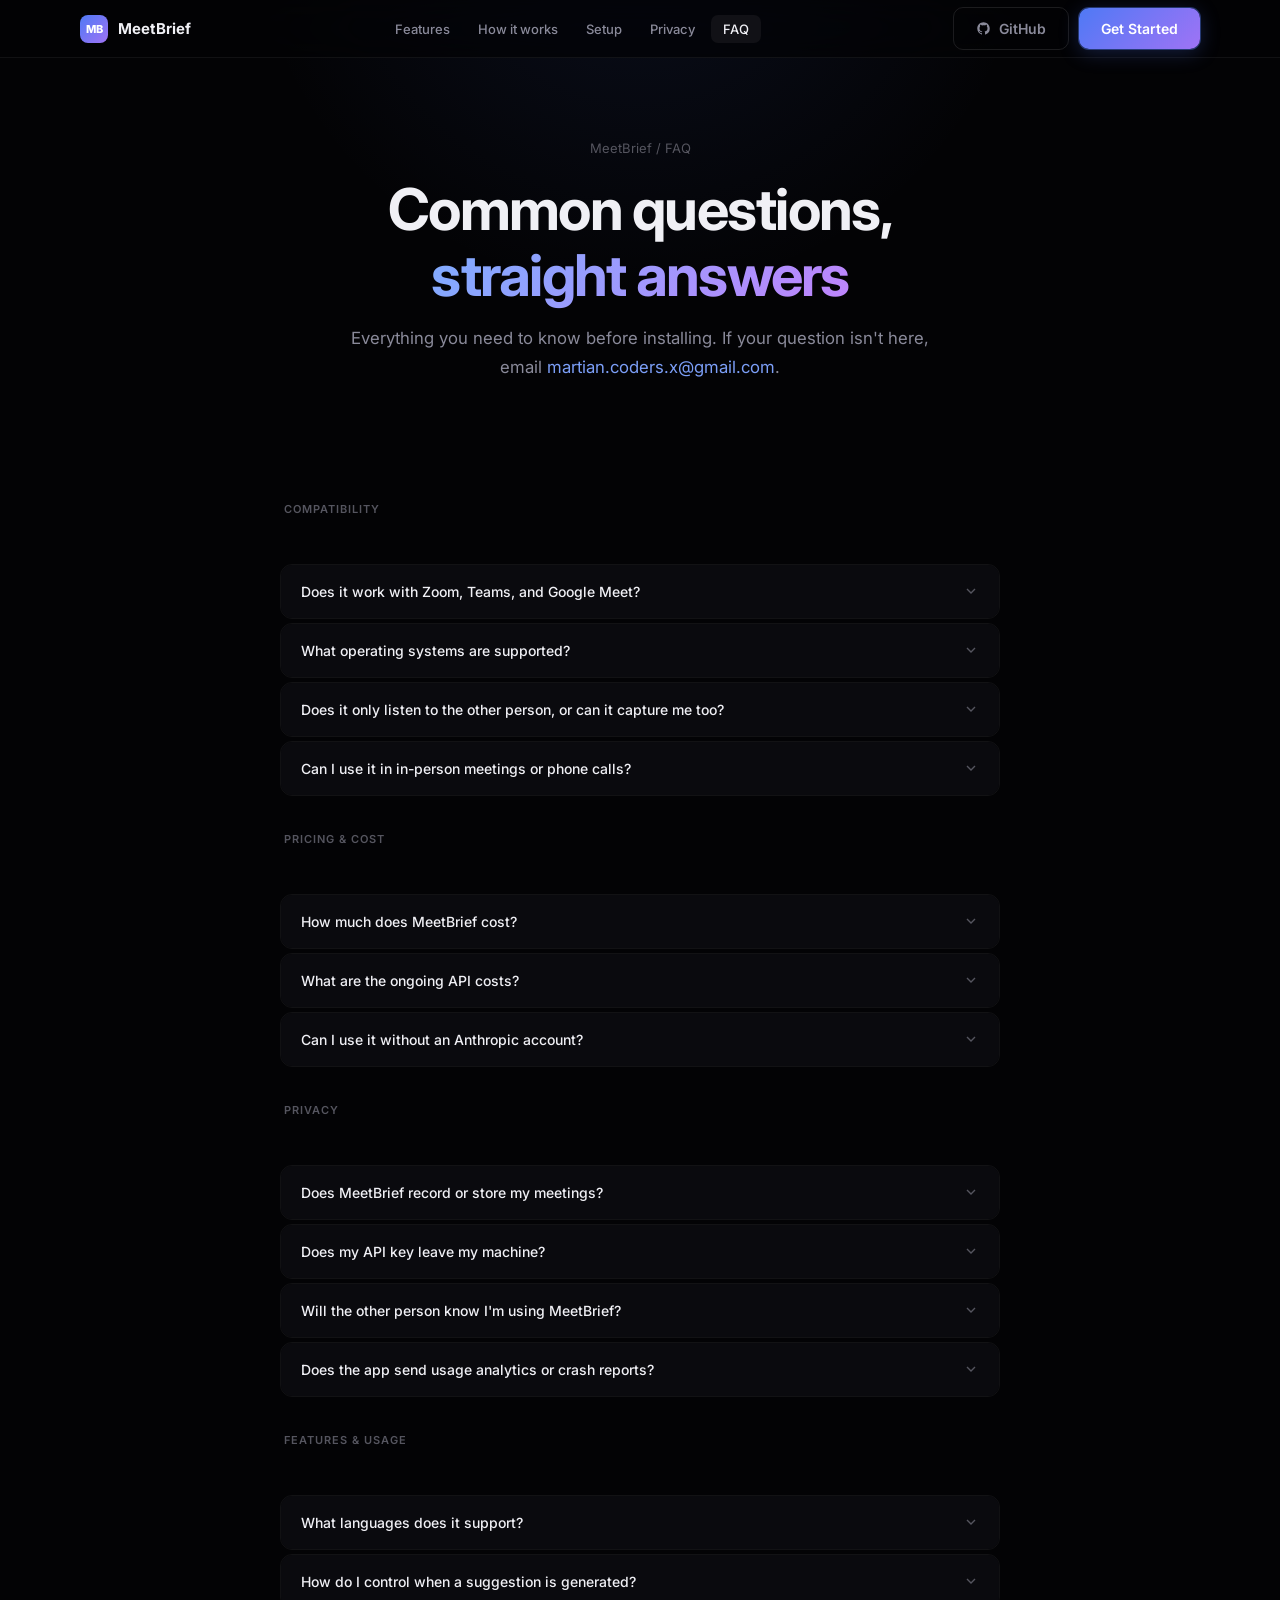
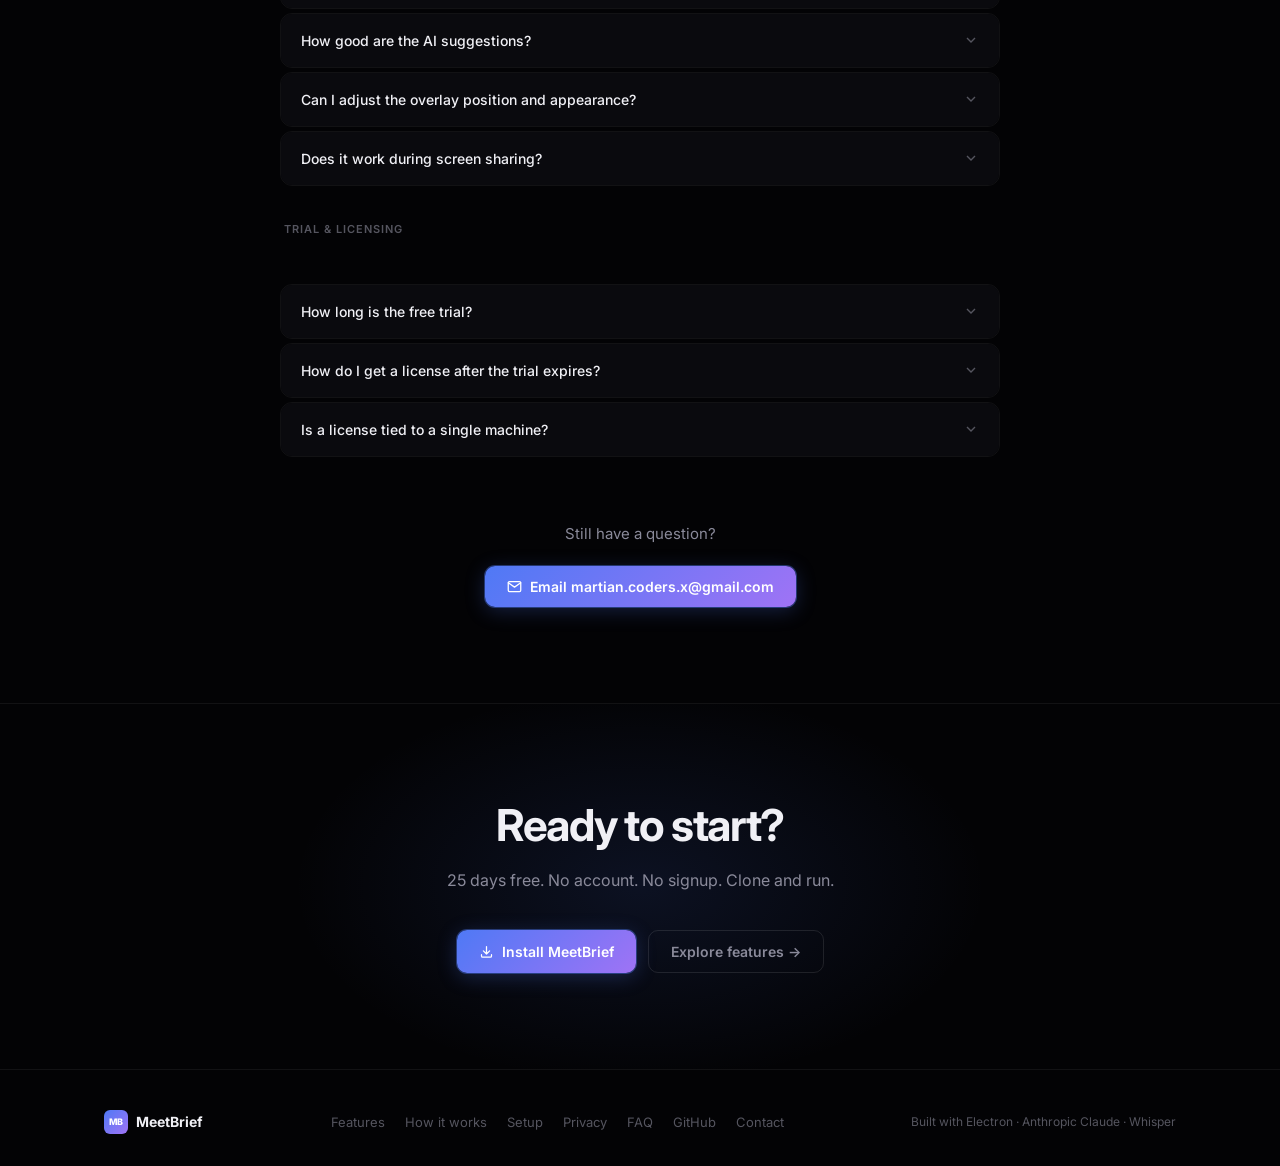
==== faq.html @ afb7a904 "Add MeetBrief landing site — 6-page SEO-optimized site with shared CSS" ====
<!DOCTYPE html>
<html lang="en">
<head>
<meta charset="UTF-8">
<meta name="viewport" content="width=device-width, initial-scale=1.0">
<title>MeetBrief FAQ — Common Questions About the AI Meeting Copilot</title>
<meta name="description" content="Answers to the most common questions about MeetBrief: which meeting apps it works with, API costs, privacy, multilingual support, licensing, and how to get started.">
<meta property="og:title" content="MeetBrief FAQ — AI Meeting Copilot Questions Answered">
<meta property="og:description" content="Does MeetBrief work with Zoom? How much does it cost? Is it private? All answered here.">
<meta property="og:type" content="website">
<link rel="preconnect" href="https://fonts.googleapis.com">
<link rel="preconnect" href="https://fonts.gstatic.com" crossorigin>
<link href="https://fonts.googleapis.com/css2?family=Inter:wght@300;400;500;600;700;800&family=JetBrains+Mono:wght@400;500&display=swap" rel="stylesheet">
<link rel="stylesheet" href="style.css">
</head>
<body>

<nav>
  <div class="nav-inner">
    <a href="index.html" class="nav-logo">
      <div class="nav-logo-mark">MB</div>
      MeetBrief
    </a>
    <ul class="nav-links">
      <li><a href="features.html">Features</a></li>
      <li><a href="how-it-works.html">How it works</a></li>
      <li><a href="install.html">Setup</a></li>
      <li><a href="privacy.html">Privacy</a></li>
      <li><a href="faq.html" class="active">FAQ</a></li>
    </ul>
    <div class="nav-cta">
      <a href="https://github.com/martian-coder/TinyTools" target="_blank" class="btn btn-ghost">
        <svg viewBox="0 0 24 24" fill="currentColor"><path d="M12 2C6.477 2 2 6.484 2 12.017c0 4.425 2.865 8.18 6.839 9.504.5.092.682-.217.682-.483 0-.237-.008-.868-.013-1.703-2.782.605-3.369-1.343-3.369-1.343-.454-1.158-1.11-1.466-1.11-1.466-.908-.62.069-.608.069-.608 1.003.07 1.531 1.032 1.531 1.032.892 1.53 2.341 1.088 2.91.832.092-.647.35-1.088.636-1.338-2.22-.253-4.555-1.113-4.555-4.951 0-1.093.39-1.988 1.029-2.688-.103-.253-.446-1.272.098-2.65 0 0 .84-.27 2.75 1.026A9.564 9.564 0 0112 6.844c.85.004 1.705.115 2.504.337 1.909-1.296 2.747-1.027 2.747-1.027.546 1.379.202 2.398.1 2.651.64.7 1.028 1.595 1.028 2.688 0 3.848-2.339 4.695-4.566 4.943.359.309.678.92.678 1.855 0 1.338-.012 2.419-.012 2.747 0 .268.18.58.688.482A10.019 10.019 0 0022 12.017C22 6.484 17.522 2 12 2z"/></svg>
        GitHub
      </a>
      <a href="install.html" class="btn btn-primary">Get Started</a>
    </div>
  </div>
</nav>

<section class="page-hero">
  <div class="container">
    <div class="page-breadcrumb"><a href="index.html">MeetBrief</a> / FAQ</div>
    <h1 class="fade-up">Common questions,<br><span class="grad-text">straight answers</span></h1>
    <p class="page-sub fade-up fade-up-delay-1">Everything you need to know before installing. If your question isn't here, email <a href="mailto:martian.coders.x@gmail.com">martian.coders.x@gmail.com</a>.</p>
  </div>
</section>

<section style="padding-top:0;">
  <div class="container">
    <div class="faq-wrap">

      <!-- COMPATIBILITY -->
      <div class="faq-category fade-up">Compatibility</div>

      <div class="faq-list fade-up fade-up-delay-1">
        <div class="faq-item">
          <div class="faq-q" onclick="toggleFaq(this)">
            Does it work with Zoom, Teams, and Google Meet?
            <svg class="faq-chevron" viewBox="0 0 24 24" fill="none" stroke="currentColor" stroke-width="2" width="16" height="16"><polyline points="6 9 12 15 18 9"/></svg>
          </div>
          <div class="faq-a">Yes. MeetBrief captures system audio — whatever is playing through your speakers or headphones. This means it works with any meeting app: Zoom, Microsoft Teams, Google Meet, Webex, Slack huddles, Discord, phone calls through speakers, or any other audio source. No app integration required.</div>
        </div>

        <div class="faq-item">
          <div class="faq-q" onclick="toggleFaq(this)">
            What operating systems are supported?
            <svg class="faq-chevron" viewBox="0 0 24 24" fill="none" stroke="currentColor" stroke-width="2" width="16" height="16"><polyline points="6 9 12 15 18 9"/></svg>
          </div>
          <div class="faq-a"><strong>macOS</strong> (Apple Silicon and Intel) is best supported. System audio capture uses a native subprocess. Screen Recording permission is required. <strong>Windows</strong> works via WASAPI loopback audio capture. <strong>Linux</strong> works with microphone input by default; system audio capture requires a PulseAudio loopback module (<code>pactl load-module module-loopback</code>).</div>
        </div>

        <div class="faq-item">
          <div class="faq-q" onclick="toggleFaq(this)">
            Does it only listen to the other person, or can it capture me too?
            <svg class="faq-chevron" viewBox="0 0 24 24" fill="none" stroke="currentColor" stroke-width="2" width="16" height="16"><polyline points="6 9 12 15 18 9"/></svg>
          </div>
          <div class="faq-a">By default MeetBrief captures system audio (speaker output) — which is the remote participant's voice, not yours. This is intentional: you want suggestions for responding to what <em>they</em> said, not transcription of your own words. Microphone input can be enabled in settings, but the default is system audio only.</div>
        </div>

        <div class="faq-item">
          <div class="faq-q" onclick="toggleFaq(this)">
            Can I use it in in-person meetings or phone calls?
            <svg class="faq-chevron" viewBox="0 0 24 24" fill="none" stroke="currentColor" stroke-width="2" width="16" height="16"><polyline points="6 9 12 15 18 9"/></svg>
          </div>
          <div class="faq-a">Yes. If you enable microphone input, MeetBrief can transcribe voices from the room or a speakerphone. For phone calls played through speakers, system audio capture picks it up automatically. The quality depends on ambient noise — a quiet room with a good microphone works well.</div>
        </div>
      </div>

      <!-- COST -->
      <div class="faq-category fade-up" style="margin-top:36px;">Pricing & Cost</div>

      <div class="faq-list fade-up fade-up-delay-1">
        <div class="faq-item">
          <div class="faq-q" onclick="toggleFaq(this)">
            How much does MeetBrief cost?
            <svg class="faq-chevron" viewBox="0 0 24 24" fill="none" stroke="currentColor" stroke-width="2" width="16" height="16"><polyline points="6 9 12 15 18 9"/></svg>
          </div>
          <div class="faq-a">MeetBrief includes a <strong>25-day free trial</strong> with no limitations. After the trial, a one-time license is required. Email <a href="mailto:martian.coders.x@gmail.com">martian.coders.x@gmail.com</a> with the subject "MeetBrief License" to get a key. You'll receive a <code>MEET-XXXX-XXXX-XXXX</code> format license key to enter directly in the app.</div>
        </div>

        <div class="faq-item">
          <div class="faq-q" onclick="toggleFaq(this)">
            What are the ongoing API costs?
            <svg class="faq-chevron" viewBox="0 0 24 24" fill="none" stroke="currentColor" stroke-width="2" width="16" height="16"><polyline points="6 9 12 15 18 9"/></svg>
          </div>
          <div class="faq-a">API costs depend on your provider and usage. With Anthropic Claude and prompt caching enabled, a one-hour meeting typically costs <strong>under $0.10</strong> in API calls. Without caching it would be approximately $0.50–$0.80. With Ollama (fully local), there is no per-call cost beyond electricity and compute.</div>
        </div>

        <div class="faq-item">
          <div class="faq-q" onclick="toggleFaq(this)">
            Can I use it without an Anthropic account?
            <svg class="faq-chevron" viewBox="0 0 24 24" fill="none" stroke="currentColor" stroke-width="2" width="16" height="16"><polyline points="6 9 12 15 18 9"/></svg>
          </div>
          <div class="faq-a">Yes. Set <code>LLM_PROVIDER=ollama</code> in your <code>.env</code> and run any model locally via Ollama. No API key needed and no per-call cost. You'll need a reasonably capable GPU or Apple Silicon CPU for acceptable latency — smaller models like Mistral 7B or Llama 3.1 8B work well on modern hardware.</div>
        </div>
      </div>

      <!-- PRIVACY -->
      <div class="faq-category fade-up" id="privacy" style="margin-top:36px;">Privacy</div>

      <div class="faq-list fade-up fade-up-delay-1">
        <div class="faq-item">
          <div class="faq-q" onclick="toggleFaq(this)">
            Does MeetBrief record or store my meetings?
            <svg class="faq-chevron" viewBox="0 0 24 24" fill="none" stroke="currentColor" stroke-width="2" width="16" height="16"><polyline points="6 9 12 15 18 9"/></svg>
          </div>
          <div class="faq-a">Audio is never recorded or written to disk during a session — it's processed in memory by Whisper and discarded after transcription. If you enable Session History in settings, the text transcript and AI suggestions are saved locally to your <code>userData</code> folder. Nothing is ever uploaded to any server.</div>
        </div>

        <div class="faq-item">
          <div class="faq-q" onclick="toggleFaq(this)">
            Does my API key leave my machine?
            <svg class="faq-chevron" viewBox="0 0 24 24" fill="none" stroke="currentColor" stroke-width="2" width="16" height="16"><polyline points="6 9 12 15 18 9"/></svg>
          </div>
          <div class="faq-a">Your API key is sent only to <code>api.anthropic.com</code> — the official Anthropic API endpoint — in the Authorization header of HTTPS requests. It is never sent to any MeetBrief endpoint (there isn't one). It is stored locally and not included in any other outbound traffic.</div>
        </div>

        <div class="faq-item">
          <div class="faq-q" onclick="toggleFaq(this)">
            Will the other person know I'm using MeetBrief?
            <svg class="faq-chevron" viewBox="0 0 24 24" fill="none" stroke="currentColor" stroke-width="2" width="16" height="16"><polyline points="6 9 12 15 18 9"/></svg>
          </div>
          <div class="faq-a">MeetBrief makes no attempt to be stealthy — that's an explicit non-goal. The overlay is visible on your screen. Whether the other person can see it depends entirely on your screen sharing settings. If you're not sharing your screen, they won't see the overlay. If you are sharing, they may see it.</div>
        </div>

        <div class="faq-item">
          <div class="faq-q" onclick="toggleFaq(this)">
            Does the app send usage analytics or crash reports?
            <svg class="faq-chevron" viewBox="0 0 24 24" fill="none" stroke="currentColor" stroke-width="2" width="16" height="16"><polyline points="6 9 12 15 18 9"/></svg>
          </div>
          <div class="faq-a">No. MeetBrief contains no analytics SDK, no crash reporter (like Sentry or Crashlytics), and no usage telemetry. The app makes no background network calls. You can verify this by inspecting the source code and searching for <code>fetch(</code> or <code>axios</code> calls.</div>
        </div>
      </div>

      <!-- FEATURES -->
      <div class="faq-category fade-up" style="margin-top:36px;">Features & Usage</div>

      <div class="faq-list fade-up fade-up-delay-1">
        <div class="faq-item">
          <div class="faq-q" onclick="toggleFaq(this)">
            What languages does it support?
            <svg class="faq-chevron" viewBox="0 0 24 24" fill="none" stroke="currentColor" stroke-width="2" width="16" height="16"><polyline points="6 9 12 15 18 9"/></svg>
          </div>
          <div class="faq-a">Whisper supports 99 languages for transcription. With the <em>translate</em> task enabled (the default), speech in any language is automatically converted to English text before being sent to the LLM. The AI response is always in English. This means you can use MeetBrief for multilingual meetings — a French speaker, a Mandarin speaker, and an Arabic speaker can all be transcribed and responded to from a single session.</div>
        </div>

        <div class="faq-item">
          <div class="faq-q" onclick="toggleFaq(this)">
            How do I control when a suggestion is generated?
            <svg class="faq-chevron" viewBox="0 0 24 24" fill="none" stroke="currentColor" stroke-width="2" width="16" height="16"><polyline points="6 9 12 15 18 9"/></svg>
          </div>
          <div class="faq-a">By default, suggestions are triggered automatically when Silero VAD detects approximately 1 second of silence after speech — meaning the other person has finished their turn. You can also force-generate at any time using the configurable hotkey (press it while they're still speaking if you want an early suggestion, or press it again to regenerate). The auto-trigger can be disabled in settings.</div>
        </div>

        <div class="faq-item">
          <div class="faq-q" onclick="toggleFaq(this)">
            How good are the AI suggestions?
            <svg class="faq-chevron" viewBox="0 0 24 24" fill="none" stroke="currentColor" stroke-width="2" width="16" height="16"><polyline points="6 9 12 15 18 9"/></svg>
          </div>
          <div class="faq-a">Quality depends heavily on the context you load before the meeting. A detailed system prompt — including your role, objectives, the other party's likely concerns, and key talking points — produces much better suggestions than a blank or sparse context. Think of it like briefing a very smart assistant before a call. With good context and Claude, suggestions are typically relevant and usable within 1–2 seconds of the speaker finishing.</div>
        </div>

        <div class="faq-item">
          <div class="faq-q" onclick="toggleFaq(this)">
            Can I adjust the overlay position and appearance?
            <svg class="faq-chevron" viewBox="0 0 24 24" fill="none" stroke="currentColor" stroke-width="2" width="16" height="16"><polyline points="6 9 12 15 18 9"/></svg>
          </div>
          <div class="faq-a">Yes. The overlay position, size, and opacity are adjustable in settings. It defaults to the bottom-right corner of your screen at medium opacity. You can move it to any screen position and control whether it auto-hides when not showing new content.</div>
        </div>

        <div class="faq-item">
          <div class="faq-q" onclick="toggleFaq(this)">
            Does it work during screen sharing?
            <svg class="faq-chevron" viewBox="0 0 24 24" fill="none" stroke="currentColor" stroke-width="2" width="16" height="16"><polyline points="6 9 12 15 18 9"/></svg>
          </div>
          <div class="faq-a">Yes, it continues capturing and generating suggestions during screen sharing. Whether the overlay is visible in your screen share depends on your meeting app and settings. In Zoom for example, you can share a specific window instead of your full desktop to exclude the overlay from what others see.</div>
        </div>
      </div>

      <!-- LICENSE -->
      <div class="faq-category fade-up" style="margin-top:36px;">Trial & Licensing</div>

      <div class="faq-list fade-up fade-up-delay-1">
        <div class="faq-item">
          <div class="faq-q" onclick="toggleFaq(this)">
            How long is the free trial?
            <svg class="faq-chevron" viewBox="0 0 24 24" fill="none" stroke="currentColor" stroke-width="2" width="16" height="16"><polyline points="6 9 12 15 18 9"/></svg>
          </div>
          <div class="faq-a">The trial is <strong>25 calendar days</strong> from first installation. All features are fully available during the trial with no limitations. After 25 days, the app shows a lock screen until a license key is entered. The trial timer is based on the installation date and cannot be reset by reinstalling.</div>
        </div>

        <div class="faq-item">
          <div class="faq-q" onclick="toggleFaq(this)">
            How do I get a license after the trial expires?
            <svg class="faq-chevron" viewBox="0 0 24 24" fill="none" stroke="currentColor" stroke-width="2" width="16" height="16"><polyline points="6 9 12 15 18 9"/></svg>
          </div>
          <div class="faq-a">Email <a href="mailto:martian.coders.x@gmail.com">martian.coders.x@gmail.com</a> with the subject "MeetBrief License". You'll receive a license key in the format <code>MEET-XXXX-XXXX-XXXX</code>. Enter it in the text field on the trial-expired screen and click Activate — the app will reload immediately.</div>
        </div>

        <div class="faq-item">
          <div class="faq-q" onclick="toggleFaq(this)">
            Is a license tied to a single machine?
            <svg class="faq-chevron" viewBox="0 0 24 24" fill="none" stroke="currentColor" stroke-width="2" width="16" height="16"><polyline points="6 9 12 15 18 9"/></svg>
          </div>
          <div class="faq-a">License keys are for personal use — one person, reasonable number of machines. There's no technical enforcement of machine limits. If you need a key for a team or enterprise deployment, email to discuss terms.</div>
        </div>
      </div>

    </div><!-- end faq-wrap -->

    <div style="margin-top:64px; text-align:center;" class="fade-up">
      <p style="font-size:15px; color:var(--text2); margin-bottom:20px;">Still have a question?</p>
      <a href="mailto:martian.coders.x@gmail.com" class="btn btn-primary">
        <svg viewBox="0 0 24 24" fill="none" stroke="currentColor" stroke-width="2" stroke-linecap="round" stroke-linejoin="round"><path d="M4 4h16c1.1 0 2 .9 2 2v12c0 1.1-.9 2-2 2H4c-1.1 0-2-.9-2-2V6c0-1.1.9-2 2-2z"/><polyline points="22,6 12,13 2,6"/></svg>
        Email martian.coders.x@gmail.com
      </a>
    </div>
  </div>
</section>

<!-- CTA -->
<section class="cta-section" style="border-top:1px solid var(--border);">
  <div class="cta-glow"></div>
  <div class="container">
    <h2 class="fade-up">Ready to start?</h2>
    <p class="fade-up fade-up-delay-1">25 days free. No account. No signup. Clone and run.</p>
    <div class="cta-actions">
      <a href="install.html" class="btn btn-primary fade-up fade-up-delay-2">
        <svg viewBox="0 0 24 24" fill="none" stroke="currentColor" stroke-width="2" stroke-linecap="round" stroke-linejoin="round"><path d="M4 17v2a2 2 0 0 0 2 2h12a2 2 0 0 0 2-2v-2M7 11l5 5 5-5m-5-7v12"/></svg>
        Install MeetBrief
      </a>
      <a href="features.html" class="btn btn-ghost fade-up fade-up-delay-3">Explore features →</a>
    </div>
  </div>
</section>

<footer>
  <div class="container">
    <div class="footer-inner">
      <a href="index.html" class="footer-logo"><div class="footer-logo-mark">MB</div>MeetBrief</a>
      <ul class="footer-links">
        <li><a href="features.html">Features</a></li>
        <li><a href="how-it-works.html">How it works</a></li>
        <li><a href="install.html">Setup</a></li>
        <li><a href="privacy.html">Privacy</a></li>
        <li><a href="faq.html">FAQ</a></li>
        <li><a href="https://github.com/martian-coder/TinyTools/tree/main/MeetingCopilot" target="_blank">GitHub</a></li>
        <li><a href="mailto:martian.coders.x@gmail.com">Contact</a></li>
      </ul>
      <div class="footer-right">Built with Electron · Anthropic Claude · Whisper</div>
    </div>
  </div>
</footer>

<script>
const observer = new IntersectionObserver(
  entries => entries.forEach(e => { if (e.isIntersecting) e.target.classList.add('visible'); }),
  { threshold: 0.08, rootMargin: '0px 0px -40px 0px' }
);
document.querySelectorAll('.fade-up').forEach(el => observer.observe(el));

function toggleFaq(el) {
  const item = el.closest('.faq-item');
  const isOpen = item.classList.contains('open');
  document.querySelectorAll('.faq-item.open').forEach(i => i.classList.remove('open'));
  if (!isOpen) item.classList.add('open');
}
</script>
</body>
</html>
---- style.css ----
/* ── Reset & base ── */
*, *::before, *::after { box-sizing: border-box; margin: 0; padding: 0; }

:root {
  --bg:       #030305;
  --bg2:      #0A0A0E;
  --bg3:      #111116;
  --bg4:      #16161C;
  --border:   rgba(255,255,255,0.06);
  --border2:  rgba(255,255,255,0.10);
  --text:     #F0F0F5;
  --text2:    #8A8A9A;
  --text3:    #55555F;
  --blue:     #4F79F5;
  --blue2:    #7C9FF8;
  --violet:   #9F73F5;
  --green:    #34D399;
  --amber:    #F5A623;
  --red:      #F56565;
  --grad:     linear-gradient(135deg, #4F79F5 0%, #9F73F5 100%);
  --grad-text: linear-gradient(135deg, #7EADFF 0%, #C084FC 100%);
  --font:     'Inter', system-ui, sans-serif;
  --mono:     'JetBrains Mono', monospace;
  --radius:   12px;
  --radius-lg: 20px;
  --shadow:   0 1px 0 rgba(255,255,255,0.04) inset, 0 4px 32px rgba(0,0,0,0.5);
}

html { scroll-behavior: smooth; }

body {
  font-family: var(--font);
  background: var(--bg);
  color: var(--text);
  -webkit-font-smoothing: antialiased;
  overflow-x: hidden;
}

/* ── Typography ── */
h1, h2, h3, h4 { font-weight: 700; letter-spacing: -0.03em; line-height: 1.15; }
h1 { font-size: clamp(2.2rem, 4.5vw, 3.6rem); }
h2 { font-size: clamp(1.8rem, 3.5vw, 2.75rem); }
h3 { font-size: 1.15rem; font-weight: 600; }
p { line-height: 1.7; color: var(--text2); }
a { color: var(--blue2); text-decoration: none; }
a:hover { text-decoration: underline; }
strong { color: var(--text); font-weight: 600; }
code { font-family: var(--mono); font-size: 0.88em; background: var(--bg3); padding: 2px 7px; border-radius: 5px; color: var(--blue2); }

/* ── Layout ── */
.container { max-width: 1120px; margin: 0 auto; padding: 0 24px; }
section { padding: 96px 0; }

/* ── Gradient text ── */
.grad-text {
  background: var(--grad-text);
  -webkit-background-clip: text;
  -webkit-text-fill-color: transparent;
  background-clip: text;
}

/* ── Buttons ── */
.btn {
  display: inline-flex; align-items: center; gap: 8px;
  padding: 12px 22px; border-radius: 10px; font-family: var(--font);
  font-size: 14px; font-weight: 600; cursor: pointer; border: none;
  transition: all 0.18s ease; text-decoration: none; white-space: nowrap;
}
.btn-primary {
  background: var(--grad);
  color: #fff;
  box-shadow: 0 0 0 1px rgba(79,121,245,0.4), 0 4px 20px rgba(79,121,245,0.25);
}
.btn-primary:hover { transform: translateY(-1px); box-shadow: 0 0 0 1px rgba(79,121,245,0.6), 0 8px 28px rgba(79,121,245,0.35); text-decoration: none; }
.btn-ghost { background: transparent; color: var(--text2); border: 1px solid var(--border2); }
.btn-ghost:hover { color: var(--text); border-color: rgba(255,255,255,0.2); background: var(--bg3); text-decoration: none; }
.btn svg { width: 15px; height: 15px; flex-shrink: 0; }
.btn-sm { padding: 9px 16px; font-size: 13px; }

/* ═══════════════════════════════════════════════════
   NAV
═══════════════════════════════════════════════════ */
nav {
  position: fixed; top: 0; left: 0; right: 0; z-index: 100;
  padding: 0 24px;
  background: rgba(3,3,5,0.75);
  backdrop-filter: blur(20px) saturate(180%);
  border-bottom: 1px solid var(--border);
  height: 58px; display: flex; align-items: center;
}
.nav-inner {
  max-width: 1120px; margin: 0 auto; width: 100%;
  display: flex; align-items: center; justify-content: space-between;
  gap: 32px;
}
.nav-logo {
  display: flex; align-items: center; gap: 10px;
  font-weight: 700; font-size: 15px; color: var(--text); text-decoration: none;
  flex-shrink: 0;
}
.nav-logo:hover { text-decoration: none; }
.nav-logo-mark {
  width: 28px; height: 28px; border-radius: 8px;
  background: var(--grad);
  display: flex; align-items: center; justify-content: center;
  font-size: 11px; font-weight: 800; color: #fff; letter-spacing: -0.5px;
}
.nav-links {
  display: flex; align-items: center; gap: 4px; list-style: none;
}
.nav-links a {
  color: var(--text2); font-size: 13px; font-weight: 500;
  padding: 6px 12px; border-radius: 7px; display: block;
  transition: color 0.15s, background 0.15s; text-decoration: none;
}
.nav-links a:hover { color: var(--text); background: var(--bg3); text-decoration: none; }
.nav-links a.active { color: var(--text); background: var(--bg3); }
.nav-cta { display: flex; align-items: center; gap: 10px; flex-shrink: 0; }

/* ═══════════════════════════════════════════════════
   PAGE HERO (inner pages)
═══════════════════════════════════════════════════ */
.page-hero {
  padding: 140px 0 80px;
  text-align: center;
  position: relative; overflow: hidden;
}
.page-hero::before {
  content: '';
  position: absolute; top: -100px; left: 50%; transform: translateX(-50%);
  width: 800px; height: 400px;
  background: radial-gradient(ellipse at 50% 0%, rgba(79,121,245,0.1) 0%, transparent 70%);
  pointer-events: none;
}
.page-breadcrumb {
  font-size: 13px; color: var(--text3); margin-bottom: 20px; position: relative; z-index:1;
}
.page-breadcrumb a { color: var(--text3); transition: color 0.15s; }
.page-breadcrumb a:hover { color: var(--text2); text-decoration: none; }
.page-hero h1 { margin-bottom: 16px; position: relative; z-index:1; }
.page-hero .page-sub {
  font-size: 1.05rem; color: var(--text2);
  max-width: 580px; margin: 0 auto 40px; position: relative; z-index:1;
}

/* ═══════════════════════════════════════════════════
   HERO (homepage)
═══════════════════════════════════════════════════ */
.hero {
  min-height: 100vh;
  display: flex; align-items: center;
  padding: 120px 0 96px;
  position: relative; overflow: hidden;
}
.hero-glow {
  position: absolute; top: -200px; left: 50%; transform: translateX(-50%);
  width: 900px; height: 600px; pointer-events: none;
  background: radial-gradient(ellipse at 50% 0%, rgba(79,121,245,0.12) 0%, rgba(159,115,245,0.06) 40%, transparent 70%);
}
.hero-grid {
  position: absolute; inset: 0; pointer-events: none; opacity: 0.35;
  background-image:
    linear-gradient(rgba(255,255,255,0.025) 1px, transparent 1px),
    linear-gradient(90deg, rgba(255,255,255,0.025) 1px, transparent 1px);
  background-size: 60px 60px;
  mask-image: radial-gradient(ellipse at 50% 0%, black 20%, transparent 70%);
}
.hero-inner {
  position: relative; z-index: 1;
  display: grid; grid-template-columns: 1fr 1fr;
  gap: 64px; align-items: center;
}
.hero-badge {
  display: inline-flex; align-items: center; gap: 7px;
  padding: 5px 12px 5px 7px;
  background: rgba(79,121,245,0.1); border: 1px solid rgba(79,121,245,0.25);
  border-radius: 99px; font-size: 12px; font-weight: 500; color: var(--blue2);
  margin-bottom: 24px;
}
.hero-badge-dot {
  width: 6px; height: 6px; border-radius: 50%;
  background: var(--blue); animation: pulse 2s ease infinite;
}
@keyframes pulse {
  0%, 100% { opacity: 1; transform: scale(1); }
  50% { opacity: 0.5; transform: scale(0.85); }
}
.hero-title { margin-bottom: 20px; }
.hero-title em { font-style: normal; }
.hero-sub {
  font-size: 1.05rem; line-height: 1.75; color: var(--text2);
  max-width: 480px; margin-bottom: 36px;
}
.hero-actions { display: flex; align-items: center; gap: 12px; flex-wrap: wrap; }
.hero-meta {
  display: flex; align-items: center; gap: 20px;
  margin-top: 32px; font-size: 12px; color: var(--text3);
}
.hero-meta-item { display: flex; align-items: center; gap: 6px; }
.hero-meta-item svg { width: 13px; height: 13px; }

/* ── App Mockup ── */
.mockup-wrap { position: relative; perspective: 1000px; }
.mockup {
  position: relative; background: #0C0C14;
  border-radius: 16px; border: 1px solid rgba(255,255,255,0.08);
  overflow: hidden;
  box-shadow: 0 40px 80px rgba(0,0,0,0.6), 0 0 0 1px rgba(255,255,255,0.04);
  transform: rotateY(-4deg) rotateX(2deg); transition: transform 0.4s ease;
}
.mockup:hover { transform: rotateY(0) rotateX(0); }
.mockup-bar {
  height: 36px; background: #111119;
  border-bottom: 1px solid rgba(255,255,255,0.06);
  display: flex; align-items: center; padding: 0 14px; gap: 8px;
}
.dot { width: 10px; height: 10px; border-radius: 50%; }
.dot-r { background: #FF5F57; } .dot-y { background: #FEBC2E; } .dot-g { background: #28C840; }
.mockup-bar-title {
  flex: 1; text-align: center; font-size: 11px;
  color: var(--text3); font-weight: 500;
}
.mockup-body { display: grid; grid-template-columns: 200px 1fr; min-height: 340px; }
.m-sidebar { background: #0D0D15; border-right: 1px solid rgba(255,255,255,0.05); padding: 20px 0; }
.m-brand {
  padding: 0 16px 16px; font-size: 13px; font-weight: 700;
  color: var(--text); border-bottom: 1px solid rgba(255,255,255,0.05); margin-bottom: 10px;
}
.m-nav-item {
  display: flex; align-items: center; gap: 8px;
  padding: 7px 16px; font-size: 12px; color: var(--text3);
}
.m-nav-item.active { color: var(--text); background: rgba(255,255,255,0.05); }
.m-nav-dot { width: 6px; height: 6px; border-radius: 50%; background: currentColor; opacity: 0.4; }
.m-content { padding: 20px; display: flex; flex-direction: column; gap: 14px; }
.m-label { font-size: 10px; font-weight: 600; color: var(--text3); text-transform: uppercase; letter-spacing: 0.8px; }
.m-textarea {
  background: rgba(255,255,255,0.03); border: 1px solid rgba(255,255,255,0.07);
  border-radius: 8px; padding: 10px 12px; font-size: 11px;
  color: var(--text2); height: 70px; overflow: hidden;
}
.m-textarea-text { opacity: 0.7; line-height: 1.6; }
.m-select {
  background: rgba(255,255,255,0.03); border: 1px solid rgba(255,255,255,0.07);
  border-radius: 8px; padding: 8px 12px; font-size: 11px;
  color: var(--text2); display: flex; align-items: center; justify-content: space-between;
}
.m-start {
  background: var(--grad); border-radius: 8px; padding: 10px;
  text-align: center; font-size: 12px; font-weight: 600; color: #fff;
}
.m-overlay {
  position: absolute; bottom: 20px; right: 16px; width: 220px;
  background: rgba(12,12,22,0.82); backdrop-filter: blur(24px);
  border: 1px solid rgba(79,121,245,0.25); border-radius: 12px;
  box-shadow: 0 8px 32px rgba(0,0,0,0.5), 0 0 0 1px rgba(255,255,255,0.04) inset;
  overflow: hidden; animation: overlay-appear 0.6s ease 0.8s both;
}
@keyframes overlay-appear {
  from { opacity: 0; transform: translateY(12px) scale(0.96); }
  to   { opacity: 1; transform: translateY(0) scale(1); }
}
.m-overlay-head {
  padding: 8px 12px; border-bottom: 1px solid rgba(79,121,245,0.15);
  display: flex; align-items: center; justify-content: space-between;
  background: rgba(79,121,245,0.06);
}
.m-overlay-title { font-size: 10px; font-weight: 600; color: var(--blue2); letter-spacing: 0.5px; }
.m-overlay-status { display: flex; align-items: center; gap: 4px; font-size: 10px; color: var(--green); }
.m-overlay-status-dot { width: 5px; height: 5px; border-radius: 50%; background: var(--green); animation: pulse 1.5s ease infinite; }
.m-overlay-body { padding: 10px 12px; }
.m-heard { font-size: 10px; color: var(--text3); margin-bottom: 6px; line-height: 1.5; font-style: italic; padding-left: 6px; border-left: 2px solid rgba(255,255,255,0.1); }
.m-suggestion { font-size: 11px; color: var(--text); line-height: 1.6; padding-left: 6px; border-left: 2px solid var(--blue); }
.m-cursor { display: inline-block; width: 2px; height: 11px; background: var(--blue); vertical-align: middle; animation: blink 1s step-end infinite; }
@keyframes blink { 0%, 100% { opacity: 1; } 50% { opacity: 0; } }

/* ═══════════════════════════════════════════════════
   SOCIAL STRIP
═══════════════════════════════════════════════════ */
.strip {
  border-top: 1px solid var(--border); border-bottom: 1px solid var(--border);
  background: rgba(255,255,255,0.015); padding: 18px 0;
}
.strip-inner {
  display: flex; align-items: center; justify-content: center;
  gap: 8px; flex-wrap: wrap; font-size: 12px; color: var(--text3);
}
.strip-sep { width: 1px; height: 14px; background: var(--border2); flex-shrink: 0; }
.strip-item { display: flex; align-items: center; gap: 6px; }

/* ═══════════════════════════════════════════════════
   SECTION LABELS
═══════════════════════════════════════════════════ */
.section-eyebrow {
  font-size: 12px; font-weight: 600; letter-spacing: 1.2px;
  text-transform: uppercase; color: var(--blue2); margin-bottom: 16px;
}
.section-headline { margin-bottom: 16px; }
.section-sub { font-size: 1rem; max-width: 580px; margin-bottom: 56px; }

/* ═══════════════════════════════════════════════════
   BENTO FEATURES
═══════════════════════════════════════════════════ */
.bento {
  display: grid; grid-template-columns: repeat(3, 1fr); gap: 16px;
}
.bento-card {
  background: var(--bg2); border: 1px solid var(--border);
  border-radius: var(--radius-lg); padding: 28px;
  transition: border-color 0.2s, background 0.2s;
  position: relative; overflow: hidden;
}
.bento-card::before {
  content: ''; position: absolute; inset: 0; border-radius: inherit;
  background: radial-gradient(circle at 50% -20%, rgba(79,121,245,0.06), transparent 60%);
  opacity: 0; transition: opacity 0.3s;
}
.bento-card:hover { border-color: var(--border2); background: var(--bg3); }
.bento-card:hover::before { opacity: 1; }
.bento-card.wide { grid-column: span 2; }
.bento-icon {
  width: 40px; height: 40px; border-radius: 10px;
  display: flex; align-items: center; justify-content: center;
  margin-bottom: 18px; background: var(--bg3); border: 1px solid var(--border2);
}
.bento-icon svg { width: 20px; height: 20px; }
.bento-icon.blue  { background: rgba(79,121,245,0.1); border-color: rgba(79,121,245,0.2); color: var(--blue2); }
.bento-icon.violet{ background: rgba(159,115,245,0.1); border-color: rgba(159,115,245,0.2); color: var(--violet); }
.bento-icon.green { background: rgba(52,211,153,0.1); border-color: rgba(52,211,153,0.2); color: var(--green); }
.bento-icon.amber { background: rgba(245,166,35,0.1); border-color: rgba(245,166,35,0.2); color: var(--amber); }
.bento-card h3 { margin-bottom: 8px; font-size: 1.05rem; }
.bento-card p { font-size: 13.5px; line-height: 1.65; }

/* ═══════════════════════════════════════════════════
   HOW IT WORKS (steps)
═══════════════════════════════════════════════════ */
.hiw-section { background: var(--bg2); border-top: 1px solid var(--border); border-bottom: 1px solid var(--border); }
.steps {
  display: grid; grid-template-columns: repeat(3, 1fr);
  gap: 0; position: relative;
}
.steps::before {
  content: ''; position: absolute; top: 28px;
  left: calc(16.67% + 16px); right: calc(16.67% + 16px);
  height: 1px;
  background: linear-gradient(90deg, transparent, var(--border2), var(--border2), transparent);
}
.step { padding: 40px 32px; text-align: center; position: relative; }
.step + .step { border-left: 1px solid var(--border); }
.step-num {
  width: 52px; height: 52px; border-radius: 50%;
  display: flex; align-items: center; justify-content: center;
  margin: 0 auto 20px;
  background: var(--bg3); border: 1px solid var(--border2);
  font-size: 18px; font-weight: 800; color: var(--text);
  position: relative; z-index: 1;
}
.step-num.active {
  background: var(--grad); border: none;
  box-shadow: 0 0 24px rgba(79,121,245,0.4);
}
.step h3 { margin-bottom: 10px; font-size: 1rem; }
.step p { font-size: 13.5px; }

/* ═══════════════════════════════════════════════════
   DEMO SECTION
═══════════════════════════════════════════════════ */
.demo-section { text-align: center; }
.demo-browser {
  margin: 0 auto; background: var(--bg2);
  border: 1px solid var(--border2); border-radius: var(--radius-lg);
  overflow: hidden; box-shadow: 0 48px 96px rgba(0,0,0,0.5); max-width: 900px;
}
.demo-browser-bar {
  height: 44px; background: var(--bg3); border-bottom: 1px solid var(--border);
  display: flex; align-items: center; padding: 0 16px; gap: 12px;
}
.demo-browser-dots { display: flex; gap: 6px; }
.demo-browser-url {
  flex: 1; background: var(--bg4); border-radius: 6px;
  height: 24px; display: flex; align-items: center; padding: 0 10px;
  font-size: 11px; color: var(--text3); font-family: var(--mono);
  max-width: 280px; margin: 0 auto;
}
.zoom-sim {
  background: #1A1A2E; min-height: 380px; position: relative;
  display: grid; grid-template-columns: 1fr 1fr; gap: 8px; padding: 12px;
}
.zoom-tile {
  border-radius: 10px; min-height: 170px;
  display: flex; flex-direction: column; align-items: center; justify-content: flex-end;
  padding: 14px; position: relative; overflow: hidden;
}
.zoom-tile-bg-1 { background: linear-gradient(135deg, #1a2a3a 0%, #0d1926 100%); }
.zoom-tile-bg-2 { background: linear-gradient(135deg, #1a1a2e 0%, #0d0d1e 100%); }
.zoom-avatar {
  width: 52px; height: 52px; border-radius: 50%;
  background: var(--grad); display: flex; align-items: center; justify-content: center;
  font-size: 18px; font-weight: 700; color: #fff;
  position: absolute; top: 50%; left: 50%; transform: translate(-50%, -60%);
}
.zoom-name {
  background: rgba(0,0,0,0.6); border-radius: 5px;
  padding: 3px 8px; font-size: 11px; font-weight: 500; color: #fff;
  position: absolute; bottom: 10px; left: 10px;
}
.zoom-speaking-ring {
  position: absolute; inset: 0; border-radius: 10px;
  border: 2px solid rgba(79,121,245,0.7);
  animation: speaking 2.5s ease infinite;
}
@keyframes speaking {
  0%, 100% { opacity: 0; } 50% { opacity: 1; }
}
.zoom-overlay {
  position: absolute; bottom: 16px; right: 16px; width: 240px;
  background: rgba(10,10,20,0.88); backdrop-filter: blur(20px);
  border: 1px solid rgba(79,121,245,0.3); border-radius: 12px;
  box-shadow: 0 8px 40px rgba(0,0,0,0.6); overflow: hidden;
}
.zo-head {
  padding: 8px 12px; background: rgba(79,121,245,0.08);
  border-bottom: 1px solid rgba(79,121,245,0.15);
  display: flex; align-items: center; justify-content: space-between;
}
.zo-title { font-size: 10px; font-weight: 600; color: var(--blue2); letter-spacing: 0.4px; }
.zo-live { display: flex; align-items: center; gap: 4px; font-size: 9px; color: var(--green); font-weight: 500; }
.zo-live-dot { width: 5px; height: 5px; border-radius: 50%; background: var(--green); animation: pulse 1.5s ease infinite; }
.zo-body { padding: 10px 12px; }
.zo-heard { font-size: 10px; color: var(--text3); font-style: italic; border-left: 2px solid rgba(255,255,255,0.1); padding-left: 7px; margin-bottom: 8px; line-height: 1.5; }
.zo-response { font-size: 11px; color: var(--text); line-height: 1.6; border-left: 2px solid var(--blue); padding-left: 7px; }
.zo-tag { display: inline-block; background: rgba(79,121,245,0.15); color: var(--blue2); border-radius: 4px; font-size: 9px; font-weight: 600; padding: 2px 6px; margin-top: 8px; }
.zo-cursor { display: inline-block; width: 2px; height: 11px; background: var(--blue); vertical-align: middle; animation: blink 1s step-end infinite; }
.demo-cta { margin-top: 32px; font-size: 13px; color: var(--text2); }
.demo-cta a { color: var(--blue2); font-weight: 500; }

/* ═══════════════════════════════════════════════════
   PROVIDERS
═══════════════════════════════════════════════════ */
.providers-grid {
  display: grid; grid-template-columns: repeat(3, 1fr); gap: 16px; margin-top: 48px;
}
.provider-card {
  background: var(--bg2); border: 1px solid var(--border);
  border-radius: var(--radius); padding: 28px 24px;
  text-align: center; transition: border-color 0.2s;
}
.provider-card:hover { border-color: var(--border2); }
.provider-logo {
  width: 48px; height: 48px; border-radius: 12px;
  display: flex; align-items: center; justify-content: center;
  margin: 0 auto 16px; font-size: 20px; font-weight: 800;
}
.provider-logo.anthropic { background: linear-gradient(135deg, #D97706, #B45309); color: #fff; }
.provider-logo.ollama    { background: linear-gradient(135deg, #1a1a2e, #16213e); color: #7C9FF8; border: 1px solid rgba(124,159,248,0.2); }
.provider-logo.whisper   { background: linear-gradient(135deg, #065F46, #047857); color: #fff; }
.provider-card h3 { margin-bottom: 6px; font-size: 1rem; }
.provider-card p { font-size: 13px; }

/* ═══════════════════════════════════════════════════
   SETUP / INSTALL
═══════════════════════════════════════════════════ */
.setup-grid {
  display: grid; grid-template-columns: 1fr 1.6fr; gap: 56px; align-items: start; margin-top: 56px;
}
.setup-steps { display: flex; flex-direction: column; gap: 24px; }
.setup-step {
  display: flex; gap: 16px; padding: 20px;
  background: var(--bg2); border: 1px solid var(--border);
  border-radius: var(--radius); transition: border-color 0.2s;
}
.setup-step:hover { border-color: var(--border2); }
.setup-step-num {
  width: 28px; height: 28px; border-radius: 8px; flex-shrink: 0;
  background: var(--grad); display: flex; align-items: center; justify-content: center;
  font-size: 12px; font-weight: 700; color: #fff;
}
.setup-step-content h4 { font-size: 14px; margin-bottom: 4px; }
.setup-step-content p { font-size: 13px; }
.code-block {
  background: #0D0D12; border: 1px solid var(--border2);
  border-radius: var(--radius-lg); overflow: hidden;
}
.code-block + .code-block { margin-top: 16px; }
.code-block-header {
  padding: 10px 16px; border-bottom: 1px solid var(--border);
  display: flex; align-items: center; justify-content: space-between;
  background: rgba(255,255,255,0.02);
}
.code-block-title { font-size: 11px; font-weight: 600; color: var(--text3); font-family: var(--mono); }
.copy-btn {
  font-size: 11px; color: var(--text3); background: none; border: none;
  cursor: pointer; padding: 3px 8px; border-radius: 5px; font-family: var(--font);
  transition: color 0.15s, background 0.15s;
}
.copy-btn:hover { color: var(--text); background: var(--bg4); }
.copy-btn.copied { color: var(--green); }
pre {
  padding: 20px; overflow-x: auto; font-family: var(--mono);
  font-size: 13px; line-height: 1.75;
}
pre .c { color: var(--text3); }
pre .k { color: #C084FC; }
pre .s { color: #86EFAC; }
pre .p { color: var(--text2); }
pre .v { color: #93C5FD; }
pre .h { color: var(--text3); }
.env-note {
  margin-top: 16px; padding: 14px 16px;
  background: rgba(245,166,35,0.06); border: 1px solid rgba(245,166,35,0.15);
  border-radius: 10px; font-size: 13px; color: var(--text2); line-height: 1.6;
}
.env-note strong { color: var(--amber); }

/* ═══════════════════════════════════════════════════
   PRIVACY
═══════════════════════════════════════════════════ */
.privacy-section { text-align: center; }
.privacy-grid {
  display: grid; grid-template-columns: repeat(3, 1fr); gap: 20px; margin-top: 48px;
}
.privacy-card {
  padding: 32px 24px;
  background: var(--bg2); border: 1px solid var(--border);
  border-radius: var(--radius-lg); text-align: center;
}
.privacy-icon {
  width: 52px; height: 52px; border-radius: 50%;
  display: flex; align-items: center; justify-content: center;
  margin: 0 auto 20px; font-size: 22px;
  background: var(--bg3); border: 1px solid var(--border2);
}
.privacy-card h3 { margin-bottom: 10px; }
.privacy-card p { font-size: 14px; }

/* ═══════════════════════════════════════════════════
   FAQ
═══════════════════════════════════════════════════ */
.faq-wrap { max-width: 720px; margin: 0 auto; }
.faq-list { display: flex; flex-direction: column; gap: 4px; margin-top: 48px; }
.faq-item { border: 1px solid var(--border); border-radius: var(--radius); overflow: hidden; transition: border-color 0.15s; }
.faq-item:hover { border-color: var(--border2); }
.faq-q {
  padding: 18px 20px; display: flex; align-items: center; justify-content: space-between;
  cursor: pointer; font-size: 14px; font-weight: 500; color: var(--text);
  background: var(--bg2); user-select: none;
}
.faq-q:hover { background: var(--bg3); }
.faq-chevron { transition: transform 0.2s; color: var(--text3); flex-shrink: 0; }
.faq-item.open .faq-chevron { transform: rotate(180deg); }
.faq-a {
  display: none; padding: 0 20px 18px;
  font-size: 13.5px; color: var(--text2); line-height: 1.75;
  background: var(--bg2);
}
.faq-item.open .faq-a { display: block; }
.faq-category {
  font-size: 11px; font-weight: 600; letter-spacing: 1px; text-transform: uppercase;
  color: var(--text3); margin: 36px 0 12px; padding-left: 4px;
}
.faq-category:first-child { margin-top: 0; }

/* ═══════════════════════════════════════════════════
   CTA BANNER
═══════════════════════════════════════════════════ */
.cta-section { text-align: center; position: relative; overflow: hidden; }
.cta-glow {
  position: absolute; top: 50%; left: 50%; transform: translate(-50%,-50%);
  width: 700px; height: 400px; pointer-events: none;
  background: radial-gradient(ellipse at 50% 50%, rgba(79,121,245,0.12) 0%, transparent 70%);
}
.cta-section h2 { margin-bottom: 16px; position: relative; z-index: 1; }
.cta-section p  { font-size: 1rem; max-width: 480px; margin: 0 auto 36px; position: relative; z-index: 1; }
.cta-section .cta-actions { display: flex; justify-content: center; gap: 12px; flex-wrap: wrap; position: relative; z-index: 1; }

/* ═══════════════════════════════════════════════════
   INFO CARDS (detail pages)
═══════════════════════════════════════════════════ */
.info-grid {
  display: grid; grid-template-columns: repeat(2, 1fr); gap: 16px; margin-top: 48px;
}
.info-card {
  background: var(--bg2); border: 1px solid var(--border);
  border-radius: var(--radius-lg); padding: 28px;
  transition: border-color 0.2s;
}
.info-card:hover { border-color: var(--border2); }
.info-card h3 { margin-bottom: 10px; font-size: 1rem; }
.info-card p { font-size: 13.5px; }
.info-card .info-icon {
  width: 36px; height: 36px; border-radius: 9px;
  display: flex; align-items: center; justify-content: center;
  margin-bottom: 16px; font-size: 16px;
  background: var(--bg3); border: 1px solid var(--border2);
}
.callout {
  background: rgba(79,121,245,0.06); border: 1px solid rgba(79,121,245,0.15);
  border-radius: var(--radius); padding: 20px 24px;
  font-size: 14px; color: var(--text2); line-height: 1.7; margin: 32px 0;
}
.callout strong { color: var(--blue2); }

/* ═══════════════════════════════════════════════════
   FOOTER
═══════════════════════════════════════════════════ */
footer { border-top: 1px solid var(--border); padding: 40px 0 32px; }
.footer-inner {
  display: flex; align-items: center; justify-content: space-between;
  flex-wrap: wrap; gap: 20px;
}
.footer-logo {
  display: flex; align-items: center; gap: 8px;
  font-size: 14px; font-weight: 700; color: var(--text);
  text-decoration: none;
}
.footer-logo:hover { text-decoration: none; }
.footer-logo-mark {
  width: 24px; height: 24px; border-radius: 6px;
  background: var(--grad); display: flex; align-items: center; justify-content: center;
  font-size: 9px; font-weight: 800; color: #fff;
}
.footer-links {
  display: flex; align-items: center; gap: 20px; list-style: none;
  font-size: 13px; flex-wrap: wrap;
}
.footer-links a { color: var(--text3); transition: color 0.15s; }
.footer-links a:hover { color: var(--text2); text-decoration: none; }
.footer-right { font-size: 12px; color: var(--text3); }

/* ═══════════════════════════════════════════════════
   ANIMATIONS
═══════════════════════════════════════════════════ */
.fade-up {
  opacity: 0; transform: translateY(24px);
  transition: opacity 0.6s ease, transform 0.6s ease;
}
.fade-up.visible { opacity: 1; transform: translateY(0); }
.fade-up-delay-1 { transition-delay: 0.1s; }
.fade-up-delay-2 { transition-delay: 0.2s; }
.fade-up-delay-3 { transition-delay: 0.3s; }
.fade-up-delay-4 { transition-delay: 0.4s; }
.fade-up-delay-5 { transition-delay: 0.5s; }

/* ═══════════════════════════════════════════════════
   RESPONSIVE
═══════════════════════════════════════════════════ */
@media (max-width: 900px) {
  .hero-inner { grid-template-columns: 1fr; }
  .mockup { transform: none; }
  .mockup-wrap { order: -1; }
  .bento { grid-template-columns: 1fr 1fr; }
  .bento-card.wide { grid-column: span 2; }
  .steps { grid-template-columns: 1fr; }
  .step + .step { border-left: none; border-top: 1px solid var(--border); }
  .steps::before { display: none; }
  .setup-grid { grid-template-columns: 1fr; }
  .providers-grid, .privacy-grid { grid-template-columns: 1fr 1fr; }
  .info-grid { grid-template-columns: 1fr; }
}
@media (max-width: 640px) {
  section { padding: 64px 0; }
  .bento { grid-template-columns: 1fr; }
  .bento-card.wide { grid-column: span 1; }
  .providers-grid, .privacy-grid { grid-template-columns: 1fr; }
  nav .nav-links { display: none; }
  .zoom-sim { grid-template-columns: 1fr; }
  .zoom-overlay { right: 8px; bottom: 8px; width: 200px; }
  .page-hero { padding: 110px 0 60px; }
}
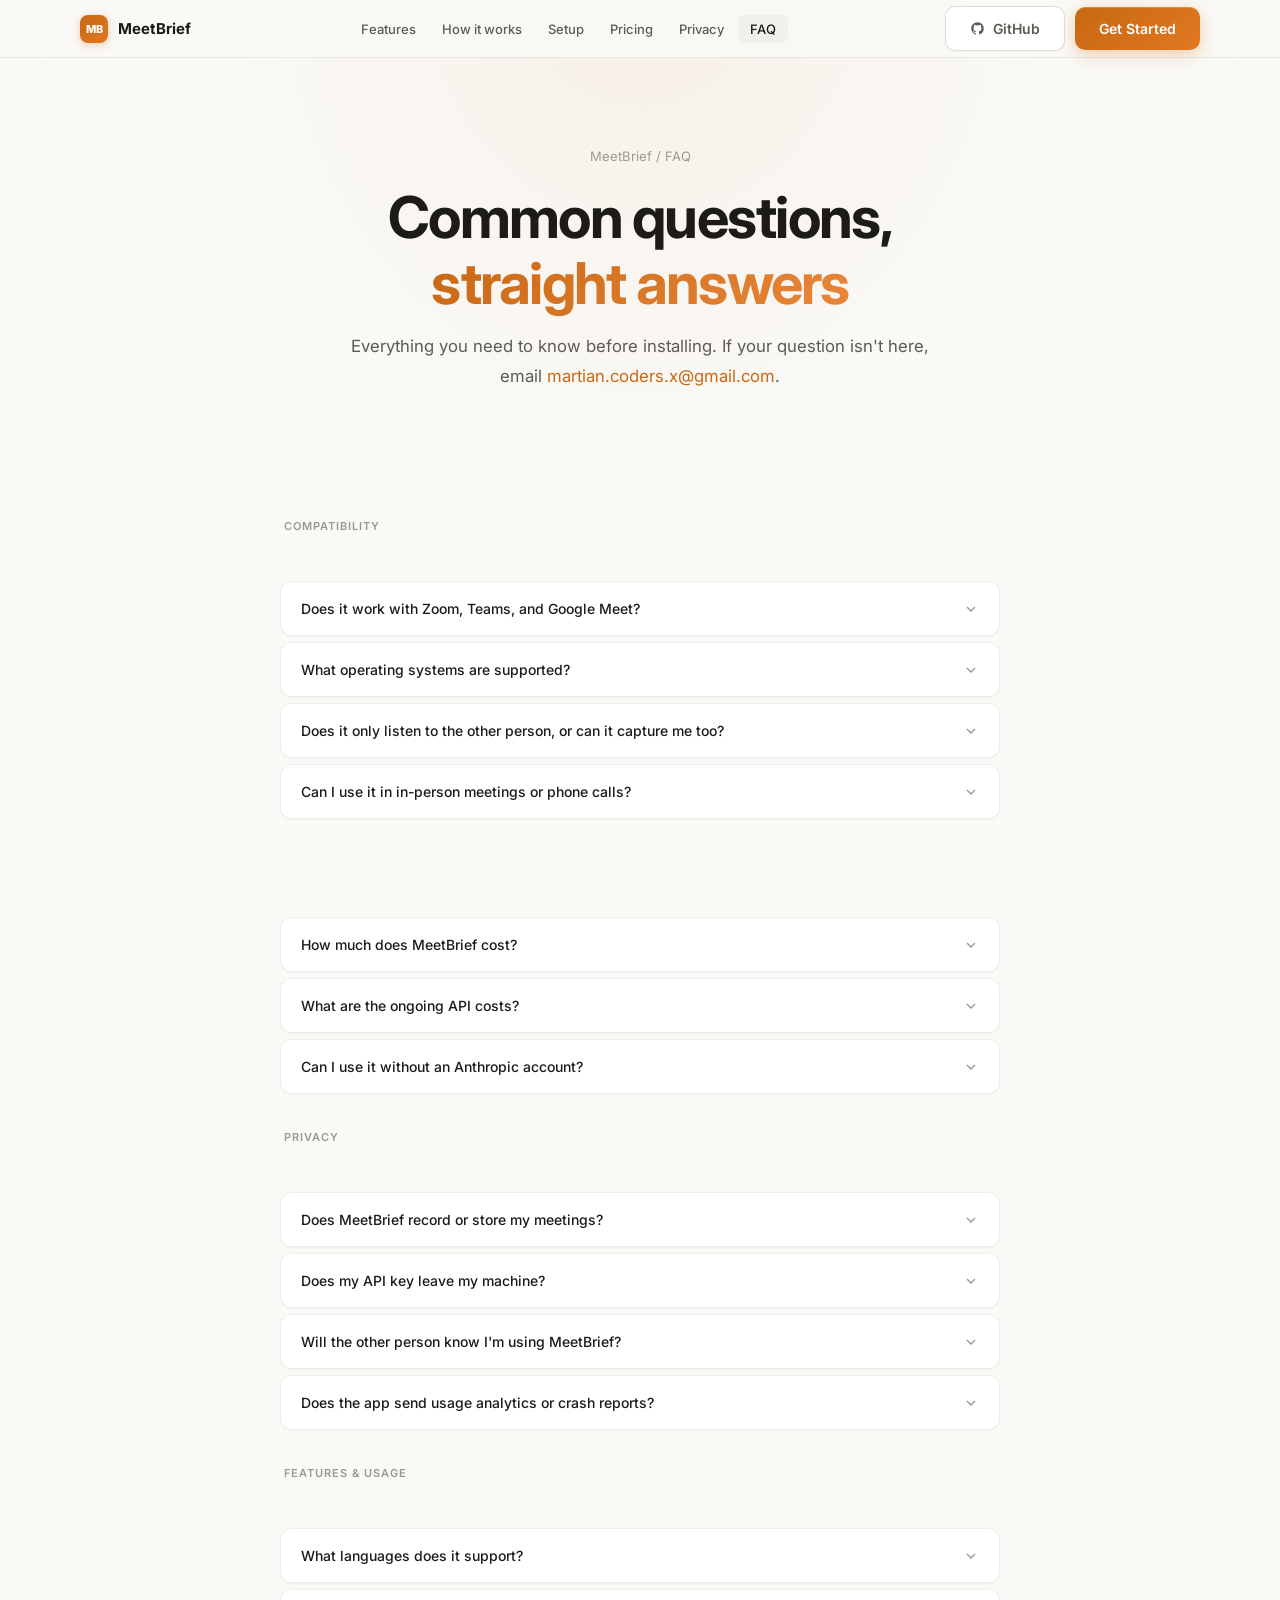
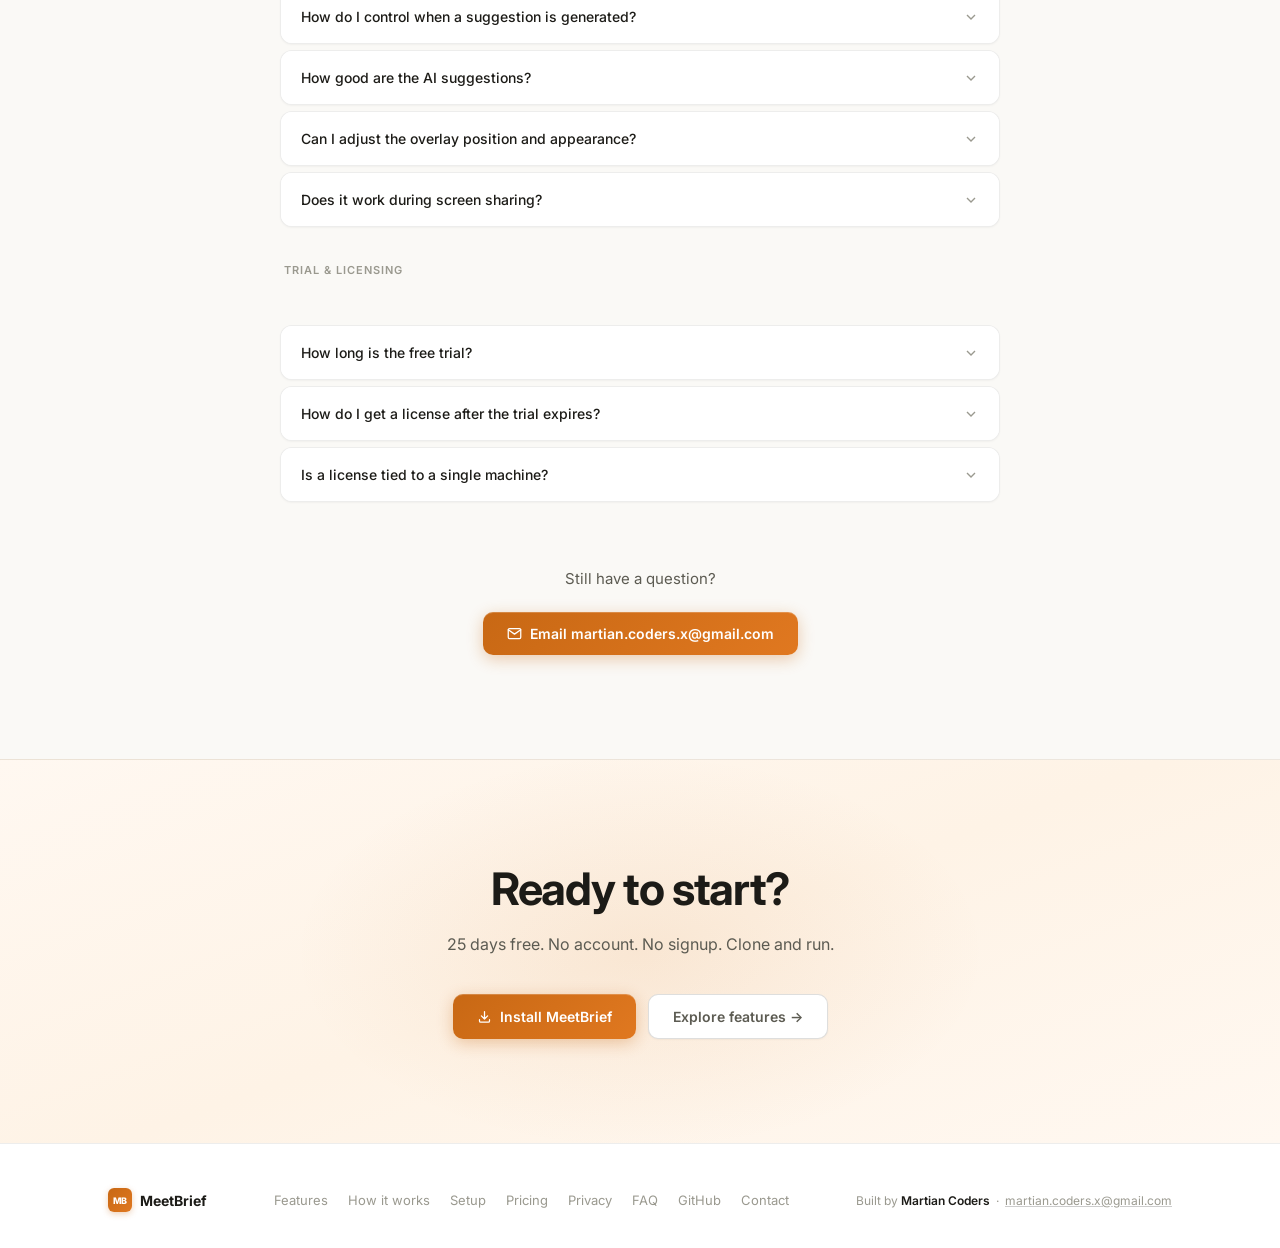
==== commit 0cf2da42: "feat: add Pricing to nav and footer attribution" ====
--- a/faq.html
+++ b/faq.html
@@ -25,6 +25,7 @@
       <li><a href="features.html">Features</a></li>
       <li><a href="how-it-works.html">How it works</a></li>
       <li><a href="install.html">Setup</a></li>
+      <li><a href="pricing.html">Pricing</a></li>
       <li><a href="privacy.html">Privacy</a></li>
       <li><a href="faq.html" class="active">FAQ</a></li>
     </ul>
@@ -263,12 +264,13 @@
         <li><a href="features.html">Features</a></li>
         <li><a href="how-it-works.html">How it works</a></li>
         <li><a href="install.html">Setup</a></li>
+        <li><a href="pricing.html">Pricing</a></li>
         <li><a href="privacy.html">Privacy</a></li>
         <li><a href="faq.html">FAQ</a></li>
         <li><a href="https://github.com/martian-coder/TinyTools/tree/main/MeetingCopilot" target="_blank">GitHub</a></li>
         <li><a href="mailto:martian.coders.x@gmail.com">Contact</a></li>
       </ul>
-      <div class="footer-right">Built with Electron · Anthropic Claude · Whisper</div>
+      <div class="footer-right">Built by <strong>Martian Coders</strong> &nbsp;·&nbsp; <a href="mailto:martian.coders.x@gmail.com" style="color:inherit;text-decoration:underline;text-decoration-color:rgba(0,0,0,0.2);">martian.coders.x@gmail.com</a></div>
     </div>
   </div>
 </footer>
--- a/style.css
+++ b/style.css
@@ -2,28 +2,38 @@
 *, *::before, *::after { box-sizing: border-box; margin: 0; padding: 0; }
 
 :root {
-  --bg:       #030305;
-  --bg2:      #0A0A0E;
-  --bg3:      #111116;
-  --bg4:      #16161C;
-  --border:   rgba(255,255,255,0.06);
-  --border2:  rgba(255,255,255,0.10);
-  --text:     #F0F0F5;
-  --text2:    #8A8A9A;
-  --text3:    #55555F;
+  /* Light mode — Anthropic-inspired warm palette */
+  --bg:       #FAF9F6;
+  --bg2:      #F2F0EB;
+  --bg3:      #E8E5DE;
+  --bg4:      #DDDAD2;
+  --surface:  #FFFFFF;
+  --border:   rgba(26,25,20,0.08);
+  --border2:  rgba(26,25,20,0.14);
+  --text:     #1C1B17;
+  --text2:    #5C5B52;
+  --text3:    #9A998F;
+  --orange:   #C86814;
+  --orange2:  #E07820;
   --blue:     #4F79F5;
-  --blue2:    #7C9FF8;
-  --violet:   #9F73F5;
-  --green:    #34D399;
-  --amber:    #F5A623;
-  --red:      #F56565;
-  --grad:     linear-gradient(135deg, #4F79F5 0%, #9F73F5 100%);
-  --grad-text: linear-gradient(135deg, #7EADFF 0%, #C084FC 100%);
+  --blue2:    #3D6AE8;
+  --violet:   #7C3AED;
+  --green:    #16A34A;
+  --green2:   #22C55E;
+  --amber:    #D97706;
+  --red:      #DC2626;
+  --grad:     linear-gradient(135deg, #C86814 0%, #E07820 100%);
+  --grad-blue: linear-gradient(135deg, #4F79F5 0%, #7C5DE8 100%);
+  --grad-text: linear-gradient(135deg, #C86814 0%, #E8863A 100%);
   --font:     'Inter', system-ui, sans-serif;
   --mono:     'JetBrains Mono', monospace;
   --radius:   12px;
   --radius-lg: 20px;
-  --shadow:   0 1px 0 rgba(255,255,255,0.04) inset, 0 4px 32px rgba(0,0,0,0.5);
+  --shadow-xs: 0 1px 2px rgba(0,0,0,0.04);
+  --shadow-sm: 0 2px 8px rgba(0,0,0,0.06), 0 1px 3px rgba(0,0,0,0.04);
+  --shadow:   0 4px 24px rgba(0,0,0,0.08), 0 1px 6px rgba(0,0,0,0.04);
+  --shadow-lg: 0 20px 64px rgba(0,0,0,0.10), 0 4px 16px rgba(0,0,0,0.06);
+  --shadow-xl: 0 40px 96px rgba(0,0,0,0.12), 0 8px 24px rgba(0,0,0,0.06);
 }
 
 html { scroll-behavior: smooth; }
@@ -37,19 +47,23 @@
 }
 
 /* ── Typography ── */
-h1, h2, h3, h4 { font-weight: 700; letter-spacing: -0.03em; line-height: 1.15; }
-h1 { font-size: clamp(2.2rem, 4.5vw, 3.6rem); }
-h2 { font-size: clamp(1.8rem, 3.5vw, 2.75rem); }
+h1, h2, h3, h4 { font-weight: 700; letter-spacing: -0.03em; line-height: 1.15; color: var(--text); }
+h1 { font-size: clamp(2.4rem, 4.5vw, 3.8rem); }
+h2 { font-size: clamp(1.9rem, 3.5vw, 2.9rem); }
 h3 { font-size: 1.15rem; font-weight: 600; }
 p { line-height: 1.7; color: var(--text2); }
-a { color: var(--blue2); text-decoration: none; }
+a { color: var(--orange); text-decoration: none; }
 a:hover { text-decoration: underline; }
 strong { color: var(--text); font-weight: 600; }
-code { font-family: var(--mono); font-size: 0.88em; background: var(--bg3); padding: 2px 7px; border-radius: 5px; color: var(--blue2); }
+code {
+  font-family: var(--mono); font-size: 0.875em;
+  background: var(--bg3); padding: 2px 7px; border-radius: 5px;
+  color: var(--orange); border: 1px solid var(--border);
+}
 
 /* ── Layout ── */
-.container { max-width: 1120px; margin: 0 auto; padding: 0 24px; }
-section { padding: 96px 0; }
+.container { max-width: 1120px; margin: 0 auto; padding: 0 28px; }
+section { padding: 104px 0; }
 
 /* ── Gradient text ── */
 .grad-text {
@@ -62,18 +76,28 @@
 /* ── Buttons ── */
 .btn {
   display: inline-flex; align-items: center; gap: 8px;
-  padding: 12px 22px; border-radius: 10px; font-family: var(--font);
+  padding: 13px 24px; border-radius: 10px; font-family: var(--font);
   font-size: 14px; font-weight: 600; cursor: pointer; border: none;
   transition: all 0.18s ease; text-decoration: none; white-space: nowrap;
 }
 .btn-primary {
-  background: var(--grad);
-  color: #fff;
-  box-shadow: 0 0 0 1px rgba(79,121,245,0.4), 0 4px 20px rgba(79,121,245,0.25);
-}
-.btn-primary:hover { transform: translateY(-1px); box-shadow: 0 0 0 1px rgba(79,121,245,0.6), 0 8px 28px rgba(79,121,245,0.35); text-decoration: none; }
-.btn-ghost { background: transparent; color: var(--text2); border: 1px solid var(--border2); }
-.btn-ghost:hover { color: var(--text); border-color: rgba(255,255,255,0.2); background: var(--bg3); text-decoration: none; }
+  background: var(--grad); color: #fff;
+  box-shadow: 0 1px 0 rgba(255,255,255,0.2) inset, 0 4px 16px rgba(200,104,20,0.32);
+}
+.btn-primary:hover {
+  transform: translateY(-1px);
+  box-shadow: 0 1px 0 rgba(255,255,255,0.2) inset, 0 8px 28px rgba(200,104,20,0.42);
+  text-decoration: none;
+}
+.btn-primary:active { transform: translateY(0); }
+.btn-ghost {
+  background: var(--surface); color: var(--text2);
+  border: 1px solid var(--border2); box-shadow: var(--shadow-xs);
+}
+.btn-ghost:hover {
+  color: var(--text); border-color: rgba(26,25,20,0.22);
+  box-shadow: var(--shadow-sm); background: var(--surface); text-decoration: none;
+}
 .btn svg { width: 15px; height: 15px; flex-shrink: 0; }
 .btn-sm { padding: 9px 16px; font-size: 13px; }
 
@@ -82,54 +106,50 @@
 ═══════════════════════════════════════════════════ */
 nav {
   position: fixed; top: 0; left: 0; right: 0; z-index: 100;
-  padding: 0 24px;
-  background: rgba(3,3,5,0.75);
-  backdrop-filter: blur(20px) saturate(180%);
+  padding: 0 28px;
+  background: rgba(250,249,246,0.90);
+  backdrop-filter: blur(20px) saturate(160%);
   border-bottom: 1px solid var(--border);
   height: 58px; display: flex; align-items: center;
 }
 .nav-inner {
   max-width: 1120px; margin: 0 auto; width: 100%;
-  display: flex; align-items: center; justify-content: space-between;
-  gap: 32px;
+  display: flex; align-items: center; justify-content: space-between; gap: 32px;
 }
 .nav-logo {
   display: flex; align-items: center; gap: 10px;
-  font-weight: 700; font-size: 15px; color: var(--text); text-decoration: none;
-  flex-shrink: 0;
+  font-weight: 700; font-size: 15px; color: var(--text); text-decoration: none; flex-shrink: 0;
 }
 .nav-logo:hover { text-decoration: none; }
 .nav-logo-mark {
-  width: 28px; height: 28px; border-radius: 8px;
-  background: var(--grad);
+  width: 28px; height: 28px; border-radius: 8px; background: var(--grad);
   display: flex; align-items: center; justify-content: center;
   font-size: 11px; font-weight: 800; color: #fff; letter-spacing: -0.5px;
-}
-.nav-links {
-  display: flex; align-items: center; gap: 4px; list-style: none;
-}
+  box-shadow: 0 2px 8px rgba(200,104,20,0.3);
+}
+.nav-links { display: flex; align-items: center; gap: 2px; list-style: none; }
 .nav-links a {
   color: var(--text2); font-size: 13px; font-weight: 500;
   padding: 6px 12px; border-radius: 7px; display: block;
   transition: color 0.15s, background 0.15s; text-decoration: none;
 }
-.nav-links a:hover { color: var(--text); background: var(--bg3); text-decoration: none; }
-.nav-links a.active { color: var(--text); background: var(--bg3); }
+.nav-links a:hover { color: var(--text); background: var(--bg2); text-decoration: none; }
+.nav-links a.active { color: var(--text); background: var(--bg2); }
 .nav-cta { display: flex; align-items: center; gap: 10px; flex-shrink: 0; }
 
 /* ═══════════════════════════════════════════════════
    PAGE HERO (inner pages)
 ═══════════════════════════════════════════════════ */
 .page-hero {
-  padding: 140px 0 80px;
+  padding: 148px 0 88px;
   text-align: center;
-  position: relative; overflow: hidden;
+  position: relative; overflow: hidden; background: var(--bg);
 }
 .page-hero::before {
   content: '';
-  position: absolute; top: -100px; left: 50%; transform: translateX(-50%);
-  width: 800px; height: 400px;
-  background: radial-gradient(ellipse at 50% 0%, rgba(79,121,245,0.1) 0%, transparent 70%);
+  position: absolute; top: 0; left: 50%; transform: translateX(-50%);
+  width: 900px; height: 500px;
+  background: radial-gradient(ellipse at 50% -10%, rgba(200,104,20,0.07) 0%, transparent 65%);
   pointer-events: none;
 }
 .page-breadcrumb {
@@ -139,73 +159,69 @@
 .page-breadcrumb a:hover { color: var(--text2); text-decoration: none; }
 .page-hero h1 { margin-bottom: 16px; position: relative; z-index:1; }
 .page-hero .page-sub {
-  font-size: 1.05rem; color: var(--text2);
-  max-width: 580px; margin: 0 auto 40px; position: relative; z-index:1;
+  font-size: 1.05rem; color: var(--text2); max-width: 580px;
+  margin: 0 auto 40px; position: relative; z-index:1; line-height: 1.75;
 }
 
 /* ═══════════════════════════════════════════════════
    HERO (homepage)
 ═══════════════════════════════════════════════════ */
 .hero {
-  min-height: 100vh;
-  display: flex; align-items: center;
-  padding: 120px 0 96px;
-  position: relative; overflow: hidden;
+  min-height: 100vh; display: flex; align-items: center;
+  padding: 128px 0 104px; position: relative; overflow: hidden; background: var(--bg);
 }
 .hero-glow {
-  position: absolute; top: -200px; left: 50%; transform: translateX(-50%);
-  width: 900px; height: 600px; pointer-events: none;
-  background: radial-gradient(ellipse at 50% 0%, rgba(79,121,245,0.12) 0%, rgba(159,115,245,0.06) 40%, transparent 70%);
+  position: absolute; top: -160px; left: 50%; transform: translateX(-50%);
+  width: 1000px; height: 600px; pointer-events: none;
+  background: radial-gradient(ellipse at 50% 0%,
+    rgba(200,104,20,0.09) 0%, rgba(224,120,32,0.04) 40%, transparent 70%);
 }
 .hero-grid {
-  position: absolute; inset: 0; pointer-events: none; opacity: 0.35;
+  position: absolute; inset: 0; pointer-events: none; opacity: 0.55;
   background-image:
-    linear-gradient(rgba(255,255,255,0.025) 1px, transparent 1px),
-    linear-gradient(90deg, rgba(255,255,255,0.025) 1px, transparent 1px);
-  background-size: 60px 60px;
-  mask-image: radial-gradient(ellipse at 50% 0%, black 20%, transparent 70%);
+    linear-gradient(rgba(26,25,20,0.04) 1px, transparent 1px),
+    linear-gradient(90deg, rgba(26,25,20,0.04) 1px, transparent 1px);
+  background-size: 56px 56px;
+  mask-image: radial-gradient(ellipse at 50% 0%, black 20%, transparent 72%);
 }
 .hero-inner {
   position: relative; z-index: 1;
-  display: grid; grid-template-columns: 1fr 1fr;
-  gap: 64px; align-items: center;
+  display: grid; grid-template-columns: 1fr 1.3fr; gap: 48px; align-items: center;
 }
 .hero-badge {
   display: inline-flex; align-items: center; gap: 7px;
-  padding: 5px 12px 5px 7px;
-  background: rgba(79,121,245,0.1); border: 1px solid rgba(79,121,245,0.25);
-  border-radius: 99px; font-size: 12px; font-weight: 500; color: var(--blue2);
-  margin-bottom: 24px;
+  padding: 5px 12px 5px 8px;
+  background: rgba(200,104,20,0.08); border: 1px solid rgba(200,104,20,0.22);
+  border-radius: 99px; font-size: 12px; font-weight: 500; color: var(--orange); margin-bottom: 24px;
 }
 .hero-badge-dot {
   width: 6px; height: 6px; border-radius: 50%;
-  background: var(--blue); animation: pulse 2s ease infinite;
+  background: var(--orange); animation: pulse 2s ease infinite;
 }
 @keyframes pulse {
   0%, 100% { opacity: 1; transform: scale(1); }
   50% { opacity: 0.5; transform: scale(0.85); }
 }
-.hero-title { margin-bottom: 20px; }
+.hero-title { margin-bottom: 22px; }
 .hero-title em { font-style: normal; }
 .hero-sub {
-  font-size: 1.05rem; line-height: 1.75; color: var(--text2);
+  font-size: 1.08rem; line-height: 1.78; color: var(--text2);
   max-width: 480px; margin-bottom: 36px;
 }
 .hero-actions { display: flex; align-items: center; gap: 12px; flex-wrap: wrap; }
 .hero-meta {
   display: flex; align-items: center; gap: 20px;
-  margin-top: 32px; font-size: 12px; color: var(--text3);
+  margin-top: 32px; font-size: 12px; color: var(--text3); flex-wrap: wrap;
 }
 .hero-meta-item { display: flex; align-items: center; gap: 6px; }
 .hero-meta-item svg { width: 13px; height: 13px; }
 
-/* ── App Mockup ── */
+/* ── App Mockup (stays dark — represents the actual MeetBrief app) ── */
 .mockup-wrap { position: relative; perspective: 1000px; }
 .mockup {
   position: relative; background: #0C0C14;
   border-radius: 16px; border: 1px solid rgba(255,255,255,0.08);
-  overflow: hidden;
-  box-shadow: 0 40px 80px rgba(0,0,0,0.6), 0 0 0 1px rgba(255,255,255,0.04);
+  overflow: hidden; box-shadow: var(--shadow-xl);
   transform: rotateY(-4deg) rotateX(2deg); transition: transform 0.4s ease;
 }
 .mockup:hover { transform: rotateY(0) rotateX(0); }
@@ -216,131 +232,75 @@
 }
 .dot { width: 10px; height: 10px; border-radius: 50%; }
 .dot-r { background: #FF5F57; } .dot-y { background: #FEBC2E; } .dot-g { background: #28C840; }
-.mockup-bar-title {
-  flex: 1; text-align: center; font-size: 11px;
-  color: var(--text3); font-weight: 500;
-}
+.mockup-bar-title { flex: 1; text-align: center; font-size: 11px; color: rgba(255,255,255,0.3); font-weight: 500; }
 .mockup-body { display: grid; grid-template-columns: 200px 1fr; min-height: 340px; }
 .m-sidebar { background: #0D0D15; border-right: 1px solid rgba(255,255,255,0.05); padding: 20px 0; }
-.m-brand {
-  padding: 0 16px 16px; font-size: 13px; font-weight: 700;
-  color: var(--text); border-bottom: 1px solid rgba(255,255,255,0.05); margin-bottom: 10px;
-}
-.m-nav-item {
-  display: flex; align-items: center; gap: 8px;
-  padding: 7px 16px; font-size: 12px; color: var(--text3);
-}
-.m-nav-item.active { color: var(--text); background: rgba(255,255,255,0.05); }
+.m-brand { padding: 0 16px 16px; font-size: 13px; font-weight: 700; color: rgba(255,255,255,0.85); border-bottom: 1px solid rgba(255,255,255,0.05); margin-bottom: 10px; }
+.m-nav-item { display: flex; align-items: center; gap: 8px; padding: 7px 16px; font-size: 12px; color: rgba(255,255,255,0.3); }
+.m-nav-item.active { color: rgba(255,255,255,0.85); background: rgba(255,255,255,0.05); }
 .m-nav-dot { width: 6px; height: 6px; border-radius: 50%; background: currentColor; opacity: 0.4; }
 .m-content { padding: 20px; display: flex; flex-direction: column; gap: 14px; }
-.m-label { font-size: 10px; font-weight: 600; color: var(--text3); text-transform: uppercase; letter-spacing: 0.8px; }
-.m-textarea {
-  background: rgba(255,255,255,0.03); border: 1px solid rgba(255,255,255,0.07);
-  border-radius: 8px; padding: 10px 12px; font-size: 11px;
-  color: var(--text2); height: 70px; overflow: hidden;
-}
+.m-label { font-size: 10px; font-weight: 600; color: rgba(255,255,255,0.3); text-transform: uppercase; letter-spacing: 0.8px; }
+.m-textarea { background: rgba(255,255,255,0.03); border: 1px solid rgba(255,255,255,0.07); border-radius: 8px; padding: 10px 12px; font-size: 11px; color: rgba(255,255,255,0.55); height: 70px; overflow: hidden; }
 .m-textarea-text { opacity: 0.7; line-height: 1.6; }
-.m-select {
-  background: rgba(255,255,255,0.03); border: 1px solid rgba(255,255,255,0.07);
-  border-radius: 8px; padding: 8px 12px; font-size: 11px;
-  color: var(--text2); display: flex; align-items: center; justify-content: space-between;
-}
-.m-start {
-  background: var(--grad); border-radius: 8px; padding: 10px;
-  text-align: center; font-size: 12px; font-weight: 600; color: #fff;
-}
-.m-overlay {
-  position: absolute; bottom: 20px; right: 16px; width: 220px;
-  background: rgba(12,12,22,0.82); backdrop-filter: blur(24px);
-  border: 1px solid rgba(79,121,245,0.25); border-radius: 12px;
-  box-shadow: 0 8px 32px rgba(0,0,0,0.5), 0 0 0 1px rgba(255,255,255,0.04) inset;
-  overflow: hidden; animation: overlay-appear 0.6s ease 0.8s both;
-}
-@keyframes overlay-appear {
-  from { opacity: 0; transform: translateY(12px) scale(0.96); }
-  to   { opacity: 1; transform: translateY(0) scale(1); }
-}
-.m-overlay-head {
-  padding: 8px 12px; border-bottom: 1px solid rgba(79,121,245,0.15);
-  display: flex; align-items: center; justify-content: space-between;
-  background: rgba(79,121,245,0.06);
-}
-.m-overlay-title { font-size: 10px; font-weight: 600; color: var(--blue2); letter-spacing: 0.5px; }
-.m-overlay-status { display: flex; align-items: center; gap: 4px; font-size: 10px; color: var(--green); }
-.m-overlay-status-dot { width: 5px; height: 5px; border-radius: 50%; background: var(--green); animation: pulse 1.5s ease infinite; }
+.m-select { background: rgba(255,255,255,0.03); border: 1px solid rgba(255,255,255,0.07); border-radius: 8px; padding: 8px 12px; font-size: 11px; color: rgba(255,255,255,0.55); display: flex; align-items: center; justify-content: space-between; }
+.m-start { background: linear-gradient(135deg, #C86814, #E07820); border-radius: 8px; padding: 10px; text-align: center; font-size: 12px; font-weight: 600; color: #fff; box-shadow: 0 2px 8px rgba(200,104,20,0.4); }
+.m-overlay { position: absolute; bottom: 20px; right: 16px; width: 220px; background: rgba(12,12,22,0.92); backdrop-filter: blur(24px); border: 1px solid rgba(79,121,245,0.3); border-radius: 12px; box-shadow: 0 8px 32px rgba(0,0,0,0.4), 0 0 0 1px rgba(255,255,255,0.04) inset; overflow: hidden; animation: overlay-appear 0.6s ease 0.8s both; }
+@keyframes overlay-appear { from { opacity: 0; transform: translateY(12px) scale(0.96); } to { opacity: 1; transform: translateY(0) scale(1); } }
+.m-overlay-head { padding: 8px 12px; border-bottom: 1px solid rgba(79,121,245,0.15); display: flex; align-items: center; justify-content: space-between; background: rgba(79,121,245,0.08); }
+.m-overlay-title { font-size: 10px; font-weight: 600; color: #7C9FF8; letter-spacing: 0.5px; }
+.m-overlay-status { display: flex; align-items: center; gap: 4px; font-size: 10px; color: #34D399; }
+.m-overlay-status-dot { width: 5px; height: 5px; border-radius: 50%; background: #34D399; animation: pulse 1.5s ease infinite; }
 .m-overlay-body { padding: 10px 12px; }
-.m-heard { font-size: 10px; color: var(--text3); margin-bottom: 6px; line-height: 1.5; font-style: italic; padding-left: 6px; border-left: 2px solid rgba(255,255,255,0.1); }
-.m-suggestion { font-size: 11px; color: var(--text); line-height: 1.6; padding-left: 6px; border-left: 2px solid var(--blue); }
-.m-cursor { display: inline-block; width: 2px; height: 11px; background: var(--blue); vertical-align: middle; animation: blink 1s step-end infinite; }
+.m-heard { font-size: 10px; color: rgba(255,255,255,0.35); margin-bottom: 6px; line-height: 1.5; font-style: italic; padding-left: 6px; border-left: 2px solid rgba(255,255,255,0.12); }
+.m-suggestion { font-size: 11px; color: rgba(255,255,255,0.88); line-height: 1.6; padding-left: 6px; border-left: 2px solid #4F79F5; }
+.m-cursor { display: inline-block; width: 2px; height: 11px; background: #4F79F5; vertical-align: middle; animation: blink 1s step-end infinite; }
 @keyframes blink { 0%, 100% { opacity: 1; } 50% { opacity: 0; } }
 
 /* ═══════════════════════════════════════════════════
    SOCIAL STRIP
 ═══════════════════════════════════════════════════ */
-.strip {
-  border-top: 1px solid var(--border); border-bottom: 1px solid var(--border);
-  background: rgba(255,255,255,0.015); padding: 18px 0;
-}
-.strip-inner {
-  display: flex; align-items: center; justify-content: center;
-  gap: 8px; flex-wrap: wrap; font-size: 12px; color: var(--text3);
-}
+.strip { border-top: 1px solid var(--border); border-bottom: 1px solid var(--border); background: var(--surface); padding: 18px 0; }
+.strip-inner { display: flex; align-items: center; justify-content: center; gap: 8px; flex-wrap: wrap; font-size: 12px; color: var(--text3); }
 .strip-sep { width: 1px; height: 14px; background: var(--border2); flex-shrink: 0; }
-.strip-item { display: flex; align-items: center; gap: 6px; }
+.strip-item { display: flex; align-items: center; gap: 6px; font-weight: 500; }
 
 /* ═══════════════════════════════════════════════════
    SECTION LABELS
 ═══════════════════════════════════════════════════ */
-.section-eyebrow {
-  font-size: 12px; font-weight: 600; letter-spacing: 1.2px;
-  text-transform: uppercase; color: var(--blue2); margin-bottom: 16px;
-}
+.section-eyebrow { font-size: 12px; font-weight: 600; letter-spacing: 1.2px; text-transform: uppercase; color: var(--orange); margin-bottom: 16px; }
 .section-headline { margin-bottom: 16px; }
 .section-sub { font-size: 1rem; max-width: 580px; margin-bottom: 56px; }
 
 /* ═══════════════════════════════════════════════════
    BENTO FEATURES
 ═══════════════════════════════════════════════════ */
-.bento {
-  display: grid; grid-template-columns: repeat(3, 1fr); gap: 16px;
-}
+.bento { display: grid; grid-template-columns: repeat(3, 1fr); gap: 16px; }
 .bento-card {
-  background: var(--bg2); border: 1px solid var(--border);
-  border-radius: var(--radius-lg); padding: 28px;
-  transition: border-color 0.2s, background 0.2s;
-  position: relative; overflow: hidden;
-}
-.bento-card::before {
-  content: ''; position: absolute; inset: 0; border-radius: inherit;
-  background: radial-gradient(circle at 50% -20%, rgba(79,121,245,0.06), transparent 60%);
-  opacity: 0; transition: opacity 0.3s;
-}
-.bento-card:hover { border-color: var(--border2); background: var(--bg3); }
-.bento-card:hover::before { opacity: 1; }
+  background: var(--surface); border: 1px solid var(--border);
+  border-radius: var(--radius-lg); padding: 32px;
+  transition: border-color 0.2s, box-shadow 0.2s, transform 0.2s;
+  box-shadow: var(--shadow-xs);
+}
+.bento-card:hover { border-color: var(--border2); box-shadow: var(--shadow); transform: translateY(-2px); }
 .bento-card.wide { grid-column: span 2; }
-.bento-icon {
-  width: 40px; height: 40px; border-radius: 10px;
-  display: flex; align-items: center; justify-content: center;
-  margin-bottom: 18px; background: var(--bg3); border: 1px solid var(--border2);
-}
+.bento-icon { width: 44px; height: 44px; border-radius: 11px; display: flex; align-items: center; justify-content: center; margin-bottom: 20px; }
 .bento-icon svg { width: 20px; height: 20px; }
-.bento-icon.blue  { background: rgba(79,121,245,0.1); border-color: rgba(79,121,245,0.2); color: var(--blue2); }
-.bento-icon.violet{ background: rgba(159,115,245,0.1); border-color: rgba(159,115,245,0.2); color: var(--violet); }
-.bento-icon.green { background: rgba(52,211,153,0.1); border-color: rgba(52,211,153,0.2); color: var(--green); }
-.bento-icon.amber { background: rgba(245,166,35,0.1); border-color: rgba(245,166,35,0.2); color: var(--amber); }
-.bento-card h3 { margin-bottom: 8px; font-size: 1.05rem; }
-.bento-card p { font-size: 13.5px; line-height: 1.65; }
+.bento-icon.blue   { background: rgba(79,121,245,0.1);  color: #4F79F5; }
+.bento-icon.violet { background: rgba(124,58,237,0.1);  color: #7C3AED; }
+.bento-icon.green  { background: rgba(22,163,74,0.1);   color: #16A34A; }
+.bento-icon.amber  { background: rgba(217,119,6,0.1);   color: #D97706; }
+.bento-icon.orange { background: rgba(200,104,20,0.1);  color: var(--orange); }
+.bento-card h3 { margin-bottom: 10px; font-size: 1.05rem; }
+.bento-card p { font-size: 13.5px; line-height: 1.68; }
 
 /* ═══════════════════════════════════════════════════
    HOW IT WORKS (steps)
 ═══════════════════════════════════════════════════ */
 .hiw-section { background: var(--bg2); border-top: 1px solid var(--border); border-bottom: 1px solid var(--border); }
-.steps {
-  display: grid; grid-template-columns: repeat(3, 1fr);
-  gap: 0; position: relative;
-}
+.steps { display: grid; grid-template-columns: repeat(3, 1fr); gap: 0; position: relative; }
 .steps::before {
-  content: ''; position: absolute; top: 28px;
+  content: ''; position: absolute; top: 26px;
   left: calc(16.67% + 16px); right: calc(16.67% + 16px);
   height: 1px;
   background: linear-gradient(90deg, transparent, var(--border2), var(--border2), transparent);
@@ -349,16 +309,11 @@
 .step + .step { border-left: 1px solid var(--border); }
 .step-num {
   width: 52px; height: 52px; border-radius: 50%;
-  display: flex; align-items: center; justify-content: center;
-  margin: 0 auto 20px;
-  background: var(--bg3); border: 1px solid var(--border2);
-  font-size: 18px; font-weight: 800; color: var(--text);
-  position: relative; z-index: 1;
-}
-.step-num.active {
-  background: var(--grad); border: none;
-  box-shadow: 0 0 24px rgba(79,121,245,0.4);
-}
+  display: flex; align-items: center; justify-content: center; margin: 0 auto 20px;
+  background: var(--surface); border: 1px solid var(--border2); box-shadow: var(--shadow-sm);
+  font-size: 18px; font-weight: 800; color: var(--text); position: relative; z-index: 1;
+}
+.step-num.active { background: var(--grad); border: none; color: #fff; box-shadow: 0 4px 20px rgba(200,104,20,0.35); }
 .step h3 { margin-bottom: 10px; font-size: 1rem; }
 .step p { font-size: 13.5px; }
 
@@ -369,7 +324,7 @@
 .demo-browser {
   margin: 0 auto; background: var(--bg2);
   border: 1px solid var(--border2); border-radius: var(--radius-lg);
-  overflow: hidden; box-shadow: 0 48px 96px rgba(0,0,0,0.5); max-width: 900px;
+  overflow: hidden; box-shadow: var(--shadow-xl); max-width: 900px;
 }
 .demo-browser-bar {
   height: 44px; background: var(--bg3); border-bottom: 1px solid var(--border);
@@ -377,81 +332,286 @@
 }
 .demo-browser-dots { display: flex; gap: 6px; }
 .demo-browser-url {
-  flex: 1; background: var(--bg4); border-radius: 6px;
-  height: 24px; display: flex; align-items: center; padding: 0 10px;
+  flex: 1; background: var(--surface); border-radius: 6px; border: 1px solid var(--border);
+  height: 26px; display: flex; align-items: center; padding: 0 10px;
   font-size: 11px; color: var(--text3); font-family: var(--mono);
   max-width: 280px; margin: 0 auto;
 }
-.zoom-sim {
-  background: #1A1A2E; min-height: 380px; position: relative;
-  display: grid; grid-template-columns: 1fr 1fr; gap: 8px; padding: 12px;
-}
-.zoom-tile {
-  border-radius: 10px; min-height: 170px;
-  display: flex; flex-direction: column; align-items: center; justify-content: flex-end;
-  padding: 14px; position: relative; overflow: hidden;
-}
+.zoom-sim { background: #1A1A2E; min-height: 380px; position: relative; display: grid; grid-template-columns: 1fr 1fr; gap: 8px; padding: 12px; }
+.zoom-tile { border-radius: 10px; min-height: 170px; display: flex; flex-direction: column; align-items: center; justify-content: flex-end; padding: 14px; position: relative; overflow: hidden; }
 .zoom-tile-bg-1 { background: linear-gradient(135deg, #1a2a3a 0%, #0d1926 100%); }
 .zoom-tile-bg-2 { background: linear-gradient(135deg, #1a1a2e 0%, #0d0d1e 100%); }
-.zoom-avatar {
-  width: 52px; height: 52px; border-radius: 50%;
-  background: var(--grad); display: flex; align-items: center; justify-content: center;
-  font-size: 18px; font-weight: 700; color: #fff;
-  position: absolute; top: 50%; left: 50%; transform: translate(-50%, -60%);
-}
-.zoom-name {
-  background: rgba(0,0,0,0.6); border-radius: 5px;
-  padding: 3px 8px; font-size: 11px; font-weight: 500; color: #fff;
-  position: absolute; bottom: 10px; left: 10px;
-}
-.zoom-speaking-ring {
-  position: absolute; inset: 0; border-radius: 10px;
-  border: 2px solid rgba(79,121,245,0.7);
-  animation: speaking 2.5s ease infinite;
-}
-@keyframes speaking {
-  0%, 100% { opacity: 0; } 50% { opacity: 1; }
-}
-.zoom-overlay {
-  position: absolute; bottom: 16px; right: 16px; width: 240px;
-  background: rgba(10,10,20,0.88); backdrop-filter: blur(20px);
-  border: 1px solid rgba(79,121,245,0.3); border-radius: 12px;
-  box-shadow: 0 8px 40px rgba(0,0,0,0.6); overflow: hidden;
-}
-.zo-head {
-  padding: 8px 12px; background: rgba(79,121,245,0.08);
-  border-bottom: 1px solid rgba(79,121,245,0.15);
-  display: flex; align-items: center; justify-content: space-between;
-}
-.zo-title { font-size: 10px; font-weight: 600; color: var(--blue2); letter-spacing: 0.4px; }
-.zo-live { display: flex; align-items: center; gap: 4px; font-size: 9px; color: var(--green); font-weight: 500; }
-.zo-live-dot { width: 5px; height: 5px; border-radius: 50%; background: var(--green); animation: pulse 1.5s ease infinite; }
+.zoom-avatar { width: 52px; height: 52px; border-radius: 50%; background: linear-gradient(135deg,#C86814,#E07820); display: flex; align-items: center; justify-content: center; font-size: 18px; font-weight: 700; color: #fff; position: absolute; top: 50%; left: 50%; transform: translate(-50%, -60%); }
+.zoom-name { background: rgba(0,0,0,0.6); border-radius: 5px; padding: 3px 8px; font-size: 11px; font-weight: 500; color: #fff; position: absolute; bottom: 10px; left: 10px; }
+.zoom-speaking-ring { position: absolute; inset: 0; border-radius: 10px; border: 2px solid rgba(200,104,20,0.7); animation: speaking 2.5s ease infinite; }
+@keyframes speaking { 0%, 100% { opacity: 0; } 50% { opacity: 1; } }
+.zoom-overlay { position: absolute; bottom: 16px; right: 16px; width: 240px; background: rgba(10,10,20,0.92); backdrop-filter: blur(20px); border: 1px solid rgba(79,121,245,0.3); border-radius: 12px; box-shadow: 0 8px 40px rgba(0,0,0,0.5); overflow: hidden; }
+.zo-head { padding: 8px 12px; background: rgba(79,121,245,0.1); border-bottom: 1px solid rgba(79,121,245,0.15); display: flex; align-items: center; justify-content: space-between; }
+.zo-title { font-size: 10px; font-weight: 600; color: #7C9FF8; letter-spacing: 0.4px; }
+.zo-live { display: flex; align-items: center; gap: 4px; font-size: 9px; color: #34D399; font-weight: 500; }
+.zo-live-dot { width: 5px; height: 5px; border-radius: 50%; background: #34D399; animation: pulse 1.5s ease infinite; }
 .zo-body { padding: 10px 12px; }
-.zo-heard { font-size: 10px; color: var(--text3); font-style: italic; border-left: 2px solid rgba(255,255,255,0.1); padding-left: 7px; margin-bottom: 8px; line-height: 1.5; }
-.zo-response { font-size: 11px; color: var(--text); line-height: 1.6; border-left: 2px solid var(--blue); padding-left: 7px; }
-.zo-tag { display: inline-block; background: rgba(79,121,245,0.15); color: var(--blue2); border-radius: 4px; font-size: 9px; font-weight: 600; padding: 2px 6px; margin-top: 8px; }
-.zo-cursor { display: inline-block; width: 2px; height: 11px; background: var(--blue); vertical-align: middle; animation: blink 1s step-end infinite; }
-.demo-cta { margin-top: 32px; font-size: 13px; color: var(--text2); }
-.demo-cta a { color: var(--blue2); font-weight: 500; }
+.zo-heard { font-size: 10px; color: rgba(255,255,255,0.4); font-style: italic; border-left: 2px solid rgba(255,255,255,0.12); padding-left: 7px; margin-bottom: 8px; line-height: 1.5; }
+.zo-response { font-size: 11px; color: rgba(255,255,255,0.9); line-height: 1.6; border-left: 2px solid #4F79F5; padding-left: 7px; }
+.zo-tag { display: inline-block; background: rgba(79,121,245,0.18); color: #7C9FF8; border-radius: 4px; font-size: 9px; font-weight: 600; padding: 2px 6px; margin-top: 8px; }
+.zo-cursor { display: inline-block; width: 2px; height: 11px; background: #4F79F5; vertical-align: middle; animation: blink 1s step-end infinite; }
+
+/* ── zc-wrap: positioned anchor ── */
+.zc-wrap { position: relative; display: flex; flex-direction: column; }
+
+/* ── Mini Zoom topbar ── */
+.zc-topbar {
+  height: 34px; background: #242424; border-bottom: 1px solid #3a3a3a;
+  display: flex; align-items: center; padding: 0 12px; gap: 10px;
+  font-size: 11px; color: #d0d0d0; flex-shrink: 0;
+}
+.zc-logo { display: flex; align-items: center; gap: 5px; font-weight: 700; font-size: 12px; color: #eee; }
+.zc-logo-icon {
+  width: 20px; height: 20px; background: #0E71EB;
+  border-radius: 4px; display: flex; align-items: center; justify-content: center;
+}
+.zc-logo-icon svg { width: 12px; height: 12px; fill: #fff; }
+.zc-mtg { font-size: 10.5px; font-weight: 500; color: #bbb; }
+.zc-timer { font-variant-numeric: tabular-nums; color: #888; font-size: 10.5px; }
+.zc-secure { margin-left: auto; font-size: 10px; color: #22C55E; }
+
+/* ── Video tiles area ── */
+.zc-tiles-area {
+  position: relative; display: flex; gap: 2px;
+  padding: 6px; background: #1C1C1C; height: 312px;
+}
+
+/* ── Main large tile ── */
+.zc-main-tile {
+  flex: 1; border-radius: 8px; position: relative; overflow: hidden;
+  display: flex; align-items: center; justify-content: center;
+  border: 2px solid transparent; transition: border-color 0.3s;
+}
+.zc-main-tile.speaking { border-color: #22C55E; }
+
+/* ── Side panel ── */
+.zc-side-panel { width: 108px; display: flex; flex-direction: column; gap: 2px; flex-shrink: 0; }
+.zc-side-tile {
+  flex: 1; border-radius: 6px; position: relative; overflow: hidden;
+  display: flex; align-items: center; justify-content: center;
+  border: 1.5px solid transparent; transition: border-color 0.3s; min-height: 0;
+}
+.zc-side-tile.speaking { border-color: #22C55E; }
+
+/* ── Tile background / avatar / name ── */
+.zc-tile-bg { position: absolute; inset: 0; }
+.zc-avatar {
+  width: 64px; height: 64px; border-radius: 50%;
+  display: flex; align-items: center; justify-content: center;
+  font-size: 20px; font-weight: 700; color: #fff;
+  position: relative; z-index: 1; box-shadow: 0 4px 16px rgba(0,0,0,0.4);
+}
+.zc-avatar-sm { width: 34px; height: 34px; font-size: 12px; }
+.zc-tile-name {
+  position: absolute; bottom: 8px; left: 8px;
+  background: rgba(0,0,0,0.6); color: #fff;
+  font-size: 11px; font-weight: 500; padding: 2px 7px; border-radius: 4px;
+  display: flex; align-items: center; gap: 4px; z-index: 1;
+}
+.zc-tile-name-sm { font-size: 9px; padding: 1px 5px; bottom: 5px; left: 5px; }
+.zc-tile-badge {
+  position: absolute; top: 8px; right: 8px; z-index: 1;
+  background: rgba(0,0,0,0.5); color: #aaa;
+  font-size: 9px; font-weight: 700; padding: 1px 6px; border-radius: 10px;
+}
+
+/* ─── MeetBrief copilot overlay — white frosted glass ─── */
+.mb-glass {
+  position: absolute; top: 6px; bottom: 6px; right: 6px;
+  width: 218px; z-index: 20;
+  background: rgba(255,255,255,0.94);
+  backdrop-filter: blur(28px) saturate(180%);
+  -webkit-backdrop-filter: blur(28px) saturate(180%);
+  border: 1px solid rgba(0,0,0,0.1);
+  border-radius: 12px;
+  box-shadow: 0 20px 60px rgba(0,0,0,0.35), 0 8px 24px rgba(0,0,0,0.2);
+  display: flex; flex-direction: column; overflow: hidden;
+  animation: overlay-appear 0.5s ease 0.4s both;
+}
+.mb-glass-hd {
+  height: 40px; display: flex; align-items: center;
+  padding: 0 10px; gap: 7px;
+  background: rgba(255,255,255,0.6);
+  border-bottom: 1px solid rgba(0,0,0,0.06);
+  flex-shrink: 0;
+}
+.mb-hd-left { display: flex; align-items: center; gap: 6px; flex: 1; min-width: 0; }
+.mb-logo-icon {
+  width: 20px; height: 20px; background: #2563EB; border-radius: 5px;
+  display: flex; align-items: center; justify-content: center; flex-shrink: 0;
+}
+.mb-logo-icon svg { width: 11px; height: 11px; }
+.mb-title { font-size: 11.5px; font-weight: 700; color: #0D1117; white-space: nowrap; }
+.mb-live-badge {
+  display: flex; align-items: center; gap: 3px;
+  background: #F0FDF4; border: 1px solid #BBF7D0; border-radius: 20px;
+  padding: 1px 6px; font-size: 9px; font-weight: 700; color: #15803D; flex-shrink: 0;
+}
+.mb-live-dot { width: 5px; height: 5px; border-radius: 50%; background: #22C55E; animation: pulse 1.5s ease infinite; }
+
+/* Scrollable history */
+.mb-glass-body {
+  flex: 1; overflow-y: auto; padding: 8px 10px;
+  display: flex; flex-direction: column; gap: 10px; min-height: 0;
+  scrollbar-width: thin; scrollbar-color: rgba(0,0,0,0.12) transparent;
+}
+.mb-glass-body::-webkit-scrollbar { width: 3px; }
+.mb-glass-body::-webkit-scrollbar-track { background: transparent; }
+.mb-glass-body::-webkit-scrollbar-thumb { background: rgba(0,0,0,0.12); border-radius: 3px; }
+
+.mb-empty {
+  color: rgba(0,0,0,0.25); font-style: italic; font-size: 11px;
+  display: flex; align-items: center; justify-content: center; gap: 5px;
+  padding: 20px 0; flex-direction: column; text-align: center;
+}
+.mb-empty svg { opacity: 0.3; }
+
+/* Footer */
+.mb-glass-footer {
+  padding: 6px 8px; border-top: 1px solid rgba(0,0,0,0.06);
+  display: flex; gap: 5px; background: rgba(255,255,255,0.4); flex-shrink: 0;
+}
+.mb-input {
+  flex: 1; height: 24px; border: 1.5px solid rgba(0,0,0,0.1); border-radius: 6px;
+  padding: 0 7px; font-size: 10px; color: #555; background: rgba(255,255,255,0.8);
+  outline: none; font-family: inherit;
+}
+.mb-send-btn {
+  width: 24px; height: 24px; background: #2563EB; border: none; border-radius: 6px;
+  display: flex; align-items: center; justify-content: center; cursor: pointer; flex-shrink: 0;
+}
+
+/* History entry types */
+.mb-heard-block { display: flex; flex-direction: column; gap: 2px; }
+.mb-heard-meta {
+  display: flex; align-items: center; gap: 4px; padding-left: 1px;
+  font-size: 8.5px; font-weight: 700; text-transform: uppercase;
+  letter-spacing: 0.06em; color: rgba(0,0,0,0.3);
+}
+.mb-lang-pill {
+  background: rgba(0,0,0,0.07); padding: 1px 5px; border-radius: 8px; font-size: 7.5px;
+}
+.mb-heard-orig {
+  font-size: 11px; color: #6B7280; font-style: italic; line-height: 1.5;
+  background: rgba(0,0,0,0.04); border-left: 2px solid rgba(0,0,0,0.1);
+  border-radius: 0 5px 5px 0; padding: 4px 7px;
+}
+.mb-heard-trans {
+  display: flex; align-items: flex-start; gap: 4px;
+  font-size: 10.5px; color: #374151; padding: 2px 7px 0;
+}
+.mb-trans-label {
+  font-size: 8px; font-weight: 700; color: rgba(0,0,0,0.25);
+  text-transform: uppercase; letter-spacing: 0.06em;
+  flex-shrink: 0; padding-top: 2px;
+}
+.mb-sug-block { display: flex; flex-direction: column; gap: 2px; margin-top: 1px; }
+.mb-sug-label {
+  font-size: 8.5px; font-weight: 700; text-transform: uppercase;
+  letter-spacing: 0.07em; color: rgba(37,99,235,0.7); padding-left: 1px;
+  display: flex; align-items: center; gap: 3px;
+}
+.mb-sug-text {
+  font-size: 11px; color: #0D1117; line-height: 1.6;
+  background: #EFF4FF; border-left: 2.5px solid #2563EB;
+  border-radius: 0 6px 6px 0; padding: 5px 8px;
+}
+.mb-sug-text strong { color: #2563EB; font-weight: 600; }
+.mb-typing {
+  display: flex; align-items: center; gap: 3px; padding: 3px 0;
+}
+.mb-typing span {
+  width: 5px; height: 5px; border-radius: 50%; background: #2563EB; opacity: 0.5;
+  animation: mbBounce 0.9s ease-in-out infinite;
+}
+.mb-typing span:nth-child(2) { animation-delay: 0.15s; }
+.mb-typing span:nth-child(3) { animation-delay: 0.3s; }
+@keyframes mbBounce { 0%,60%,100%{transform:translateY(0)} 30%{transform:translateY(-4px)} }
+.mb-cursor {
+  display: inline-block; width: 2px; height: 11px; background: #2563EB;
+  margin-left: 1px; vertical-align: text-bottom;
+  animation: blink 0.65s step-end infinite;
+}
+
+/* ── Zoom toolbar ── */
+.zoom-toolbar {
+  display: flex; align-items: center; justify-content: center; gap: 6px;
+  background: #111119; border-top: 1px solid rgba(255,255,255,0.06);
+  padding: 10px 16px; flex-wrap: wrap;
+}
+.zoom-tb-btn {
+  display: flex; align-items: center; gap: 5px;
+  font-size: 11px; font-weight: 500; color: rgba(255,255,255,0.4);
+  padding: 6px 10px; border-radius: 7px; white-space: nowrap;
+}
+.zoom-tb-end {
+  background: rgba(220,38,38,0.18); color: #F87171;
+  border: 1px solid rgba(220,38,38,0.25); padding: 6px 14px;
+}
+.zoom-tb-mb-active {
+  background: rgba(200,104,20,0.12); color: rgba(200,104,20,0.85);
+  border: 1px solid rgba(200,104,20,0.22);
+}
+.zoom-tb-mb-dot {
+  width: 6px; height: 6px; border-radius: 50%;
+  background: rgba(200,104,20,0.9); animation: pulse 1.5s ease infinite; flex-shrink: 0;
+}
+
+/* ── Audio wave (speaking indicator) ── */
+.zoom-wave { display: inline-flex; align-items: center; gap: 2px; margin-right: 4px; vertical-align: middle; }
+.zoom-wave span {
+  display: inline-block; width: 2px; border-radius: 1px;
+  background: rgba(200,104,20,0.8); animation: wave 1.2s ease infinite;
+}
+.zoom-wave span:nth-child(1) { animation-delay: 0s; }
+.zoom-wave span:nth-child(2) { animation-delay: 0.15s; }
+.zoom-wave span:nth-child(3) { animation-delay: 0.3s; }
+.zoom-wave span:nth-child(4) { animation-delay: 0.45s; }
+@keyframes wave { 0%, 100% { height: 4px; } 50% { height: 12px; } }
+
+/* ═══════════════════════════════════════════════════
+   MULTILINGUAL SECTION
+═══════════════════════════════════════════════════ */
+.multilang-section { background: var(--surface); border-top: 1px solid var(--border); border-bottom: 1px solid var(--border); }
+.multilang-inner { display: grid; grid-template-columns: 1fr 1fr; gap: 80px; align-items: center; }
+.lang-badges { display: flex; flex-wrap: wrap; gap: 8px; margin-top: 32px; }
+.lang-badge {
+  padding: 6px 14px; border-radius: 99px; font-size: 12px; font-weight: 500;
+  background: var(--bg2); border: 1px solid var(--border2); color: var(--text2);
+  cursor: pointer; transition: all 0.15s;
+}
+.lang-badge.active { background: rgba(200,104,20,0.08); border-color: rgba(200,104,20,0.3); color: var(--orange); font-weight: 600; }
+.ml-card { background: #0E0E18; border-radius: 16px; overflow: hidden; box-shadow: var(--shadow-xl); border: 1px solid rgba(255,255,255,0.08); }
+.ml-card-header { display: flex; align-items: center; gap: 12px; padding: 14px 18px; background: rgba(255,255,255,0.03); border-bottom: 1px solid rgba(255,255,255,0.06); }
+.ml-flag { font-size: 22px; flex-shrink: 0; }
+.ml-lang-label { font-size: 13px; font-weight: 600; color: rgba(255,255,255,0.85); }
+.ml-arrow { font-size: 11px; color: rgba(255,255,255,0.35); margin-top: 2px; }
+.ml-block { padding: 14px 18px; border-bottom: 1px solid rgba(255,255,255,0.05); }
+.ml-block:last-child { border-bottom: none; }
+.ml-block-label { font-size: 9px; font-weight: 700; letter-spacing: 1px; text-transform: uppercase; margin-bottom: 6px; }
+.ml-block-label.heard-lbl  { color: rgba(255,255,255,0.3); }
+.ml-block-label.trans-lbl  { color: rgba(79,121,245,0.7); }
+.ml-block-label.suggest-lbl { color: rgba(200,104,20,0.8); }
+.ml-block-text { font-size: 12.5px; line-height: 1.65; transition: opacity 0.25s ease; }
+.ml-block-text.heard-text   { color: rgba(255,255,255,0.45); font-style: italic; }
+.ml-block-text.trans-text   { color: rgba(255,255,255,0.72); }
+.ml-block-text.suggest-text { color: rgba(255,255,255,0.9); padding-left: 8px; border-left: 2px solid rgba(200,104,20,0.6); }
+.ml-cursor { display: inline-block; width: 2px; height: 12px; background: var(--orange); vertical-align: middle; animation: blink 1s step-end infinite; }
+.ml-tag { display: inline-flex; align-items: center; gap: 4px; background: rgba(200,104,20,0.12); color: rgba(200,104,20,0.85); border-radius: 4px; font-size: 9px; font-weight: 600; padding: 2px 7px; margin-top: 8px; }
 
 /* ═══════════════════════════════════════════════════
    PROVIDERS
 ═══════════════════════════════════════════════════ */
-.providers-grid {
-  display: grid; grid-template-columns: repeat(3, 1fr); gap: 16px; margin-top: 48px;
-}
-.provider-card {
-  background: var(--bg2); border: 1px solid var(--border);
-  border-radius: var(--radius); padding: 28px 24px;
-  text-align: center; transition: border-color 0.2s;
-}
-.provider-card:hover { border-color: var(--border2); }
-.provider-logo {
-  width: 48px; height: 48px; border-radius: 12px;
-  display: flex; align-items: center; justify-content: center;
-  margin: 0 auto 16px; font-size: 20px; font-weight: 800;
-}
-.provider-logo.anthropic { background: linear-gradient(135deg, #D97706, #B45309); color: #fff; }
+.providers-grid { display: grid; grid-template-columns: repeat(3, 1fr); gap: 16px; margin-top: 48px; }
+.provider-card { background: var(--surface); border: 1px solid var(--border); border-radius: var(--radius); padding: 28px 24px; text-align: center; transition: border-color 0.2s, box-shadow 0.2s, transform 0.2s; box-shadow: var(--shadow-xs); }
+.provider-card:hover { border-color: var(--border2); box-shadow: var(--shadow-sm); transform: translateY(-1px); }
+.provider-logo { width: 48px; height: 48px; border-radius: 12px; display: flex; align-items: center; justify-content: center; margin: 0 auto 16px; font-size: 20px; font-weight: 800; }
+.provider-logo.anthropic { background: linear-gradient(135deg, #C86814, #E07820); color: #fff; }
 .provider-logo.ollama    { background: linear-gradient(135deg, #1a1a2e, #16213e); color: #7C9FF8; border: 1px solid rgba(124,159,248,0.2); }
 .provider-logo.whisper   { background: linear-gradient(135deg, #065F46, #047857); color: #fff; }
 .provider-card h3 { margin-bottom: 6px; font-size: 1rem; }
@@ -460,76 +620,38 @@
 /* ═══════════════════════════════════════════════════
    SETUP / INSTALL
 ═══════════════════════════════════════════════════ */
-.setup-grid {
-  display: grid; grid-template-columns: 1fr 1.6fr; gap: 56px; align-items: start; margin-top: 56px;
-}
-.setup-steps { display: flex; flex-direction: column; gap: 24px; }
-.setup-step {
-  display: flex; gap: 16px; padding: 20px;
-  background: var(--bg2); border: 1px solid var(--border);
-  border-radius: var(--radius); transition: border-color 0.2s;
-}
-.setup-step:hover { border-color: var(--border2); }
-.setup-step-num {
-  width: 28px; height: 28px; border-radius: 8px; flex-shrink: 0;
-  background: var(--grad); display: flex; align-items: center; justify-content: center;
-  font-size: 12px; font-weight: 700; color: #fff;
-}
+.setup-grid { display: grid; grid-template-columns: 1fr 1.6fr; gap: 56px; align-items: start; margin-top: 56px; }
+.setup-steps { display: flex; flex-direction: column; gap: 16px; }
+.setup-step { display: flex; gap: 16px; padding: 20px; background: var(--surface); border: 1px solid var(--border); border-radius: var(--radius); transition: border-color 0.2s, box-shadow 0.2s; box-shadow: var(--shadow-xs); }
+.setup-step:hover { border-color: var(--border2); box-shadow: var(--shadow-sm); }
+.setup-step-num { width: 28px; height: 28px; border-radius: 8px; flex-shrink: 0; background: var(--grad); display: flex; align-items: center; justify-content: center; font-size: 12px; font-weight: 700; color: #fff; box-shadow: 0 2px 8px rgba(200,104,20,0.3); }
 .setup-step-content h4 { font-size: 14px; margin-bottom: 4px; }
 .setup-step-content p { font-size: 13px; }
-.code-block {
-  background: #0D0D12; border: 1px solid var(--border2);
-  border-radius: var(--radius-lg); overflow: hidden;
-}
-.code-block + .code-block { margin-top: 16px; }
-.code-block-header {
-  padding: 10px 16px; border-bottom: 1px solid var(--border);
-  display: flex; align-items: center; justify-content: space-between;
-  background: rgba(255,255,255,0.02);
-}
-.code-block-title { font-size: 11px; font-weight: 600; color: var(--text3); font-family: var(--mono); }
-.copy-btn {
-  font-size: 11px; color: var(--text3); background: none; border: none;
-  cursor: pointer; padding: 3px 8px; border-radius: 5px; font-family: var(--font);
-  transition: color 0.15s, background 0.15s;
-}
-.copy-btn:hover { color: var(--text); background: var(--bg4); }
-.copy-btn.copied { color: var(--green); }
-pre {
-  padding: 20px; overflow-x: auto; font-family: var(--mono);
-  font-size: 13px; line-height: 1.75;
-}
-pre .c { color: var(--text3); }
+.code-block { background: #0F0F14; border: 1px solid rgba(255,255,255,0.08); border-radius: var(--radius-lg); overflow: hidden; box-shadow: var(--shadow); }
+.code-block + .code-block { margin-top: 14px; }
+.code-block-header { padding: 10px 16px; border-bottom: 1px solid rgba(255,255,255,0.06); display: flex; align-items: center; justify-content: space-between; background: rgba(255,255,255,0.02); }
+.code-block-title { font-size: 11px; font-weight: 600; color: rgba(255,255,255,0.3); font-family: var(--mono); }
+.copy-btn { font-size: 11px; color: rgba(255,255,255,0.3); background: none; border: none; cursor: pointer; padding: 3px 8px; border-radius: 5px; font-family: var(--font); transition: color 0.15s, background 0.15s; }
+.copy-btn:hover { color: rgba(255,255,255,0.7); background: rgba(255,255,255,0.06); }
+.copy-btn.copied { color: #34D399; }
+pre { padding: 20px; overflow-x: auto; font-family: var(--mono); font-size: 13px; line-height: 1.75; color: rgba(255,255,255,0.75); }
+pre .c { color: rgba(255,255,255,0.25); }
 pre .k { color: #C084FC; }
 pre .s { color: #86EFAC; }
-pre .p { color: var(--text2); }
+pre .p { color: rgba(255,255,255,0.6); }
 pre .v { color: #93C5FD; }
-pre .h { color: var(--text3); }
-.env-note {
-  margin-top: 16px; padding: 14px 16px;
-  background: rgba(245,166,35,0.06); border: 1px solid rgba(245,166,35,0.15);
-  border-radius: 10px; font-size: 13px; color: var(--text2); line-height: 1.6;
-}
-.env-note strong { color: var(--amber); }
+pre .h { color: rgba(255,255,255,0.25); }
+.env-note { margin-top: 16px; padding: 14px 18px; background: rgba(200,104,20,0.06); border: 1px solid rgba(200,104,20,0.18); border-radius: 10px; font-size: 13px; color: var(--text2); line-height: 1.6; }
+.env-note strong { color: var(--orange); }
 
 /* ═══════════════════════════════════════════════════
    PRIVACY
 ═══════════════════════════════════════════════════ */
 .privacy-section { text-align: center; }
-.privacy-grid {
-  display: grid; grid-template-columns: repeat(3, 1fr); gap: 20px; margin-top: 48px;
-}
-.privacy-card {
-  padding: 32px 24px;
-  background: var(--bg2); border: 1px solid var(--border);
-  border-radius: var(--radius-lg); text-align: center;
-}
-.privacy-icon {
-  width: 52px; height: 52px; border-radius: 50%;
-  display: flex; align-items: center; justify-content: center;
-  margin: 0 auto 20px; font-size: 22px;
-  background: var(--bg3); border: 1px solid var(--border2);
-}
+.privacy-grid { display: grid; grid-template-columns: repeat(3, 1fr); gap: 20px; margin-top: 48px; }
+.privacy-card { padding: 32px 24px; background: var(--surface); border: 1px solid var(--border); border-radius: var(--radius-lg); text-align: center; box-shadow: var(--shadow-xs); transition: box-shadow 0.2s, transform 0.2s; }
+.privacy-card:hover { box-shadow: var(--shadow-sm); transform: translateY(-1px); }
+.privacy-icon { width: 52px; height: 52px; border-radius: 50%; display: flex; align-items: center; justify-content: center; margin: 0 auto 20px; font-size: 22px; background: var(--bg2); border: 1px solid var(--border); }
 .privacy-card h3 { margin-bottom: 10px; }
 .privacy-card p { font-size: 14px; }
 
@@ -537,38 +659,27 @@
    FAQ
 ═══════════════════════════════════════════════════ */
 .faq-wrap { max-width: 720px; margin: 0 auto; }
-.faq-list { display: flex; flex-direction: column; gap: 4px; margin-top: 48px; }
-.faq-item { border: 1px solid var(--border); border-radius: var(--radius); overflow: hidden; transition: border-color 0.15s; }
-.faq-item:hover { border-color: var(--border2); }
-.faq-q {
-  padding: 18px 20px; display: flex; align-items: center; justify-content: space-between;
-  cursor: pointer; font-size: 14px; font-weight: 500; color: var(--text);
-  background: var(--bg2); user-select: none;
-}
-.faq-q:hover { background: var(--bg3); }
+.faq-list { display: flex; flex-direction: column; gap: 6px; margin-top: 48px; }
+.faq-item { border: 1px solid var(--border); border-radius: var(--radius); overflow: hidden; transition: border-color 0.15s, box-shadow 0.15s; background: var(--surface); box-shadow: var(--shadow-xs); }
+.faq-item:hover { border-color: var(--border2); box-shadow: var(--shadow-sm); }
+.faq-q { padding: 18px 20px; display: flex; align-items: center; justify-content: space-between; cursor: pointer; font-size: 14px; font-weight: 500; color: var(--text); background: var(--surface); user-select: none; }
+.faq-q:hover { background: var(--bg); }
 .faq-chevron { transition: transform 0.2s; color: var(--text3); flex-shrink: 0; }
 .faq-item.open .faq-chevron { transform: rotate(180deg); }
-.faq-a {
-  display: none; padding: 0 20px 18px;
-  font-size: 13.5px; color: var(--text2); line-height: 1.75;
-  background: var(--bg2);
-}
+.faq-a { display: none; padding: 0 20px 18px; font-size: 13.5px; color: var(--text2); line-height: 1.75; background: var(--surface); border-top: 1px solid var(--border); }
 .faq-item.open .faq-a { display: block; }
-.faq-category {
-  font-size: 11px; font-weight: 600; letter-spacing: 1px; text-transform: uppercase;
-  color: var(--text3); margin: 36px 0 12px; padding-left: 4px;
-}
+.faq-category { font-size: 11px; font-weight: 600; letter-spacing: 1px; text-transform: uppercase; color: var(--text3); margin: 36px 0 12px; padding-left: 4px; }
 .faq-category:first-child { margin-top: 0; }
 
 /* ═══════════════════════════════════════════════════
    CTA BANNER
 ═══════════════════════════════════════════════════ */
-.cta-section { text-align: center; position: relative; overflow: hidden; }
-.cta-glow {
-  position: absolute; top: 50%; left: 50%; transform: translate(-50%,-50%);
-  width: 700px; height: 400px; pointer-events: none;
-  background: radial-gradient(ellipse at 50% 50%, rgba(79,121,245,0.12) 0%, transparent 70%);
-}
+.cta-section {
+  text-align: center; position: relative; overflow: hidden;
+  background: linear-gradient(160deg, #FFF8F1 0%, #FEF3E6 50%, #FFF8F1 100%);
+  border-top: 1px solid rgba(200,104,20,0.12);
+}
+.cta-glow { position: absolute; top: 50%; left: 50%; transform: translate(-50%,-50%); width: 700px; height: 400px; pointer-events: none; background: radial-gradient(ellipse at 50% 50%, rgba(200,104,20,0.09) 0%, transparent 70%); }
 .cta-section h2 { margin-bottom: 16px; position: relative; z-index: 1; }
 .cta-section p  { font-size: 1rem; max-width: 480px; margin: 0 auto 36px; position: relative; z-index: 1; }
 .cta-section .cta-actions { display: flex; justify-content: center; gap: 12px; flex-wrap: wrap; position: relative; z-index: 1; }
@@ -576,53 +687,24 @@
 /* ═══════════════════════════════════════════════════
    INFO CARDS (detail pages)
 ═══════════════════════════════════════════════════ */
-.info-grid {
-  display: grid; grid-template-columns: repeat(2, 1fr); gap: 16px; margin-top: 48px;
-}
-.info-card {
-  background: var(--bg2); border: 1px solid var(--border);
-  border-radius: var(--radius-lg); padding: 28px;
-  transition: border-color 0.2s;
-}
-.info-card:hover { border-color: var(--border2); }
+.info-grid { display: grid; grid-template-columns: repeat(2, 1fr); gap: 16px; margin-top: 48px; }
+.info-card { background: var(--surface); border: 1px solid var(--border); border-radius: var(--radius-lg); padding: 28px; transition: border-color 0.2s, box-shadow 0.2s; box-shadow: var(--shadow-xs); }
+.info-card:hover { border-color: var(--border2); box-shadow: var(--shadow-sm); }
 .info-card h3 { margin-bottom: 10px; font-size: 1rem; }
 .info-card p { font-size: 13.5px; }
-.info-card .info-icon {
-  width: 36px; height: 36px; border-radius: 9px;
-  display: flex; align-items: center; justify-content: center;
-  margin-bottom: 16px; font-size: 16px;
-  background: var(--bg3); border: 1px solid var(--border2);
-}
-.callout {
-  background: rgba(79,121,245,0.06); border: 1px solid rgba(79,121,245,0.15);
-  border-radius: var(--radius); padding: 20px 24px;
-  font-size: 14px; color: var(--text2); line-height: 1.7; margin: 32px 0;
-}
-.callout strong { color: var(--blue2); }
+.info-card .info-icon { width: 38px; height: 38px; border-radius: 10px; display: flex; align-items: center; justify-content: center; margin-bottom: 16px; font-size: 16px; background: var(--bg2); border: 1px solid var(--border); }
+.callout { background: rgba(200,104,20,0.05); border: 1px solid rgba(200,104,20,0.18); border-radius: var(--radius); padding: 20px 24px; font-size: 14px; color: var(--text2); line-height: 1.7; margin: 32px 0; }
+.callout strong { color: var(--orange); }
 
 /* ═══════════════════════════════════════════════════
    FOOTER
 ═══════════════════════════════════════════════════ */
-footer { border-top: 1px solid var(--border); padding: 40px 0 32px; }
-.footer-inner {
-  display: flex; align-items: center; justify-content: space-between;
-  flex-wrap: wrap; gap: 20px;
-}
-.footer-logo {
-  display: flex; align-items: center; gap: 8px;
-  font-size: 14px; font-weight: 700; color: var(--text);
-  text-decoration: none;
-}
+footer { border-top: 1px solid var(--border); background: var(--surface); padding: 44px 0 36px; }
+.footer-inner { display: flex; align-items: center; justify-content: space-between; flex-wrap: wrap; gap: 20px; }
+.footer-logo { display: flex; align-items: center; gap: 8px; font-size: 14px; font-weight: 700; color: var(--text); text-decoration: none; }
 .footer-logo:hover { text-decoration: none; }
-.footer-logo-mark {
-  width: 24px; height: 24px; border-radius: 6px;
-  background: var(--grad); display: flex; align-items: center; justify-content: center;
-  font-size: 9px; font-weight: 800; color: #fff;
-}
-.footer-links {
-  display: flex; align-items: center; gap: 20px; list-style: none;
-  font-size: 13px; flex-wrap: wrap;
-}
+.footer-logo-mark { width: 24px; height: 24px; border-radius: 6px; background: var(--grad); display: flex; align-items: center; justify-content: center; font-size: 9px; font-weight: 800; color: #fff; box-shadow: 0 2px 6px rgba(200,104,20,0.3); }
+.footer-links { display: flex; align-items: center; gap: 20px; list-style: none; font-size: 13px; flex-wrap: wrap; }
 .footer-links a { color: var(--text3); transition: color 0.15s; }
 .footer-links a:hover { color: var(--text2); text-decoration: none; }
 .footer-right { font-size: 12px; color: var(--text3); }
@@ -630,24 +712,52 @@
 /* ═══════════════════════════════════════════════════
    ANIMATIONS
 ═══════════════════════════════════════════════════ */
-.fade-up {
-  opacity: 0; transform: translateY(24px);
-  transition: opacity 0.6s ease, transform 0.6s ease;
-}
+.fade-up { opacity: 0; transform: translateY(24px); transition: opacity 0.6s ease, transform 0.6s ease; }
 .fade-up.visible { opacity: 1; transform: translateY(0); }
-.fade-up-delay-1 { transition-delay: 0.1s; }
-.fade-up-delay-2 { transition-delay: 0.2s; }
-.fade-up-delay-3 { transition-delay: 0.3s; }
-.fade-up-delay-4 { transition-delay: 0.4s; }
-.fade-up-delay-5 { transition-delay: 0.5s; }
+.fade-up-delay-1 { transition-delay: 0.08s; }
+.fade-up-delay-2 { transition-delay: 0.16s; }
+.fade-up-delay-3 { transition-delay: 0.24s; }
+.fade-up-delay-4 { transition-delay: 0.32s; }
+.fade-up-delay-5 { transition-delay: 0.40s; }
+
+/* ═══════════════════════════════════════════════════
+   HAMBURGER + MOBILE NAV
+═══════════════════════════════════════════════════ */
+.nav-hamburger {
+  display: none; flex-direction: column; gap: 4px;
+  background: none; border: none; cursor: pointer; padding: 8px 4px;
+}
+.nav-hamburger span {
+  display: block; width: 20px; height: 2px;
+  background: var(--text2); border-radius: 1px;
+  transition: transform 0.2s, opacity 0.2s;
+}
+.nav-hamburger.open span:nth-child(1) { transform: translateY(6px) rotate(45deg); }
+.nav-hamburger.open span:nth-child(2) { opacity: 0; }
+.nav-hamburger.open span:nth-child(3) { transform: translateY(-6px) rotate(-45deg); }
+.nav-mobile {
+  display: none; position: fixed; top: 58px; left: 0; right: 0; z-index: 99;
+  background: var(--surface); border-bottom: 1px solid var(--border);
+  padding: 12px 20px 16px; box-shadow: var(--shadow);
+  flex-direction: column; gap: 2px;
+}
+.nav-mobile.open { display: flex; }
+.nav-mobile a {
+  display: block; padding: 11px 12px; color: var(--text2);
+  font-size: 15px; font-weight: 500; border-radius: 8px;
+  transition: background 0.15s, color 0.15s; text-decoration: none;
+}
+.nav-mobile a:hover { background: var(--bg2); color: var(--text); }
+.nav-mobile .btn { text-align: center; justify-content: center; }
 
 /* ═══════════════════════════════════════════════════
    RESPONSIVE
 ═══════════════════════════════════════════════════ */
-@media (max-width: 900px) {
-  .hero-inner { grid-template-columns: 1fr; }
+@media (max-width: 960px) {
+  .hero-inner { grid-template-columns: 1fr; gap: 48px; }
+  .hero-text { order: 1; }
+  .mockup-wrap { order: 2; }
   .mockup { transform: none; }
-  .mockup-wrap { order: -1; }
   .bento { grid-template-columns: 1fr 1fr; }
   .bento-card.wide { grid-column: span 2; }
   .steps { grid-template-columns: 1fr; }
@@ -656,14 +766,130 @@
   .setup-grid { grid-template-columns: 1fr; }
   .providers-grid, .privacy-grid { grid-template-columns: 1fr 1fr; }
   .info-grid { grid-template-columns: 1fr; }
-}
+  .multilang-inner { grid-template-columns: 1fr; gap: 48px; }
+}
+
 @media (max-width: 640px) {
   section { padding: 64px 0; }
+  .container { padding: 0 16px; }
+
+  /* Nav */
+  .nav-links { display: none !important; }
+  .nav-cta { display: none; }
+  .nav-hamburger { display: flex; }
+
+  /* Hero */
+  .hero { padding: 96px 0 72px; min-height: auto; }
+  .hero-inner { gap: 40px; }
+  .hero-sub { font-size: 0.95rem; }
+  .hero-actions { flex-direction: column; align-items: flex-start; }
+  .hero-actions .btn { width: 100%; justify-content: center; }
+  .hero-meta { gap: 12px; }
+
+  /* Mockup */
+  .mockup-wrap { max-width: 100%; }
+  .zc-tiles-area { height: 240px; }
+  .zc-side-panel { width: 80px; }
+  .zc-avatar { width: 44px; height: 44px; font-size: 15px; }
+  .zc-avatar-sm { width: 26px; height: 26px; font-size: 10px; }
+  .mb-glass { width: 170px; }
+  .mb-title { font-size: 10px; }
+  .zoom-toolbar { padding: 8px; gap: 4px; }
+  .zoom-tb-btn { font-size: 10px; padding: 5px 7px; }
+
+  /* Strip */
+  .strip-inner { justify-content: flex-start; overflow-x: auto; flex-wrap: nowrap; padding: 0 16px; gap: 12px; }
+  .strip-sep { display: none; }
+
+  /* Sections */
   .bento { grid-template-columns: 1fr; }
   .bento-card.wide { grid-column: span 1; }
+  .bento-card { padding: 24px 20px; }
   .providers-grid, .privacy-grid { grid-template-columns: 1fr; }
-  nav .nav-links { display: none; }
-  .zoom-sim { grid-template-columns: 1fr; }
-  .zoom-overlay { right: 8px; bottom: 8px; width: 200px; }
-  .page-hero { padding: 110px 0 60px; }
-}
+  .section-headline { font-size: clamp(1.5rem, 7vw, 2rem); }
+
+  /* Multilingual */
+  .lang-badges { gap: 6px; }
+  .lang-badge { padding: 5px 11px; font-size: 11px; }
+
+  /* Steps */
+  .step { padding: 28px 20px; }
+
+  /* FAQ / info */
+  .page-hero { padding: 96px 0 52px; }
+
+  /* Footer */
+  .footer-inner { flex-direction: column; align-items: flex-start; gap: 16px; }
+  .footer-links { gap: 12px; }
+}
+
+/* ═══════════════════════════════════════════════════
+   LANGUAGE PICKER MODAL
+═══════════════════════════════════════════════════ */
+.lp-overlay {
+  position: fixed; inset: 0; z-index: 9999;
+  background: rgba(10,10,10,0.72);
+  backdrop-filter: blur(10px);
+  -webkit-backdrop-filter: blur(10px);
+  display: flex; align-items: center; justify-content: center;
+  animation: lp-fade-in 0.3s ease;
+}
+.lp-overlay.hidden { display: none; }
+@keyframes lp-fade-in { from { opacity: 0; } to { opacity: 1; } }
+
+.lp-card {
+  background: #fff; border-radius: 20px;
+  padding: 40px 36px 32px;
+  max-width: 440px; width: calc(100% - 32px);
+  box-shadow: 0 32px 80px rgba(0,0,0,0.3), 0 8px 24px rgba(0,0,0,0.15);
+  display: flex; flex-direction: column; align-items: center; gap: 0; text-align: center;
+  animation: lp-slide-up 0.35s cubic-bezier(0.34,1.56,0.64,1);
+}
+@keyframes lp-slide-up {
+  from { transform: translateY(24px) scale(0.97); opacity: 0; }
+  to   { transform: none; opacity: 1; }
+}
+.lp-logo {
+  display: flex; align-items: center; gap: 10px; margin-bottom: 24px;
+  font-size: 16px; font-weight: 700; color: #1a1a1a;
+}
+.lp-title { font-size: 22px; font-weight: 700; color: #1a1a1a; margin-bottom: 8px; }
+.lp-sub { font-size: 12px; color: #888; margin-bottom: 28px; line-height: 1.7; }
+
+.lp-options {
+  display: grid; grid-template-columns: repeat(5, 1fr); gap: 8px;
+  width: 100%; margin-bottom: 20px;
+}
+.lp-opt {
+  display: flex; flex-direction: column; align-items: center; gap: 6px;
+  padding: 12px 6px; border-radius: 12px; border: 1.5px solid #E5E7EB;
+  background: #FAFAFA; cursor: pointer; transition: all 0.15s;
+  font-family: inherit;
+}
+.lp-opt:hover {
+  border-color: var(--orange); background: rgba(200,104,20,0.04);
+  transform: translateY(-2px); box-shadow: 0 4px 12px rgba(0,0,0,0.08);
+}
+.lp-flag { font-size: 26px; line-height: 1; }
+.lp-name { font-size: 10px; font-weight: 600; color: #374151; white-space: nowrap; }
+
+.lp-skip {
+  font-size: 12px; color: #9CA3AF; background: none; border: none;
+  cursor: pointer; font-family: inherit; padding: 4px 8px;
+  transition: color 0.15s;
+}
+.lp-skip:hover { color: #374151; }
+
+/* Nav language button */
+.nav-lang-btn {
+  cursor: pointer; font-size: 16px; padding: 4px 8px;
+  border-radius: 6px; transition: background 0.15s;
+  line-height: 1; flex-shrink: 0; border: none; background: transparent;
+}
+.nav-lang-btn:hover { background: rgba(0,0,0,0.06); }
+
+@media (max-width: 640px) {
+  .lp-options { grid-template-columns: repeat(3, 1fr); }
+  .lp-card { padding: 32px 20px 24px; }
+  .nav-lang-btn { display: none; }
+}
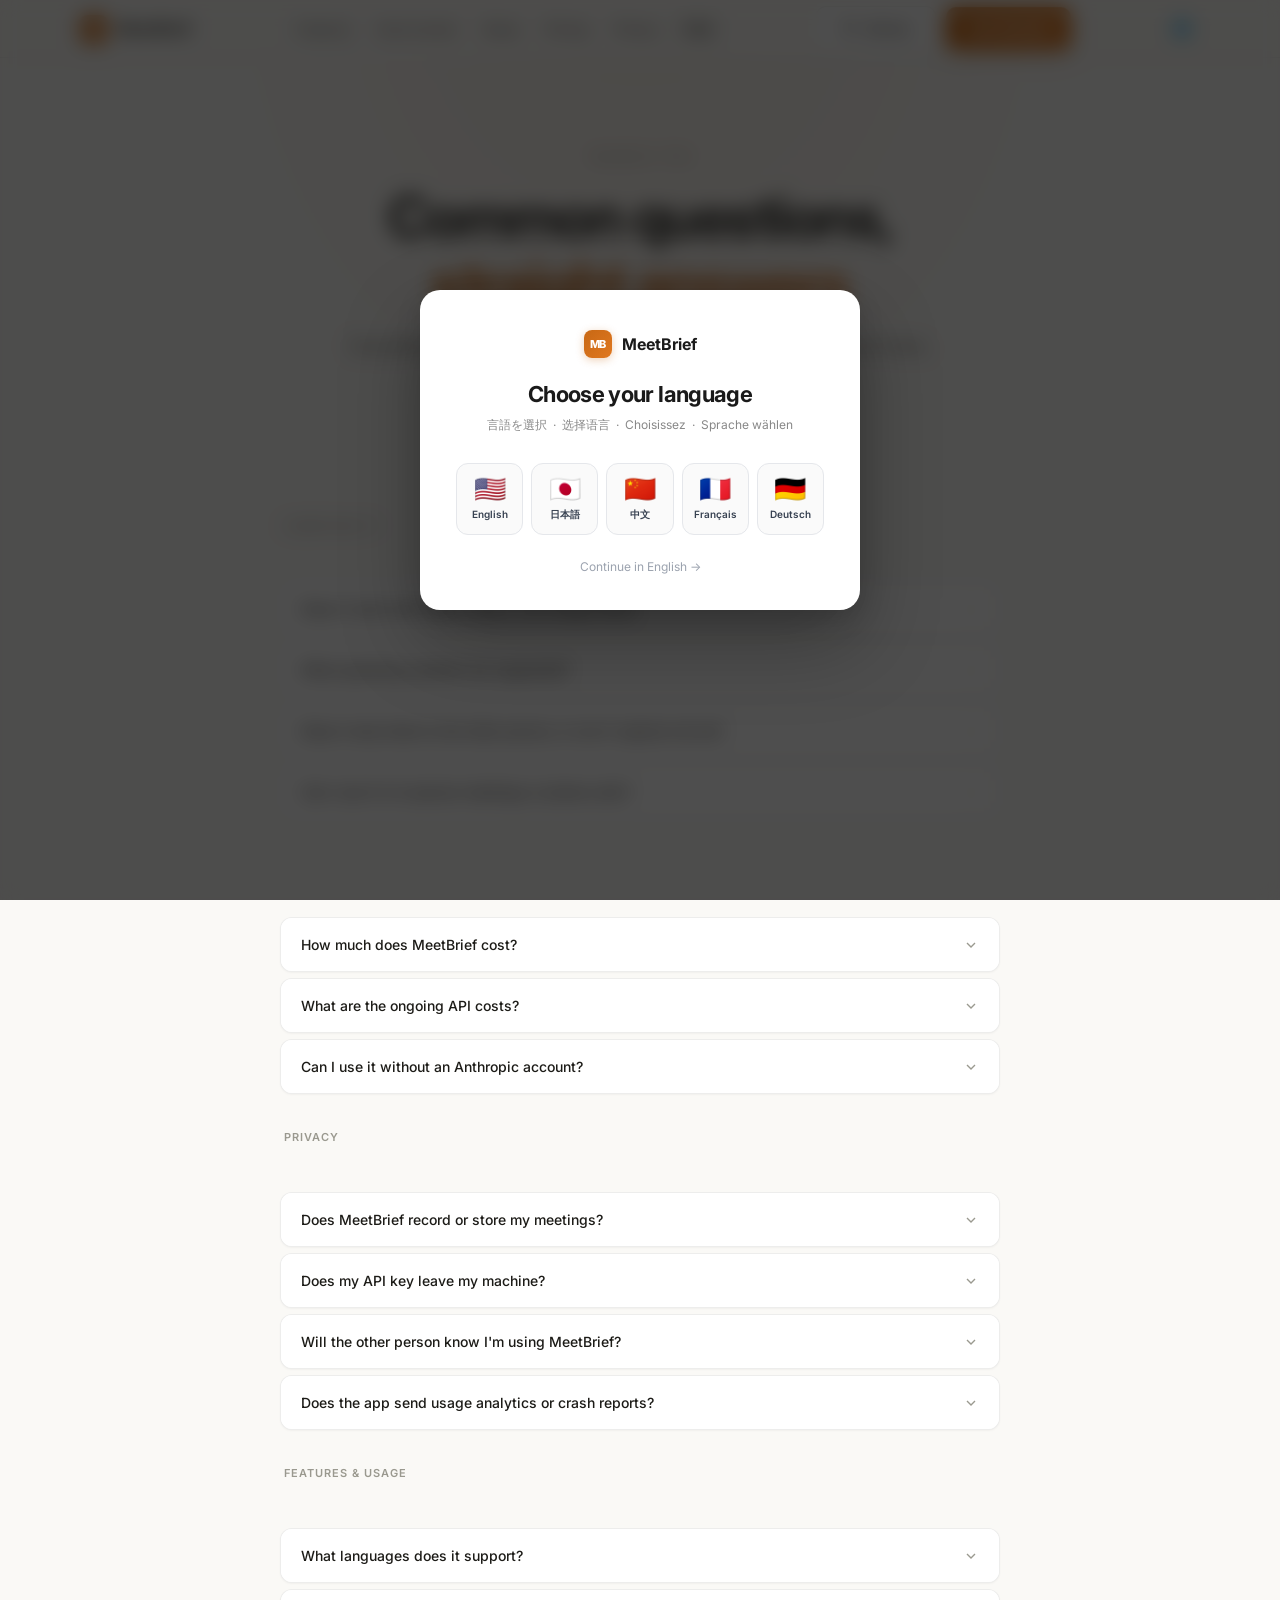
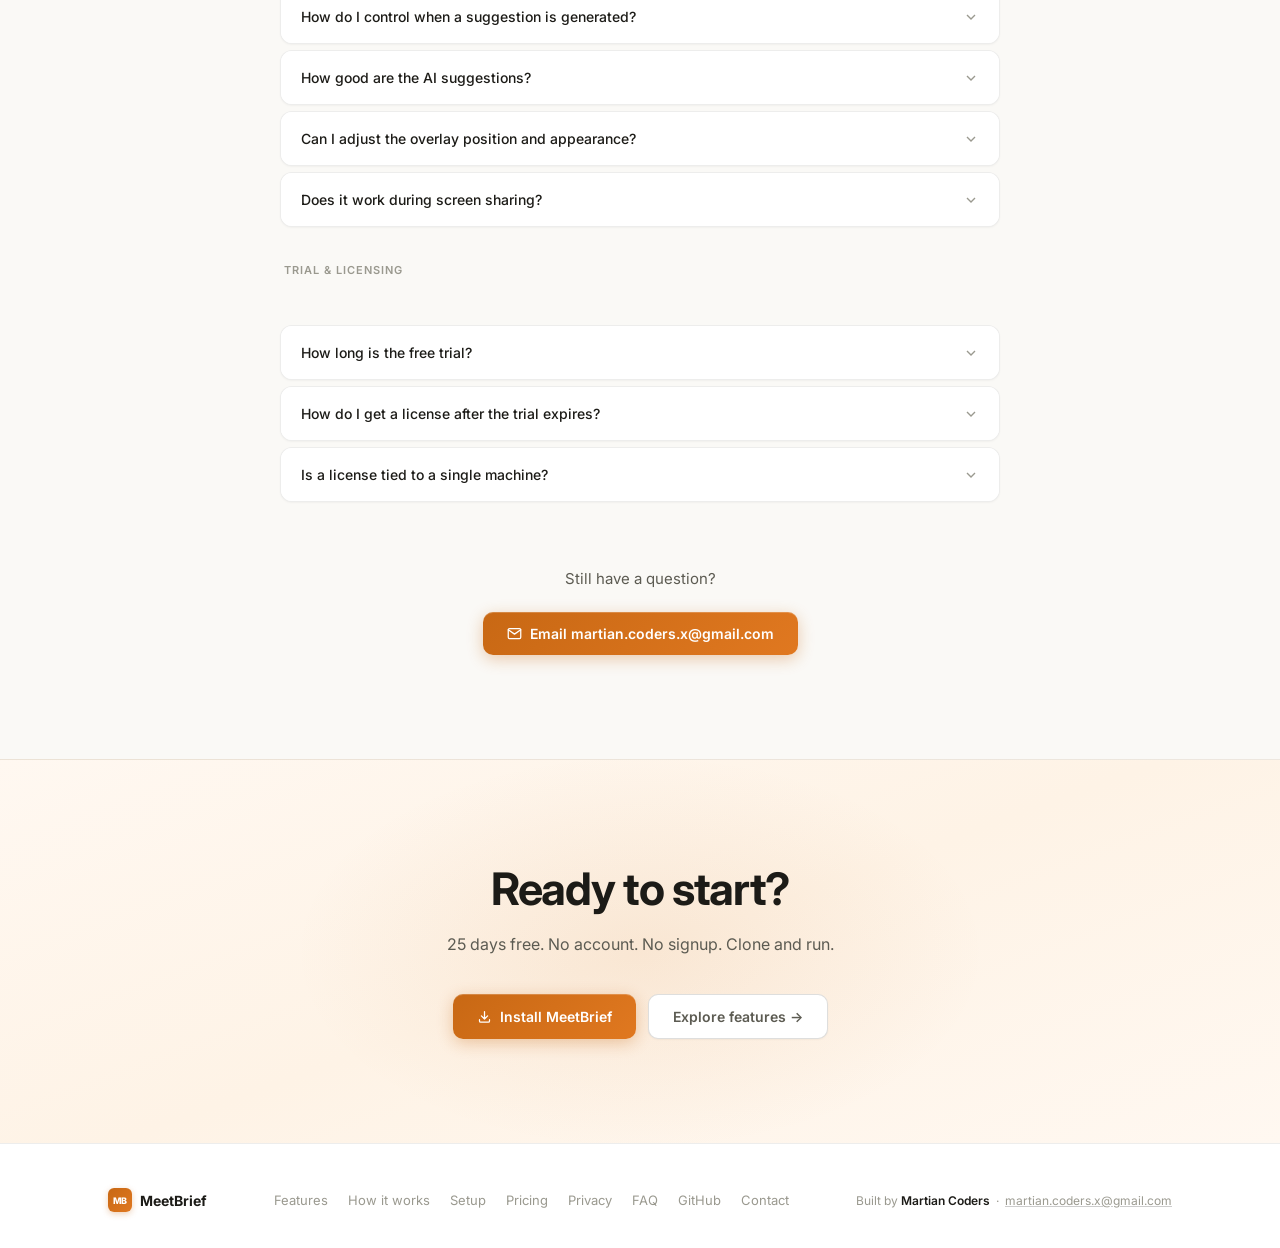
==== commit 2eae43fc: "feat: add full multilingual i18n to all 6 pages Every page now has the language picker modal, 🌐 nav " ====
--- a/faq.html
+++ b/faq.html
@@ -14,6 +14,23 @@
 <link rel="stylesheet" href="style.css">
 </head>
 <body>
+
+<!-- Language picker -->
+<div class="lp-overlay" id="lpOverlay">
+  <div class="lp-card">
+    <div class="lp-logo"><div class="nav-logo-mark">MB</div><span>MeetBrief</span></div>
+    <h2 class="lp-title">Choose your language</h2>
+    <p class="lp-sub">言語を選択 &nbsp;·&nbsp; 选择语言 &nbsp;·&nbsp; Choisissez &nbsp;·&nbsp; Sprache wählen</p>
+    <div class="lp-options">
+      <button class="lp-opt" onclick="selectLang('en')"><span class="lp-flag">🇺🇸</span><span class="lp-name">English</span></button>
+      <button class="lp-opt" onclick="selectLang('ja')"><span class="lp-flag">🇯🇵</span><span class="lp-name">日本語</span></button>
+      <button class="lp-opt" onclick="selectLang('zh')"><span class="lp-flag">🇨🇳</span><span class="lp-name">中文</span></button>
+      <button class="lp-opt" onclick="selectLang('fr')"><span class="lp-flag">🇫🇷</span><span class="lp-name">Français</span></button>
+      <button class="lp-opt" onclick="selectLang('de')"><span class="lp-flag">🇩🇪</span><span class="lp-name">Deutsch</span></button>
+    </div>
+    <button class="lp-skip" onclick="selectLang('en')">Continue in English →</button>
+  </div>
+</div>
 
 <nav>
   <div class="nav-inner">
@@ -34,16 +51,30 @@
         <svg viewBox="0 0 24 24" fill="currentColor"><path d="M12 2C6.477 2 2 6.484 2 12.017c0 4.425 2.865 8.18 6.839 9.504.5.092.682-.217.682-.483 0-.237-.008-.868-.013-1.703-2.782.605-3.369-1.343-3.369-1.343-.454-1.158-1.11-1.466-1.11-1.466-.908-.62.069-.608.069-.608 1.003.07 1.531 1.032 1.531 1.032.892 1.53 2.341 1.088 2.91.832.092-.647.35-1.088.636-1.338-2.22-.253-4.555-1.113-4.555-4.951 0-1.093.39-1.988 1.029-2.688-.103-.253-.446-1.272.098-2.65 0 0 .84-.27 2.75 1.026A9.564 9.564 0 0112 6.844c.85.004 1.705.115 2.504.337 1.909-1.296 2.747-1.027 2.747-1.027.546 1.379.202 2.398.1 2.651.64.7 1.028 1.595 1.028 2.688 0 3.848-2.339 4.695-4.566 4.943.359.309.678.92.678 1.855 0 1.338-.012 2.419-.012 2.747 0 .268.18.58.688.482A10.019 10.019 0 0022 12.017C22 6.484 17.522 2 12 2z"/></svg>
         GitHub
       </a>
-      <a href="install.html" class="btn btn-primary">Get Started</a>
+      <a href="install.html" class="btn btn-primary" data-i18n="faq.nav.getStarted">Get Started</a>
     </div>
+    <button class="nav-lang-btn" id="navLangBtn" onclick="showLangPicker()" title="Change language" aria-label="Change language">🌐</button>
+    <button class="nav-hamburger" id="navHamburger" aria-label="Open menu">
+      <span></span><span></span><span></span>
+    </button>
   </div>
 </nav>
+<div class="nav-mobile" id="navMobile">
+  <a href="features.html">Features</a>
+  <a href="how-it-works.html">How it works</a>
+  <a href="install.html">Setup</a>
+  <a href="pricing.html">Pricing</a>
+  <a href="privacy.html">Privacy</a>
+  <a href="faq.html">FAQ</a>
+  <a href="install.html" class="btn btn-primary" style="margin-top:8px;">Get Started</a>
+  <button onclick="showLangPicker()" style="margin-top:4px;background:rgba(0,0,0,0.04);border:1px solid var(--border2);border-radius:8px;padding:8px 14px;font-size:13px;font-weight:500;color:var(--text2);cursor:pointer;width:100%;font-family:inherit;">🌐 Change Language</button>
+</div>
 
 <section class="page-hero">
   <div class="container">
-    <div class="page-breadcrumb"><a href="index.html">MeetBrief</a> / FAQ</div>
-    <h1 class="fade-up">Common questions,<br><span class="grad-text">straight answers</span></h1>
-    <p class="page-sub fade-up fade-up-delay-1">Everything you need to know before installing. If your question isn't here, email <a href="mailto:martian.coders.x@gmail.com">martian.coders.x@gmail.com</a>.</p>
+    <div class="page-breadcrumb"><a href="index.html">MeetBrief</a> / <span data-i18n="faq.breadcrumb">FAQ</span></div>
+    <h1 class="fade-up" data-i18n-html="faq.hero.h1">Common questions,<br><span class="grad-text">straight answers</span></h1>
+    <p class="page-sub fade-up fade-up-delay-1" data-i18n="faq.hero.sub">Everything you need to know before installing. If your question isn't here, email martian.coders.x@gmail.com.</p>
   </div>
 </section>
 
@@ -52,189 +83,189 @@
     <div class="faq-wrap">
 
       <!-- COMPATIBILITY -->
-      <div class="faq-category fade-up">Compatibility</div>
+      <div class="faq-category fade-up" data-i18n="faq.cat.compat">Compatibility</div>
 
       <div class="faq-list fade-up fade-up-delay-1">
         <div class="faq-item">
-          <div class="faq-q" onclick="toggleFaq(this)">
+          <div class="faq-q" onclick="toggleFaq(this)" data-i18n="faq.compat.q1">
             Does it work with Zoom, Teams, and Google Meet?
             <svg class="faq-chevron" viewBox="0 0 24 24" fill="none" stroke="currentColor" stroke-width="2" width="16" height="16"><polyline points="6 9 12 15 18 9"/></svg>
           </div>
-          <div class="faq-a">Yes. MeetBrief captures system audio — whatever is playing through your speakers or headphones. This means it works with any meeting app: Zoom, Microsoft Teams, Google Meet, Webex, Slack huddles, Discord, phone calls through speakers, or any other audio source. No app integration required.</div>
-        </div>
-
-        <div class="faq-item">
-          <div class="faq-q" onclick="toggleFaq(this)">
+          <div class="faq-a" data-i18n="faq.compat.a1">Yes. MeetBrief captures system audio — whatever is playing through your speakers or headphones. This means it works with any meeting app: Zoom, Microsoft Teams, Google Meet, Webex, Slack huddles, Discord, phone calls through speakers, or any other audio source. No app integration required.</div>
+        </div>
+
+        <div class="faq-item">
+          <div class="faq-q" onclick="toggleFaq(this)" data-i18n="faq.compat.q2">
             What operating systems are supported?
             <svg class="faq-chevron" viewBox="0 0 24 24" fill="none" stroke="currentColor" stroke-width="2" width="16" height="16"><polyline points="6 9 12 15 18 9"/></svg>
           </div>
-          <div class="faq-a"><strong>macOS</strong> (Apple Silicon and Intel) is best supported. System audio capture uses a native subprocess. Screen Recording permission is required. <strong>Windows</strong> works via WASAPI loopback audio capture. <strong>Linux</strong> works with microphone input by default; system audio capture requires a PulseAudio loopback module (<code>pactl load-module module-loopback</code>).</div>
-        </div>
-
-        <div class="faq-item">
-          <div class="faq-q" onclick="toggleFaq(this)">
+          <div class="faq-a" data-i18n="faq.compat.a2">macOS (Apple Silicon and Intel) is best supported. System audio capture uses a native subprocess. Screen Recording permission is required. Windows works via WASAPI loopback audio capture. Linux works with microphone input by default; system audio capture requires a PulseAudio loopback module.</div>
+        </div>
+
+        <div class="faq-item">
+          <div class="faq-q" onclick="toggleFaq(this)" data-i18n="faq.compat.q3">
             Does it only listen to the other person, or can it capture me too?
             <svg class="faq-chevron" viewBox="0 0 24 24" fill="none" stroke="currentColor" stroke-width="2" width="16" height="16"><polyline points="6 9 12 15 18 9"/></svg>
           </div>
-          <div class="faq-a">By default MeetBrief captures system audio (speaker output) — which is the remote participant's voice, not yours. This is intentional: you want suggestions for responding to what <em>they</em> said, not transcription of your own words. Microphone input can be enabled in settings, but the default is system audio only.</div>
-        </div>
-
-        <div class="faq-item">
-          <div class="faq-q" onclick="toggleFaq(this)">
+          <div class="faq-a" data-i18n="faq.compat.a3">By default MeetBrief captures system audio (speaker output) — which is the remote participant's voice, not yours. This is intentional: you want suggestions for responding to what they said, not transcription of your own words. Microphone input can be enabled in settings.</div>
+        </div>
+
+        <div class="faq-item">
+          <div class="faq-q" onclick="toggleFaq(this)" data-i18n="faq.compat.q4">
             Can I use it in in-person meetings or phone calls?
             <svg class="faq-chevron" viewBox="0 0 24 24" fill="none" stroke="currentColor" stroke-width="2" width="16" height="16"><polyline points="6 9 12 15 18 9"/></svg>
           </div>
-          <div class="faq-a">Yes. If you enable microphone input, MeetBrief can transcribe voices from the room or a speakerphone. For phone calls played through speakers, system audio capture picks it up automatically. The quality depends on ambient noise — a quiet room with a good microphone works well.</div>
+          <div class="faq-a" data-i18n="faq.compat.a4">Yes. If you enable microphone input, MeetBrief can transcribe voices from the room or a speakerphone. For phone calls played through speakers, system audio capture picks it up automatically. The quality depends on ambient noise — a quiet room with a good microphone works well.</div>
         </div>
       </div>
 
       <!-- COST -->
-      <div class="faq-category fade-up" style="margin-top:36px;">Pricing & Cost</div>
+      <div class="faq-category fade-up" style="margin-top:36px;" data-i18n="faq.cat.cost">Pricing & Cost</div>
 
       <div class="faq-list fade-up fade-up-delay-1">
         <div class="faq-item">
-          <div class="faq-q" onclick="toggleFaq(this)">
+          <div class="faq-q" onclick="toggleFaq(this)" data-i18n="faq.cost.q1">
             How much does MeetBrief cost?
             <svg class="faq-chevron" viewBox="0 0 24 24" fill="none" stroke="currentColor" stroke-width="2" width="16" height="16"><polyline points="6 9 12 15 18 9"/></svg>
           </div>
-          <div class="faq-a">MeetBrief includes a <strong>25-day free trial</strong> with no limitations. After the trial, a one-time license is required. Email <a href="mailto:martian.coders.x@gmail.com">martian.coders.x@gmail.com</a> with the subject "MeetBrief License" to get a key. You'll receive a <code>MEET-XXXX-XXXX-XXXX</code> format license key to enter directly in the app.</div>
-        </div>
-
-        <div class="faq-item">
-          <div class="faq-q" onclick="toggleFaq(this)">
+          <div class="faq-a" data-i18n="faq.cost.a1">MeetBrief includes a 25-day free trial with no limitations. After the trial, a one-time license is required. Email martian.coders.x@gmail.com with the subject "MeetBrief License" to get a key. You'll receive a MEET-XXXX-XXXX-XXXX format license key to enter directly in the app.</div>
+        </div>
+
+        <div class="faq-item">
+          <div class="faq-q" onclick="toggleFaq(this)" data-i18n="faq.cost.q2">
             What are the ongoing API costs?
             <svg class="faq-chevron" viewBox="0 0 24 24" fill="none" stroke="currentColor" stroke-width="2" width="16" height="16"><polyline points="6 9 12 15 18 9"/></svg>
           </div>
-          <div class="faq-a">API costs depend on your provider and usage. With Anthropic Claude and prompt caching enabled, a one-hour meeting typically costs <strong>under $0.10</strong> in API calls. Without caching it would be approximately $0.50–$0.80. With Ollama (fully local), there is no per-call cost beyond electricity and compute.</div>
-        </div>
-
-        <div class="faq-item">
-          <div class="faq-q" onclick="toggleFaq(this)">
+          <div class="faq-a" data-i18n="faq.cost.a2">API costs depend on your provider and usage. With Anthropic Claude and prompt caching enabled, a one-hour meeting typically costs under $0.10 in API calls. Without caching it would be approximately $0.50–$0.80. With Ollama (fully local), there is no per-call cost beyond electricity and compute.</div>
+        </div>
+
+        <div class="faq-item">
+          <div class="faq-q" onclick="toggleFaq(this)" data-i18n="faq.cost.q3">
             Can I use it without an Anthropic account?
             <svg class="faq-chevron" viewBox="0 0 24 24" fill="none" stroke="currentColor" stroke-width="2" width="16" height="16"><polyline points="6 9 12 15 18 9"/></svg>
           </div>
-          <div class="faq-a">Yes. Set <code>LLM_PROVIDER=ollama</code> in your <code>.env</code> and run any model locally via Ollama. No API key needed and no per-call cost. You'll need a reasonably capable GPU or Apple Silicon CPU for acceptable latency — smaller models like Mistral 7B or Llama 3.1 8B work well on modern hardware.</div>
+          <div class="faq-a" data-i18n="faq.cost.a3">Yes. Set LLM_PROVIDER=ollama in your .env and run any model locally via Ollama. No API key needed and no per-call cost. You'll need a reasonably capable GPU or Apple Silicon CPU for acceptable latency — smaller models like Mistral 7B or Llama 3.1 8B work well on modern hardware.</div>
         </div>
       </div>
 
       <!-- PRIVACY -->
-      <div class="faq-category fade-up" id="privacy" style="margin-top:36px;">Privacy</div>
+      <div class="faq-category fade-up" id="privacy" style="margin-top:36px;" data-i18n="faq.cat.privacy">Privacy</div>
 
       <div class="faq-list fade-up fade-up-delay-1">
         <div class="faq-item">
-          <div class="faq-q" onclick="toggleFaq(this)">
+          <div class="faq-q" onclick="toggleFaq(this)" data-i18n="faq.priv.q1">
             Does MeetBrief record or store my meetings?
             <svg class="faq-chevron" viewBox="0 0 24 24" fill="none" stroke="currentColor" stroke-width="2" width="16" height="16"><polyline points="6 9 12 15 18 9"/></svg>
           </div>
-          <div class="faq-a">Audio is never recorded or written to disk during a session — it's processed in memory by Whisper and discarded after transcription. If you enable Session History in settings, the text transcript and AI suggestions are saved locally to your <code>userData</code> folder. Nothing is ever uploaded to any server.</div>
-        </div>
-
-        <div class="faq-item">
-          <div class="faq-q" onclick="toggleFaq(this)">
+          <div class="faq-a" data-i18n="faq.priv.a1">Audio is never recorded or written to disk during a session — it's processed in memory by Whisper and discarded after transcription. If you enable Session History in settings, the text transcript and AI suggestions are saved locally to your userData folder. Nothing is ever uploaded to any server.</div>
+        </div>
+
+        <div class="faq-item">
+          <div class="faq-q" onclick="toggleFaq(this)" data-i18n="faq.priv.q2">
             Does my API key leave my machine?
             <svg class="faq-chevron" viewBox="0 0 24 24" fill="none" stroke="currentColor" stroke-width="2" width="16" height="16"><polyline points="6 9 12 15 18 9"/></svg>
           </div>
-          <div class="faq-a">Your API key is sent only to <code>api.anthropic.com</code> — the official Anthropic API endpoint — in the Authorization header of HTTPS requests. It is never sent to any MeetBrief endpoint (there isn't one). It is stored locally and not included in any other outbound traffic.</div>
-        </div>
-
-        <div class="faq-item">
-          <div class="faq-q" onclick="toggleFaq(this)">
+          <div class="faq-a" data-i18n="faq.priv.a2">Your API key is sent only to api.anthropic.com — the official Anthropic API endpoint — in the Authorization header of HTTPS requests. It is never sent to any MeetBrief endpoint (there isn't one). It is stored locally and not included in any other outbound traffic.</div>
+        </div>
+
+        <div class="faq-item">
+          <div class="faq-q" onclick="toggleFaq(this)" data-i18n="faq.priv.q3">
             Will the other person know I'm using MeetBrief?
             <svg class="faq-chevron" viewBox="0 0 24 24" fill="none" stroke="currentColor" stroke-width="2" width="16" height="16"><polyline points="6 9 12 15 18 9"/></svg>
           </div>
-          <div class="faq-a">MeetBrief makes no attempt to be stealthy — that's an explicit non-goal. The overlay is visible on your screen. Whether the other person can see it depends entirely on your screen sharing settings. If you're not sharing your screen, they won't see the overlay. If you are sharing, they may see it.</div>
-        </div>
-
-        <div class="faq-item">
-          <div class="faq-q" onclick="toggleFaq(this)">
+          <div class="faq-a" data-i18n="faq.priv.a3">MeetBrief makes no attempt to be stealthy — that's an explicit non-goal. The overlay is visible on your screen. Whether the other person can see it depends entirely on your screen sharing settings. If you're not sharing your screen, they won't see the overlay.</div>
+        </div>
+
+        <div class="faq-item">
+          <div class="faq-q" onclick="toggleFaq(this)" data-i18n="faq.priv.q4">
             Does the app send usage analytics or crash reports?
             <svg class="faq-chevron" viewBox="0 0 24 24" fill="none" stroke="currentColor" stroke-width="2" width="16" height="16"><polyline points="6 9 12 15 18 9"/></svg>
           </div>
-          <div class="faq-a">No. MeetBrief contains no analytics SDK, no crash reporter (like Sentry or Crashlytics), and no usage telemetry. The app makes no background network calls. You can verify this by inspecting the source code and searching for <code>fetch(</code> or <code>axios</code> calls.</div>
+          <div class="faq-a" data-i18n="faq.priv.a4">No. MeetBrief contains no analytics SDK, no crash reporter (like Sentry or Crashlytics), and no usage telemetry. The app makes no background network calls. You can verify this by inspecting the source code and searching for fetch( or axios calls.</div>
         </div>
       </div>
 
       <!-- FEATURES -->
-      <div class="faq-category fade-up" style="margin-top:36px;">Features & Usage</div>
+      <div class="faq-category fade-up" style="margin-top:36px;" data-i18n="faq.cat.features">Features & Usage</div>
 
       <div class="faq-list fade-up fade-up-delay-1">
         <div class="faq-item">
-          <div class="faq-q" onclick="toggleFaq(this)">
+          <div class="faq-q" onclick="toggleFaq(this)" data-i18n="faq.feat.q1">
             What languages does it support?
             <svg class="faq-chevron" viewBox="0 0 24 24" fill="none" stroke="currentColor" stroke-width="2" width="16" height="16"><polyline points="6 9 12 15 18 9"/></svg>
           </div>
-          <div class="faq-a">Whisper supports 99 languages for transcription. With the <em>translate</em> task enabled (the default), speech in any language is automatically converted to English text before being sent to the LLM. The AI response is always in English. This means you can use MeetBrief for multilingual meetings — a French speaker, a Mandarin speaker, and an Arabic speaker can all be transcribed and responded to from a single session.</div>
-        </div>
-
-        <div class="faq-item">
-          <div class="faq-q" onclick="toggleFaq(this)">
+          <div class="faq-a" data-i18n="faq.feat.a1">Whisper supports 99 languages for transcription. With the translate task enabled (the default), speech in any language is automatically converted to English text before being sent to the LLM. This means you can use MeetBrief for multilingual meetings — a French speaker, a Mandarin speaker, and an Arabic speaker can all be transcribed and responded to from a single session.</div>
+        </div>
+
+        <div class="faq-item">
+          <div class="faq-q" onclick="toggleFaq(this)" data-i18n="faq.feat.q2">
             How do I control when a suggestion is generated?
             <svg class="faq-chevron" viewBox="0 0 24 24" fill="none" stroke="currentColor" stroke-width="2" width="16" height="16"><polyline points="6 9 12 15 18 9"/></svg>
           </div>
-          <div class="faq-a">By default, suggestions are triggered automatically when Silero VAD detects approximately 1 second of silence after speech — meaning the other person has finished their turn. You can also force-generate at any time using the configurable hotkey (press it while they're still speaking if you want an early suggestion, or press it again to regenerate). The auto-trigger can be disabled in settings.</div>
-        </div>
-
-        <div class="faq-item">
-          <div class="faq-q" onclick="toggleFaq(this)">
+          <div class="faq-a" data-i18n="faq.feat.a2">By default, suggestions are triggered automatically when Silero VAD detects approximately 1 second of silence after speech — meaning the other person has finished their turn. You can also force-generate at any time using the configurable hotkey. The auto-trigger can be disabled in settings.</div>
+        </div>
+
+        <div class="faq-item">
+          <div class="faq-q" onclick="toggleFaq(this)" data-i18n="faq.feat.q3">
             How good are the AI suggestions?
             <svg class="faq-chevron" viewBox="0 0 24 24" fill="none" stroke="currentColor" stroke-width="2" width="16" height="16"><polyline points="6 9 12 15 18 9"/></svg>
           </div>
-          <div class="faq-a">Quality depends heavily on the context you load before the meeting. A detailed system prompt — including your role, objectives, the other party's likely concerns, and key talking points — produces much better suggestions than a blank or sparse context. Think of it like briefing a very smart assistant before a call. With good context and Claude, suggestions are typically relevant and usable within 1–2 seconds of the speaker finishing.</div>
-        </div>
-
-        <div class="faq-item">
-          <div class="faq-q" onclick="toggleFaq(this)">
+          <div class="faq-a" data-i18n="faq.feat.a3">Quality depends heavily on the context you load before the meeting. A detailed system prompt — including your role, objectives, the other party's likely concerns, and key talking points — produces much better suggestions than a blank or sparse context. With good context and Claude, suggestions are typically relevant and usable within 1–2 seconds of the speaker finishing.</div>
+        </div>
+
+        <div class="faq-item">
+          <div class="faq-q" onclick="toggleFaq(this)" data-i18n="faq.feat.q4">
             Can I adjust the overlay position and appearance?
             <svg class="faq-chevron" viewBox="0 0 24 24" fill="none" stroke="currentColor" stroke-width="2" width="16" height="16"><polyline points="6 9 12 15 18 9"/></svg>
           </div>
-          <div class="faq-a">Yes. The overlay position, size, and opacity are adjustable in settings. It defaults to the bottom-right corner of your screen at medium opacity. You can move it to any screen position and control whether it auto-hides when not showing new content.</div>
-        </div>
-
-        <div class="faq-item">
-          <div class="faq-q" onclick="toggleFaq(this)">
+          <div class="faq-a" data-i18n="faq.feat.a4">Yes. The overlay position, size, and opacity are adjustable in settings. It defaults to the bottom-right corner of your screen at medium opacity. You can move it to any screen position and control whether it auto-hides when not showing new content.</div>
+        </div>
+
+        <div class="faq-item">
+          <div class="faq-q" onclick="toggleFaq(this)" data-i18n="faq.feat.q5">
             Does it work during screen sharing?
             <svg class="faq-chevron" viewBox="0 0 24 24" fill="none" stroke="currentColor" stroke-width="2" width="16" height="16"><polyline points="6 9 12 15 18 9"/></svg>
           </div>
-          <div class="faq-a">Yes, it continues capturing and generating suggestions during screen sharing. Whether the overlay is visible in your screen share depends on your meeting app and settings. In Zoom for example, you can share a specific window instead of your full desktop to exclude the overlay from what others see.</div>
+          <div class="faq-a" data-i18n="faq.feat.a5">Yes, it continues capturing and generating suggestions during screen sharing. Whether the overlay is visible in your screen share depends on your meeting app and settings. In Zoom for example, you can share a specific window instead of your full desktop to exclude the overlay from what others see.</div>
         </div>
       </div>
 
       <!-- LICENSE -->
-      <div class="faq-category fade-up" style="margin-top:36px;">Trial & Licensing</div>
+      <div class="faq-category fade-up" style="margin-top:36px;" data-i18n="faq.cat.license">Trial & Licensing</div>
 
       <div class="faq-list fade-up fade-up-delay-1">
         <div class="faq-item">
-          <div class="faq-q" onclick="toggleFaq(this)">
+          <div class="faq-q" onclick="toggleFaq(this)" data-i18n="faq.lic.q1">
             How long is the free trial?
             <svg class="faq-chevron" viewBox="0 0 24 24" fill="none" stroke="currentColor" stroke-width="2" width="16" height="16"><polyline points="6 9 12 15 18 9"/></svg>
           </div>
-          <div class="faq-a">The trial is <strong>25 calendar days</strong> from first installation. All features are fully available during the trial with no limitations. After 25 days, the app shows a lock screen until a license key is entered. The trial timer is based on the installation date and cannot be reset by reinstalling.</div>
-        </div>
-
-        <div class="faq-item">
-          <div class="faq-q" onclick="toggleFaq(this)">
+          <div class="faq-a" data-i18n="faq.lic.a1">The trial is 25 calendar days from first installation. All features are fully available during the trial with no limitations. After 25 days, the app shows a lock screen until a license key is entered. The trial timer is based on the installation date and cannot be reset by reinstalling.</div>
+        </div>
+
+        <div class="faq-item">
+          <div class="faq-q" onclick="toggleFaq(this)" data-i18n="faq.lic.q2">
             How do I get a license after the trial expires?
             <svg class="faq-chevron" viewBox="0 0 24 24" fill="none" stroke="currentColor" stroke-width="2" width="16" height="16"><polyline points="6 9 12 15 18 9"/></svg>
           </div>
-          <div class="faq-a">Email <a href="mailto:martian.coders.x@gmail.com">martian.coders.x@gmail.com</a> with the subject "MeetBrief License". You'll receive a license key in the format <code>MEET-XXXX-XXXX-XXXX</code>. Enter it in the text field on the trial-expired screen and click Activate — the app will reload immediately.</div>
-        </div>
-
-        <div class="faq-item">
-          <div class="faq-q" onclick="toggleFaq(this)">
+          <div class="faq-a" data-i18n="faq.lic.a2">Email martian.coders.x@gmail.com with the subject "MeetBrief License". You'll receive a license key in the format MEET-XXXX-XXXX-XXXX. Enter it in the text field on the trial-expired screen and click Activate — the app will reload immediately.</div>
+        </div>
+
+        <div class="faq-item">
+          <div class="faq-q" onclick="toggleFaq(this)" data-i18n="faq.lic.q3">
             Is a license tied to a single machine?
             <svg class="faq-chevron" viewBox="0 0 24 24" fill="none" stroke="currentColor" stroke-width="2" width="16" height="16"><polyline points="6 9 12 15 18 9"/></svg>
           </div>
-          <div class="faq-a">License keys are for personal use — one person, reasonable number of machines. There's no technical enforcement of machine limits. If you need a key for a team or enterprise deployment, email to discuss terms.</div>
+          <div class="faq-a" data-i18n="faq.lic.a3">License keys are for personal use — one person, reasonable number of machines. There's no technical enforcement of machine limits. If you need a key for a team or enterprise deployment, email to discuss terms.</div>
         </div>
       </div>
 
     </div><!-- end faq-wrap -->
 
     <div style="margin-top:64px; text-align:center;" class="fade-up">
-      <p style="font-size:15px; color:var(--text2); margin-bottom:20px;">Still have a question?</p>
+      <p style="font-size:15px; color:var(--text2); margin-bottom:20px;" data-i18n="faq.still.text">Still have a question?</p>
       <a href="mailto:martian.coders.x@gmail.com" class="btn btn-primary">
         <svg viewBox="0 0 24 24" fill="none" stroke="currentColor" stroke-width="2" stroke-linecap="round" stroke-linejoin="round"><path d="M4 4h16c1.1 0 2 .9 2 2v12c0 1.1-.9 2-2 2H4c-1.1 0-2-.9-2-2V6c0-1.1.9-2 2-2z"/><polyline points="22,6 12,13 2,6"/></svg>
-        Email martian.coders.x@gmail.com
+        <span data-i18n="faq.still.btn">Email martian.coders.x@gmail.com</span>
       </a>
     </div>
   </div>
@@ -244,14 +275,14 @@
 <section class="cta-section" style="border-top:1px solid var(--border);">
   <div class="cta-glow"></div>
   <div class="container">
-    <h2 class="fade-up">Ready to start?</h2>
-    <p class="fade-up fade-up-delay-1">25 days free. No account. No signup. Clone and run.</p>
+    <h2 class="fade-up" data-i18n="faq.cta.h2">Ready to start?</h2>
+    <p class="fade-up fade-up-delay-1" data-i18n="faq.cta.p">25 days free. No account. No signup. Clone and run.</p>
     <div class="cta-actions">
       <a href="install.html" class="btn btn-primary fade-up fade-up-delay-2">
         <svg viewBox="0 0 24 24" fill="none" stroke="currentColor" stroke-width="2" stroke-linecap="round" stroke-linejoin="round"><path d="M4 17v2a2 2 0 0 0 2 2h12a2 2 0 0 0 2-2v-2M7 11l5 5 5-5m-5-7v12"/></svg>
-        Install MeetBrief
+        <span data-i18n="faq.cta.btn1">Install MeetBrief</span>
       </a>
-      <a href="features.html" class="btn btn-ghost fade-up fade-up-delay-3">Explore features →</a>
+      <a href="features.html" class="btn btn-ghost fade-up fade-up-delay-3" data-i18n="faq.cta.btn2">Explore features →</a>
     </div>
   </div>
 </section>
@@ -288,6 +319,343 @@
   document.querySelectorAll('.faq-item.open').forEach(i => i.classList.remove('open'));
   if (!isOpen) item.classList.add('open');
 }
+
+// Hamburger
+const hamburger = document.getElementById('navHamburger');
+const navMobile = document.getElementById('navMobile');
+if (hamburger && navMobile) {
+  hamburger.addEventListener('click', () => {
+    const open = navMobile.classList.toggle('open');
+    hamburger.classList.toggle('open', open);
+  });
+  document.addEventListener('click', e => {
+    if (!hamburger.contains(e.target) && !navMobile.contains(e.target)) {
+      navMobile.classList.remove('open');
+      hamburger.classList.remove('open');
+    }
+  });
+}
+
+// i18n
+const langFlags = { en: '🇺🇸', ja: '🇯🇵', zh: '🇨🇳', fr: '🇫🇷', de: '🇩🇪' };
+const i18n = {
+  en: {
+    'faq.nav.getStarted': 'Get Started',
+    'faq.breadcrumb': 'FAQ',
+    'faq.hero.h1': 'Common questions,<br><span class="grad-text">straight answers</span>',
+    'faq.hero.sub': 'Everything you need to know before installing. If your question isn\'t here, email martian.coders.x@gmail.com.',
+    'faq.cat.compat': 'Compatibility',
+    'faq.compat.q1': 'Does it work with Zoom, Teams, and Google Meet?',
+    'faq.compat.a1': 'Yes. MeetBrief captures system audio — whatever is playing through your speakers or headphones. This means it works with any meeting app: Zoom, Microsoft Teams, Google Meet, Webex, Slack huddles, Discord, phone calls through speakers, or any other audio source. No app integration required.',
+    'faq.compat.q2': 'What operating systems are supported?',
+    'faq.compat.a2': 'macOS (Apple Silicon and Intel) is best supported. System audio capture uses a native subprocess. Screen Recording permission is required. Windows works via WASAPI loopback audio capture. Linux works with microphone input by default; system audio capture requires a PulseAudio loopback module.',
+    'faq.compat.q3': 'Does it only listen to the other person, or can it capture me too?',
+    'faq.compat.a3': 'By default MeetBrief captures system audio (speaker output) — which is the remote participant\'s voice, not yours. This is intentional: you want suggestions for responding to what they said. Microphone input can be enabled in settings.',
+    'faq.compat.q4': 'Can I use it in in-person meetings or phone calls?',
+    'faq.compat.a4': 'Yes. If you enable microphone input, MeetBrief can transcribe voices from the room or a speakerphone. For phone calls played through speakers, system audio capture picks it up automatically.',
+    'faq.cat.cost': 'Pricing & Cost',
+    'faq.cost.q1': 'How much does MeetBrief cost?',
+    'faq.cost.a1': 'MeetBrief includes a 25-day free trial with no limitations. After the trial, a one-time license is required. Email martian.coders.x@gmail.com with the subject "MeetBrief License" to get a key.',
+    'faq.cost.q2': 'What are the ongoing API costs?',
+    'faq.cost.a2': 'API costs depend on your provider and usage. With Anthropic Claude and prompt caching enabled, a one-hour meeting typically costs under $0.10 in API calls. With Ollama (fully local), there is no per-call cost.',
+    'faq.cost.q3': 'Can I use it without an Anthropic account?',
+    'faq.cost.a3': 'Yes. Set LLM_PROVIDER=ollama in your .env and run any model locally via Ollama. No API key needed and no per-call cost.',
+    'faq.cat.privacy': 'Privacy',
+    'faq.priv.q1': 'Does MeetBrief record or store my meetings?',
+    'faq.priv.a1': 'Audio is never recorded or written to disk during a session — it\'s processed in memory by Whisper and discarded after transcription. If you enable Session History, the text transcript and AI suggestions are saved locally. Nothing is ever uploaded to any server.',
+    'faq.priv.q2': 'Does my API key leave my machine?',
+    'faq.priv.a2': 'Your API key is sent only to api.anthropic.com in the Authorization header of HTTPS requests. It is never sent to any MeetBrief endpoint (there isn\'t one). It is stored locally.',
+    'faq.priv.q3': 'Will the other person know I\'m using MeetBrief?',
+    'faq.priv.a3': 'MeetBrief makes no attempt to be stealthy. The overlay is visible on your screen. Whether the other person can see it depends entirely on your screen sharing settings.',
+    'faq.priv.q4': 'Does the app send usage analytics or crash reports?',
+    'faq.priv.a4': 'No. MeetBrief contains no analytics SDK, no crash reporter, and no usage telemetry. The app makes no background network calls.',
+    'faq.cat.features': 'Features & Usage',
+    'faq.feat.q1': 'What languages does it support?',
+    'faq.feat.a1': 'Whisper supports 99 languages for transcription. With the translate task enabled (the default), speech in any language is automatically converted to English text before being sent to the LLM. You can use MeetBrief for multilingual meetings.',
+    'faq.feat.q2': 'How do I control when a suggestion is generated?',
+    'faq.feat.a2': 'By default, suggestions are triggered automatically when Silero VAD detects approximately 1 second of silence after speech. You can also force-generate at any time using the configurable hotkey. The auto-trigger can be disabled in settings.',
+    'faq.feat.q3': 'How good are the AI suggestions?',
+    'faq.feat.a3': 'Quality depends heavily on the context you load before the meeting. A detailed system prompt — including your role, objectives, the other party\'s likely concerns, and key talking points — produces much better suggestions than a blank context.',
+    'faq.feat.q4': 'Can I adjust the overlay position and appearance?',
+    'faq.feat.a4': 'Yes. The overlay position, size, and opacity are adjustable in settings. It defaults to the bottom-right corner of your screen at medium opacity.',
+    'faq.feat.q5': 'Does it work during screen sharing?',
+    'faq.feat.a5': 'Yes, it continues capturing and generating suggestions during screen sharing. In Zoom for example, you can share a specific window instead of your full desktop to exclude the overlay.',
+    'faq.cat.license': 'Trial & Licensing',
+    'faq.lic.q1': 'How long is the free trial?',
+    'faq.lic.a1': 'The trial is 25 calendar days from first installation. All features are fully available during the trial with no limitations. After 25 days, the app shows a lock screen until a license key is entered.',
+    'faq.lic.q2': 'How do I get a license after the trial expires?',
+    'faq.lic.a2': 'Email martian.coders.x@gmail.com with the subject "MeetBrief License". You\'ll receive a license key in the format MEET-XXXX-XXXX-XXXX. Enter it in the text field on the trial-expired screen and click Activate.',
+    'faq.lic.q3': 'Is a license tied to a single machine?',
+    'faq.lic.a3': 'License keys are for personal use — one person, reasonable number of machines. There\'s no technical enforcement of machine limits.',
+    'faq.still.text': 'Still have a question?',
+    'faq.still.btn': 'Email martian.coders.x@gmail.com',
+    'faq.cta.h2': 'Ready to start?',
+    'faq.cta.p': '25 days free. No account. No signup. Clone and run.',
+    'faq.cta.btn1': 'Install MeetBrief',
+    'faq.cta.btn2': 'Explore features →',
+  },
+  ja: {
+    'faq.nav.getStarted': '今すぐ始める',
+    'faq.breadcrumb': 'よくある質問',
+    'faq.hero.h1': 'よくある質問に<br><span class="grad-text">明快な回答を</span>',
+    'faq.hero.sub': 'インストール前に必要なことはすべてここにあります。ご質問がある場合はmartian.coders.x@gmail.comまでメールしてください。',
+    'faq.cat.compat': '互換性',
+    'faq.compat.q1': 'Zoom、Teams、Google Meetで動作しますか？',
+    'faq.compat.a1': 'はい。MeetBriefはシステム音声（スピーカーやヘッドフォンから再生されているもの）をキャプチャします。つまり、Zoom、Microsoft Teams、Google Meet、Webex、Slackハドル、Discord、スピーカーからの電話通話など、あらゆる会議アプリで動作します。アプリ統合は不要です。',
+    'faq.compat.q2': 'どのOSをサポートしていますか？',
+    'faq.compat.a2': 'macOS（Apple SiliconとIntel）が最もサポートされています。システム音声キャプチャはネイティブサブプロセスを使用します。画面収録の権限が必要です。WindowsはWASAPIループバック音声キャプチャで動作します。LinuxはデフォルトでマイクInput使用です。',
+    'faq.compat.q3': '相手の声だけを聞きますか、それとも自分の声もキャプチャできますか？',
+    'faq.compat.a3': 'デフォルトではMeetBriefはシステム音声（スピーカー出力）をキャプチャします。これはリモート参加者の声であり、あなた自身の声ではありません。マイク入力は設定で有効にできます。',
+    'faq.compat.q4': '対面会議や電話でも使用できますか？',
+    'faq.compat.a4': 'はい。マイク入力を有効にすれば、部屋の声や拡声器の声を文字起こしできます。スピーカーから再生される電話通話はシステム音声キャプチャで自動的に拾います。',
+    'faq.cat.cost': '料金とコスト',
+    'faq.cost.q1': 'MeetBriefの料金はいくらですか？',
+    'faq.cost.a1': 'MeetBriefには制限なしの25日間無料トライアルが含まれています。トライアル後は一度限りのライセンスが必要です。"MeetBrief License"という件名でmartian.coders.x@gmail.comにメールしてキーを取得してください。',
+    'faq.cost.q2': '継続的なAPIコストはいくらですか？',
+    'faq.cost.a2': 'APIコストはプロバイダーと使用量によって異なります。Anthropic Claudeとプロンプトキャッシュを使用した場合、1時間の会議は通常$0.10未満です。Ollama（完全ローカル）の場合、呼び出しごとのコストはかかりません。',
+    'faq.cost.q3': 'Anthropicアカウントなしで使用できますか？',
+    'faq.cost.a3': 'はい。.envでLLM_PROVIDER=ollamaを設定し、Ollama経由でローカルモデルを実行します。APIキー不要、呼び出しごとのコストなしです。',
+    'faq.cat.privacy': 'プライバシー',
+    'faq.priv.q1': 'MeetBriefは会議を録音・保存しますか？',
+    'faq.priv.a1': '音声はセッション中にディスクに録音・書き込まれることはありません。Whisperでメモリ上で処理され、文字起こし後に破棄されます。セッション履歴を有効にすると、テキストトランスクリプトとAI提案がローカルに保存されます。',
+    'faq.priv.q2': 'APIキーはマシンから外に出ますか？',
+    'faq.priv.a2': 'APIキーはHTTPSリクエストのAuthorizationヘッダーでapi.anthropic.comにのみ送信されます。MeetBriefのエンドポイントには送信されません（存在しないため）。',
+    'faq.priv.q3': '相手は私がMeetBriefを使っていることを知りますか？',
+    'faq.priv.a3': 'MeetBriefはステルス性を意図的に設けていません。オーバーレイはあなたの画面に表示されます。相手に見えるかどうかは画面共有の設定によります。',
+    'faq.priv.q4': 'アプリは使用状況分析やクラッシュレポートを送信しますか？',
+    'faq.priv.a4': 'いいえ。MeetBriefには分析SDK、クラッシュレポーター、使用状況テレメトリは含まれていません。バックグラウンドのネットワーク呼び出しは行いません。',
+    'faq.cat.features': '機能と使い方',
+    'faq.feat.q1': 'どの言語をサポートしていますか？',
+    'faq.feat.a1': 'Whisperは99言語の文字起こしをサポートします。翻訳タスクが有効（デフォルト）の場合、あらゆる言語の音声が自動的に英語テキストに変換されてからLLMに送信されます。多言語会議でもご利用いただけます。',
+    'faq.feat.q2': '提案が生成されるタイミングをコントロールできますか？',
+    'faq.feat.a2': 'デフォルトでは、Silero VADが発話後約1秒の無音を検出したときに自動的に提案がトリガーされます。設定可能なホットキーでいつでも強制生成することもできます。',
+    'faq.feat.q3': 'AIの提案の質はどれくらいですか？',
+    'faq.feat.a3': '会議前に読み込むコンテキストによって質は大きく変わります。役割、目標、相手の関心事、重要な話題を含む詳細なシステムプロンプトにより、より良い提案が得られます。',
+    'faq.feat.q4': 'オーバーレイの位置や外観を調整できますか？',
+    'faq.feat.a4': 'はい。オーバーレイの位置、サイズ、透明度は設定で調整できます。デフォルトでは画面右下の中程度の不透明度に設定されています。',
+    'faq.feat.q5': '画面共有中も動作しますか？',
+    'faq.feat.a5': 'はい、画面共有中もキャプチャと提案生成を続けます。Zoomでは特定のウィンドウのみを共有することでオーバーレイを他の参加者から隠すことができます。',
+    'faq.cat.license': 'トライアルとライセンス',
+    'faq.lic.q1': '無料トライアルはどのくらいの期間ですか？',
+    'faq.lic.a1': 'トライアルは初回インストールから25日間です。この期間中はすべての機能が制限なく利用できます。25日後はライセンスキーを入力するまでロック画面が表示されます。',
+    'faq.lic.q2': 'トライアル終了後にライセンスを取得するにはどうすればよいですか？',
+    'faq.lic.a2': '"MeetBrief License"という件名でmartian.coders.x@gmail.comにメールしてください。MEET-XXXX-XXXX-XXXX形式のライセンスキーが届きます。トライアル期限切れ画面のテキストフィールドに入力してActivateをクリックするとアプリが再読み込みされます。',
+    'faq.lic.q3': 'ライセンスは1台のマシンに紐付けられますか？',
+    'faq.lic.a3': 'ライセンスキーは個人使用向けです。1人が複数台で使用できます。マシン数の技術的な制限はありません。',
+    'faq.still.text': 'まだご質問がありますか？',
+    'faq.still.btn': 'martian.coders.x@gmail.comにメール',
+    'faq.cta.h2': '始める準備はできていますか？',
+    'faq.cta.p': '25日間無料。アカウント不要。サインアップ不要。クローンして実行するだけです。',
+    'faq.cta.btn1': 'MeetBriefをインストール',
+    'faq.cta.btn2': '機能を見る →',
+  },
+  zh: {
+    'faq.nav.getStarted': '立即开始',
+    'faq.breadcrumb': '常见问题',
+    'faq.hero.h1': '常见问题，<br><span class="grad-text">直接解答</span>',
+    'faq.hero.sub': '安装前您需要了解的一切。如果您的问题不在此列，请发邮件至martian.coders.x@gmail.com。',
+    'faq.cat.compat': '兼容性',
+    'faq.compat.q1': '它能与Zoom、Teams和Google Meet配合使用吗？',
+    'faq.compat.a1': '可以。MeetBrief捕获系统音频——扬声器或耳机播放的任何内容。这意味着它适用于任何会议应用：Zoom、Microsoft Teams、Google Meet、Webex、Slack、Discord、通过扬声器的电话通话，或任何其他音频来源。无需任何应用集成。',
+    'faq.compat.q2': '支持哪些操作系统？',
+    'faq.compat.a2': 'macOS（Apple Silicon和Intel）支持最好，使用原生子进程捕获系统音频，需要屏幕录制权限。Windows通过WASAPI环回音频捕获工作。Linux默认使用麦克风输入，系统音频捕获需要PulseAudio环回模块。',
+    'faq.compat.q3': '它只监听对方，还是也能捕获我的声音？',
+    'faq.compat.a3': '默认情况下，MeetBrief捕获系统音频（扬声器输出）——即远程参与者的声音，而非您自己的声音。这是有意为之：您希望获得对对方所说内容的回应建议。麦克风输入可在设置中启用。',
+    'faq.compat.q4': '我可以在面对面会议或电话中使用它吗？',
+    'faq.compat.a4': '可以。启用麦克风输入后，MeetBrief可以转录房间内的声音或扬声器电话。通过扬声器播放的电话通话会被系统音频捕获自动拾取。',
+    'faq.cat.cost': '定价与成本',
+    'faq.cost.q1': 'MeetBrief收费多少？',
+    'faq.cost.a1': 'MeetBrief提供25天无限制免费试用。试用期后需要一次性许可证。发送主题为"MeetBrief License"的邮件至martian.coders.x@gmail.com获取密钥。',
+    'faq.cost.q2': '持续的API费用是多少？',
+    'faq.cost.a2': 'API费用取决于您的提供商和使用量。使用Anthropic Claude并开启提示词缓存，一小时的会议通常API费用低于$0.10。使用Ollama（完全本地化），则没有每次调用的费用。',
+    'faq.cost.q3': '我可以不使用Anthropic账号吗？',
+    'faq.cost.a3': '可以。在.env中设置LLM_PROVIDER=ollama，通过Ollama在本地运行任何模型。无需API密钥，也没有每次调用的费用。',
+    'faq.cat.privacy': '隐私',
+    'faq.priv.q1': 'MeetBrief会录制或存储我的会议吗？',
+    'faq.priv.a1': '音频在会话期间从不录制或写入磁盘——它由Whisper在内存中处理，转录后即丢弃。如果您在设置中启用会话历史，文字转录和AI建议将保存在本地。任何内容都不会上传到任何服务器。',
+    'faq.priv.q2': '我的API密钥会离开我的机器吗？',
+    'faq.priv.a2': '您的API密钥仅通过HTTPS请求的Authorization标头发送至api.anthropic.com。它永远不会发送到任何MeetBrief端点（根本没有这样的端点）。它在本地存储。',
+    'faq.priv.q3': '对方会知道我在使用MeetBrief吗？',
+    'faq.priv.a3': 'MeetBrief没有试图隐蔽——这是明确的非目标。悬浮窗在您的屏幕上可见。对方是否能看到它完全取决于您的屏幕共享设置。',
+    'faq.priv.q4': '应用会发送使用分析或崩溃报告吗？',
+    'faq.priv.a4': '不会。MeetBrief不包含任何分析SDK、崩溃报告器或使用遥测。应用不进行任何后台网络调用。',
+    'faq.cat.features': '功能与使用',
+    'faq.feat.q1': '它支持哪些语言？',
+    'faq.feat.a1': 'Whisper支持99种语言的转录。启用翻译任务（默认）后，任何语言的语音在发送给LLM之前都会自动转换为英文文本。您可以在多语言会议中使用MeetBrief。',
+    'faq.feat.q2': '如何控制建议的生成时机？',
+    'faq.feat.a2': '默认情况下，当Silero VAD检测到语音后约1秒的静音时，建议会自动触发——意味着对方已完成发言。您也可以随时使用可配置的快捷键强制生成。',
+    'faq.feat.q3': 'AI建议的质量如何？',
+    'faq.feat.a3': '质量很大程度上取决于您在会议前加载的上下文。包含您的角色、目标、对方可能的关切和关键谈话要点的详细系统提示词，比空白或简单的上下文能产生更好的建议。',
+    'faq.feat.q4': '我可以调整悬浮窗的位置和外观吗？',
+    'faq.feat.a4': '可以。悬浮窗的位置、大小和透明度都可以在设置中调整。默认位于屏幕右下角，中等透明度。',
+    'faq.feat.q5': '屏幕共享期间它能正常工作吗？',
+    'faq.feat.a5': '可以，屏幕共享期间它继续捕获和生成建议。在Zoom中，您可以共享特定窗口而不是整个桌面，从而将悬浮窗排除在其他人的视线之外。',
+    'faq.cat.license': '试用与许可',
+    'faq.lic.q1': '免费试用多长时间？',
+    'faq.lic.a1': '试用期为首次安装后25个日历天。试用期间所有功能完整可用，无任何限制。25天后，应用显示锁定屏幕，直到输入许可证密钥。',
+    'faq.lic.q2': '试用期到期后如何获得许可证？',
+    'faq.lic.a2': '发送主题为"MeetBrief License"的邮件至martian.coders.x@gmail.com。您将收到MEET-XXXX-XXXX-XXXX格式的许可证密钥。在试用期到期屏幕的文本框中输入并点击激活——应用将立即重新加载。',
+    'faq.lic.q3': '许可证是否绑定到单台机器？',
+    'faq.lic.a3': '许可证密钥用于个人使用——一个人，合理数量的机器。没有机器数量的技术限制。',
+    'faq.still.text': '还有问题？',
+    'faq.still.btn': '发邮件至martian.coders.x@gmail.com',
+    'faq.cta.h2': '准备好开始了吗？',
+    'faq.cta.p': '25天免费。无需账号。无需注册。克隆并运行。',
+    'faq.cta.btn1': '安装MeetBrief',
+    'faq.cta.btn2': '探索功能 →',
+  },
+  fr: {
+    'faq.nav.getStarted': 'Commencer',
+    'faq.breadcrumb': 'FAQ',
+    'faq.hero.h1': 'Questions courantes,<br><span class="grad-text">réponses directes</span>',
+    'faq.hero.sub': 'Tout ce que vous devez savoir avant d\'installer. Si votre question n\'est pas là, envoyez un e-mail à martian.coders.x@gmail.com.',
+    'faq.cat.compat': 'Compatibilité',
+    'faq.compat.q1': 'Fonctionne-t-il avec Zoom, Teams et Google Meet ?',
+    'faq.compat.a1': 'Oui. MeetBrief capture l\'audio système — ce qui joue à travers vos haut-parleurs ou écouteurs. Il fonctionne avec n\'importe quelle application de réunion : Zoom, Microsoft Teams, Google Meet, Webex, Slack, Discord, appels téléphoniques via haut-parleur. Aucune intégration requise.',
+    'faq.compat.q2': 'Quels systèmes d\'exploitation sont supportés ?',
+    'faq.compat.a2': 'macOS (Apple Silicon et Intel) est le mieux supporté. La capture audio système utilise un sous-processus natif. La permission d\'enregistrement d\'écran est requise. Windows fonctionne via la capture audio en boucle WASAPI. Linux fonctionne avec l\'entrée microphone par défaut.',
+    'faq.compat.q3': 'Écoute-t-il uniquement l\'autre personne, ou peut-il me capturer aussi ?',
+    'faq.compat.a3': 'Par défaut, MeetBrief capture l\'audio système (sortie haut-parleur) — la voix du participant distant, pas la vôtre. L\'entrée microphone peut être activée dans les paramètres.',
+    'faq.compat.q4': 'Puis-je l\'utiliser lors de réunions en personne ou d\'appels téléphoniques ?',
+    'faq.compat.a4': 'Oui. En activant l\'entrée microphone, MeetBrief peut transcrire les voix de la pièce ou d\'un téléphone mains libres. Pour les appels téléphoniques joués via haut-parleurs, la capture audio système le récupère automatiquement.',
+    'faq.cat.cost': 'Tarifs & Coûts',
+    'faq.cost.q1': 'Combien coûte MeetBrief ?',
+    'faq.cost.a1': 'MeetBrief inclut un essai gratuit de 25 jours sans limitations. Après l\'essai, une licence unique est requise. Envoyez un e-mail à martian.coders.x@gmail.com avec le sujet "MeetBrief License" pour obtenir une clé.',
+    'faq.cost.q2': 'Quels sont les coûts API continus ?',
+    'faq.cost.a2': 'Les coûts API dépendent de votre fournisseur et de votre utilisation. Avec Anthropic Claude et le cache de prompts activé, une réunion d\'une heure coûte généralement moins de $0,10 en appels API. Avec Ollama (totalement local), il n\'y a aucun coût par appel.',
+    'faq.cost.q3': 'Puis-je l\'utiliser sans compte Anthropic ?',
+    'faq.cost.a3': 'Oui. Définissez LLM_PROVIDER=ollama dans votre .env et exécutez n\'importe quel modèle localement via Ollama. Pas de clé API nécessaire et pas de coût par appel.',
+    'faq.cat.privacy': 'Confidentialité',
+    'faq.priv.q1': 'MeetBrief enregistre-t-il ou stocke-t-il mes réunions ?',
+    'faq.priv.a1': 'L\'audio n\'est jamais enregistré ou écrit sur disque pendant une session — il est traité en mémoire par Whisper et supprimé après transcription. Si vous activez l\'historique de session, le transcript et les suggestions IA sont sauvegardés localement. Rien n\'est jamais téléchargé.',
+    'faq.priv.q2': 'Ma clé API quitte-t-elle mon ordinateur ?',
+    'faq.priv.a2': 'Votre clé API est envoyée uniquement à api.anthropic.com dans l\'en-tête Authorization des requêtes HTTPS. Elle n\'est jamais envoyée à un point de terminaison MeetBrief (il n\'en existe pas).',
+    'faq.priv.q3': 'L\'autre personne saura-t-elle que j\'utilise MeetBrief ?',
+    'faq.priv.a3': 'MeetBrief ne tente pas d\'être discret — c\'est un objectif explicitement non visé. L\'overlay est visible sur votre écran. Que l\'autre personne puisse le voir dépend entièrement de vos paramètres de partage d\'écran.',
+    'faq.priv.q4': 'L\'application envoie-t-elle des analyses d\'utilisation ou des rapports de plantage ?',
+    'faq.priv.a4': 'Non. MeetBrief ne contient aucun SDK d\'analyse, aucun rapporteur de plantage et aucune télémétrie d\'utilisation. L\'application ne fait aucun appel réseau en arrière-plan.',
+    'faq.cat.features': 'Fonctionnalités & Utilisation',
+    'faq.feat.q1': 'Quelles langues supporte-t-il ?',
+    'faq.feat.a1': 'Whisper supporte 99 langues pour la transcription. Avec la tâche de traduction activée (par défaut), la parole dans n\'importe quelle langue est automatiquement convertie en anglais avant d\'être envoyée au LLM. Vous pouvez utiliser MeetBrief pour des réunions multilingues.',
+    'faq.feat.q2': 'Comment contrôler quand une suggestion est générée ?',
+    'faq.feat.a2': 'Par défaut, les suggestions sont déclenchées automatiquement quand Silero VAD détecte environ 1 seconde de silence après la parole. Vous pouvez aussi forcer la génération à tout moment avec le raccourci configurable.',
+    'faq.feat.q3': 'Quelle est la qualité des suggestions IA ?',
+    'faq.feat.a3': 'La qualité dépend fortement du contexte chargé avant la réunion. Un prompt système détaillé — incluant votre rôle, objectifs, les préoccupations probables de l\'autre partie — produit de bien meilleures suggestions.',
+    'faq.feat.q4': 'Puis-je ajuster la position et l\'apparence de l\'overlay ?',
+    'faq.feat.a4': 'Oui. La position, la taille et l\'opacité de l\'overlay sont réglables dans les paramètres. Il se place par défaut en bas à droite de votre écran.',
+    'faq.feat.q5': 'Fonctionne-t-il pendant le partage d\'écran ?',
+    'faq.feat.a5': 'Oui, il continue de capturer et de générer des suggestions pendant le partage d\'écran. Dans Zoom par exemple, vous pouvez partager une fenêtre spécifique plutôt que tout votre bureau pour exclure l\'overlay.',
+    'faq.cat.license': 'Essai & Licence',
+    'faq.lic.q1': 'Quelle est la durée de l\'essai gratuit ?',
+    'faq.lic.a1': 'L\'essai dure 25 jours calendaires à partir de la première installation. Toutes les fonctionnalités sont disponibles sans limitation. Après 25 jours, l\'application affiche un écran de verrouillage jusqu\'à la saisie d\'une clé de licence.',
+    'faq.lic.q2': 'Comment obtenir une licence après l\'expiration de l\'essai ?',
+    'faq.lic.a2': 'Envoyez un e-mail à martian.coders.x@gmail.com avec le sujet "MeetBrief License". Vous recevrez une clé au format MEET-XXXX-XXXX-XXXX. Saisissez-la dans le champ de texte de l\'écran d\'essai expiré et cliquez sur Activer.',
+    'faq.lic.q3': 'Une licence est-elle liée à une seule machine ?',
+    'faq.lic.a3': 'Les clés de licence sont pour usage personnel — une personne, un nombre raisonnable de machines. Il n\'y a pas d\'application technique des limites de machines.',
+    'faq.still.text': 'Vous avez encore une question ?',
+    'faq.still.btn': 'E-mail martian.coders.x@gmail.com',
+    'faq.cta.h2': 'Prêt à commencer ?',
+    'faq.cta.p': '25 jours gratuits. Pas de compte. Pas d\'inscription. Clonez et lancez.',
+    'faq.cta.btn1': 'Installer MeetBrief',
+    'faq.cta.btn2': 'Explorer les fonctionnalités →',
+  },
+  de: {
+    'faq.nav.getStarted': 'Loslegen',
+    'faq.breadcrumb': 'FAQ',
+    'faq.hero.h1': 'Häufige Fragen,<br><span class="grad-text">direkte Antworten</span>',
+    'faq.hero.sub': 'Alles, was Sie vor der Installation wissen müssen. Wenn Ihre Frage hier nicht beantwortet wird, schreiben Sie an martian.coders.x@gmail.com.',
+    'faq.cat.compat': 'Kompatibilität',
+    'faq.compat.q1': 'Funktioniert es mit Zoom, Teams und Google Meet?',
+    'faq.compat.a1': 'Ja. MeetBrief erfasst Systemton — was auch immer durch Ihre Lautsprecher oder Kopfhörer abgespielt wird. Das bedeutet, es funktioniert mit jeder Meeting-App: Zoom, Microsoft Teams, Google Meet, Webex, Slack, Discord, Telefonanrufe über Lautsprecher oder jede andere Audioquelle. Keine App-Integration erforderlich.',
+    'faq.compat.q2': 'Welche Betriebssysteme werden unterstützt?',
+    'faq.compat.a2': 'macOS (Apple Silicon und Intel) wird am besten unterstützt. Die Systemton-Erfassung verwendet einen nativen Unterprozess. Bildschirmaufnahme-Berechtigung ist erforderlich. Windows funktioniert über WASAPI-Loopback-Audioerfassung. Linux funktioniert standardmäßig mit Mikrofoneingang.',
+    'faq.compat.q3': 'Hört es nur der anderen Person zu, oder kann es auch mich aufnehmen?',
+    'faq.compat.a3': 'Standardmäßig erfasst MeetBrief Systemton (Lautsprecherausgabe) — die Stimme des Remote-Teilnehmers, nicht Ihre. Das ist beabsichtigt. Mikrofoneingang kann in den Einstellungen aktiviert werden.',
+    'faq.compat.q4': 'Kann ich es bei persönlichen Meetings oder Telefonanrufen verwenden?',
+    'faq.compat.a4': 'Ja. Mit aktiviertem Mikrofoneingang kann MeetBrief Stimmen aus dem Raum oder von einem Freisprechtelefon transkribieren. Für über Lautsprecher wiedergegebene Anrufe wird es automatisch erfasst.',
+    'faq.cat.cost': 'Preise & Kosten',
+    'faq.cost.q1': 'Wie viel kostet MeetBrief?',
+    'faq.cost.a1': 'MeetBrief beinhaltet eine 25-tägige kostenlose Testversion ohne Einschränkungen. Nach dem Test ist eine einmalige Lizenz erforderlich. Schreiben Sie an martian.coders.x@gmail.com mit dem Betreff "MeetBrief License".',
+    'faq.cost.q2': 'Wie hoch sind die laufenden API-Kosten?',
+    'faq.cost.a2': 'API-Kosten hängen von Ihrem Anbieter und der Nutzung ab. Mit Anthropic Claude und aktiviertem Prompt-Caching kostet ein einstündiges Meeting typischerweise unter $0,10 an API-Aufrufen. Mit Ollama (vollständig lokal) gibt es keine Kosten pro Aufruf.',
+    'faq.cost.q3': 'Kann ich es ohne Anthropic-Konto verwenden?',
+    'faq.cost.a3': 'Ja. Setzen Sie LLM_PROVIDER=ollama in Ihrer .env und führen Sie jedes Modell lokal über Ollama aus. Kein API-Schlüssel und keine Kosten pro Aufruf erforderlich.',
+    'faq.cat.privacy': 'Datenschutz',
+    'faq.priv.q1': 'Zeichnet MeetBrief meine Meetings auf oder speichert es sie?',
+    'faq.priv.a1': 'Audio wird während einer Sitzung niemals aufgezeichnet oder auf Disk geschrieben — es wird von Whisper im Speicher verarbeitet und nach der Transkription verworfen. Wenn Sie den Sitzungsverlauf aktivieren, werden Transkript und KI-Vorschläge lokal gespeichert. Nichts wird jemals hochgeladen.',
+    'faq.priv.q2': 'Verlässt mein API-Schlüssel meinen Computer?',
+    'faq.priv.a2': 'Ihr API-Schlüssel wird nur an api.anthropic.com im Authorization-Header von HTTPS-Anfragen gesendet. Er wird nie an einen MeetBrief-Endpunkt gesendet (es gibt keinen).',
+    'faq.priv.q3': 'Wird die andere Person wissen, dass ich MeetBrief verwende?',
+    'faq.priv.a3': 'MeetBrief versucht nicht, verborgen zu sein — das ist ein explizites Nicht-Ziel. Das Overlay ist auf Ihrem Bildschirm sichtbar. Ob die andere Person es sehen kann, hängt vollständig von Ihren Bildschirmfreigabe-Einstellungen ab.',
+    'faq.priv.q4': 'Sendet die App Nutzungsanalysen oder Absturzberichte?',
+    'faq.priv.a4': 'Nein. MeetBrief enthält kein Analyse-SDK, keinen Absturzmelder und keine Nutzungstelemetrie. Die App macht keine Hintergrund-Netzwerkaufrufe.',
+    'faq.cat.features': 'Funktionen & Nutzung',
+    'faq.feat.q1': 'Welche Sprachen werden unterstützt?',
+    'faq.feat.a1': 'Whisper unterstützt 99 Sprachen für die Transkription. Mit aktivierter Übersetzen-Aufgabe (Standard) wird Sprache in jeder Sprache automatisch in englischen Text umgewandelt, bevor sie an das LLM gesendet wird. Sie können MeetBrief für mehrsprachige Meetings verwenden.',
+    'faq.feat.q2': 'Wie steuere ich, wann ein Vorschlag generiert wird?',
+    'faq.feat.a2': 'Standardmäßig werden Vorschläge automatisch ausgelöst, wenn Silero VAD etwa 1 Sekunde Stille nach der Sprache erkennt. Sie können jederzeit mit dem konfigurierbaren Hotkey eine Zwangsgenerierung vornehmen.',
+    'faq.feat.q3': 'Wie gut sind die KI-Vorschläge?',
+    'faq.feat.a3': 'Die Qualität hängt stark vom Kontext ab, den Sie vor dem Meeting laden. Ein detaillierter System-Prompt — einschließlich Ihrer Rolle, Ziele, wahrscheinlicher Anliegen der anderen Partei — produziert viel bessere Vorschläge.',
+    'faq.feat.q4': 'Kann ich die Position und das Aussehen des Overlays anpassen?',
+    'faq.feat.a4': 'Ja. Position, Größe und Deckkraft des Overlays sind in den Einstellungen anpassbar. Es befindet sich standardmäßig unten rechts auf Ihrem Bildschirm.',
+    'faq.feat.q5': 'Funktioniert es während der Bildschirmfreigabe?',
+    'faq.feat.a5': 'Ja, es erfasst und generiert weiterhin Vorschläge während der Bildschirmfreigabe. In Zoom können Sie beispielsweise ein bestimmtes Fenster statt des gesamten Desktops freigeben, um das Overlay auszuschließen.',
+    'faq.cat.license': 'Test & Lizenzierung',
+    'faq.lic.q1': 'Wie lange ist die kostenlose Testversion?',
+    'faq.lic.a1': 'Die Testversion gilt für 25 Kalendertage ab der ersten Installation. Alle Funktionen sind während des Tests ohne Einschränkungen verfügbar. Nach 25 Tagen zeigt die App einen Sperrbildschirm, bis ein Lizenzschlüssel eingegeben wird.',
+    'faq.lic.q2': 'Wie erhalte ich eine Lizenz nach Ablauf des Tests?',
+    'faq.lic.a2': 'E-Mail an martian.coders.x@gmail.com mit dem Betreff "MeetBrief License". Sie erhalten einen Lizenzschlüssel im Format MEET-XXXX-XXXX-XXXX. Geben Sie ihn in das Textfeld auf dem Ablaufbildschirm ein und klicken Sie auf Aktivieren.',
+    'faq.lic.q3': 'Ist eine Lizenz an eine einzelne Maschine gebunden?',
+    'faq.lic.a3': 'Lizenzschlüssel sind für den persönlichen Gebrauch — eine Person, eine angemessene Anzahl von Geräten. Es gibt keine technische Durchsetzung von Maschinenlimits.',
+    'faq.still.text': 'Haben Sie noch eine Frage?',
+    'faq.still.btn': 'E-Mail an martian.coders.x@gmail.com',
+    'faq.cta.h2': 'Bereit loszulegen?',
+    'faq.cta.p': '25 Tage kostenlos. Kein Konto. Keine Anmeldung. Klonen und starten.',
+    'faq.cta.btn1': 'MeetBrief installieren',
+    'faq.cta.btn2': 'Funktionen erkunden →',
+  }
+};
+
+function applyTranslations(lang) {
+  const t = i18n[lang] || i18n.en;
+  document.querySelectorAll('[data-i18n]').forEach(el => {
+    const key = el.getAttribute('data-i18n');
+    if (t[key] !== undefined) el.textContent = t[key];
+  });
+  document.querySelectorAll('[data-i18n-html]').forEach(el => {
+    const key = el.getAttribute('data-i18n-html');
+    if (t[key] !== undefined) el.innerHTML = t[key];
+  });
+  document.documentElement.lang = lang === 'zh' ? 'zh-CN' : lang;
+}
+
+function selectLang(lang) {
+  localStorage.setItem('mb_lang', lang);
+  const overlay = document.getElementById('lpOverlay');
+  if (overlay) overlay.style.display = 'none';
+  applyTranslations(lang);
+  const btn = document.getElementById('navLangBtn');
+  if (btn) btn.textContent = (langFlags[lang] || '🌐') + ' ' + lang.toUpperCase();
+}
+
+function showLangPicker() {
+  const overlay = document.getElementById('lpOverlay');
+  if (!overlay) return;
+  overlay.style.display = 'flex';
+  const card = overlay.querySelector('.lp-card');
+  if (card) { card.style.animation = 'none'; card.offsetHeight; card.style.animation = ''; }
+}
+
+(function initLang() {
+  const saved = localStorage.getItem('mb_lang');
+  if (saved) {
+    const overlay = document.getElementById('lpOverlay');
+    if (overlay) overlay.style.display = 'none';
+    applyTranslations(saved);
+    const btn = document.getElementById('navLangBtn');
+    if (btn) btn.textContent = (langFlags[saved] || '🌐') + ' ' + saved.toUpperCase();
+  }
+})();
 </script>
 </body>
 </html>
